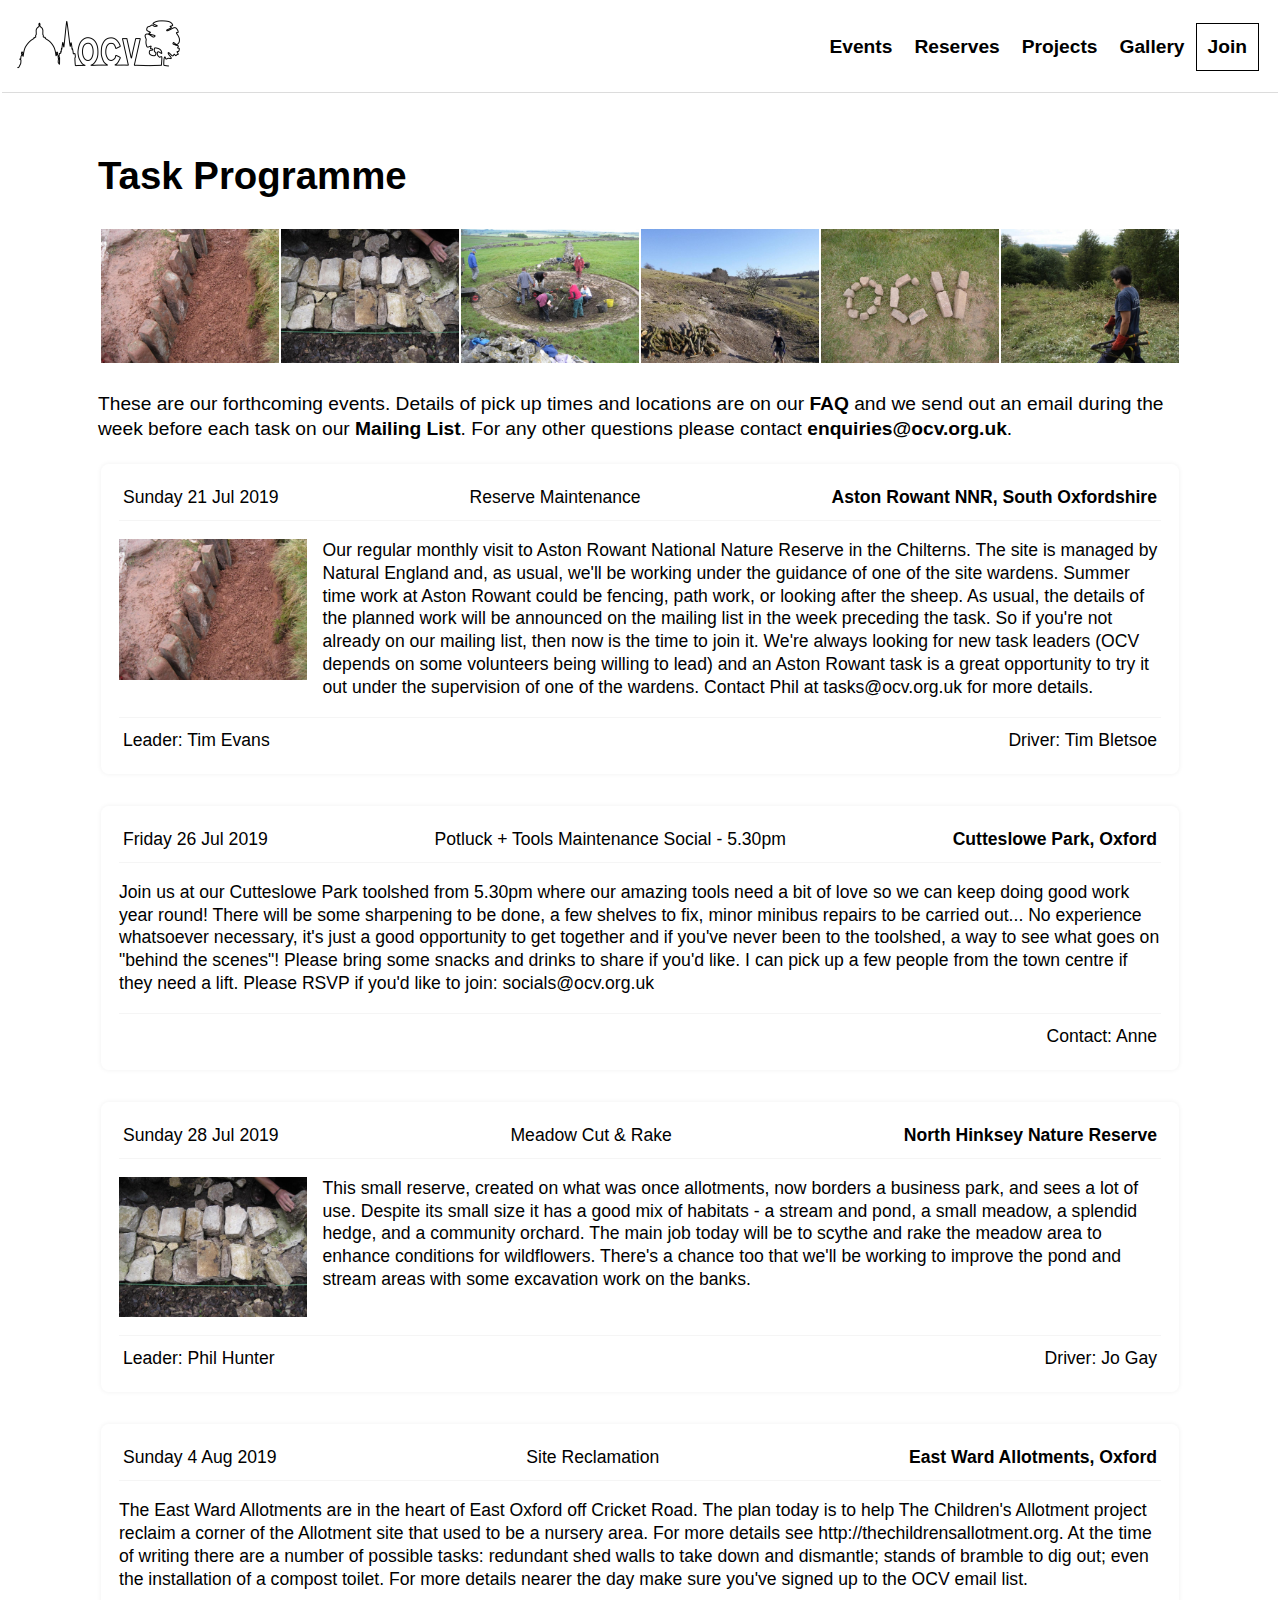
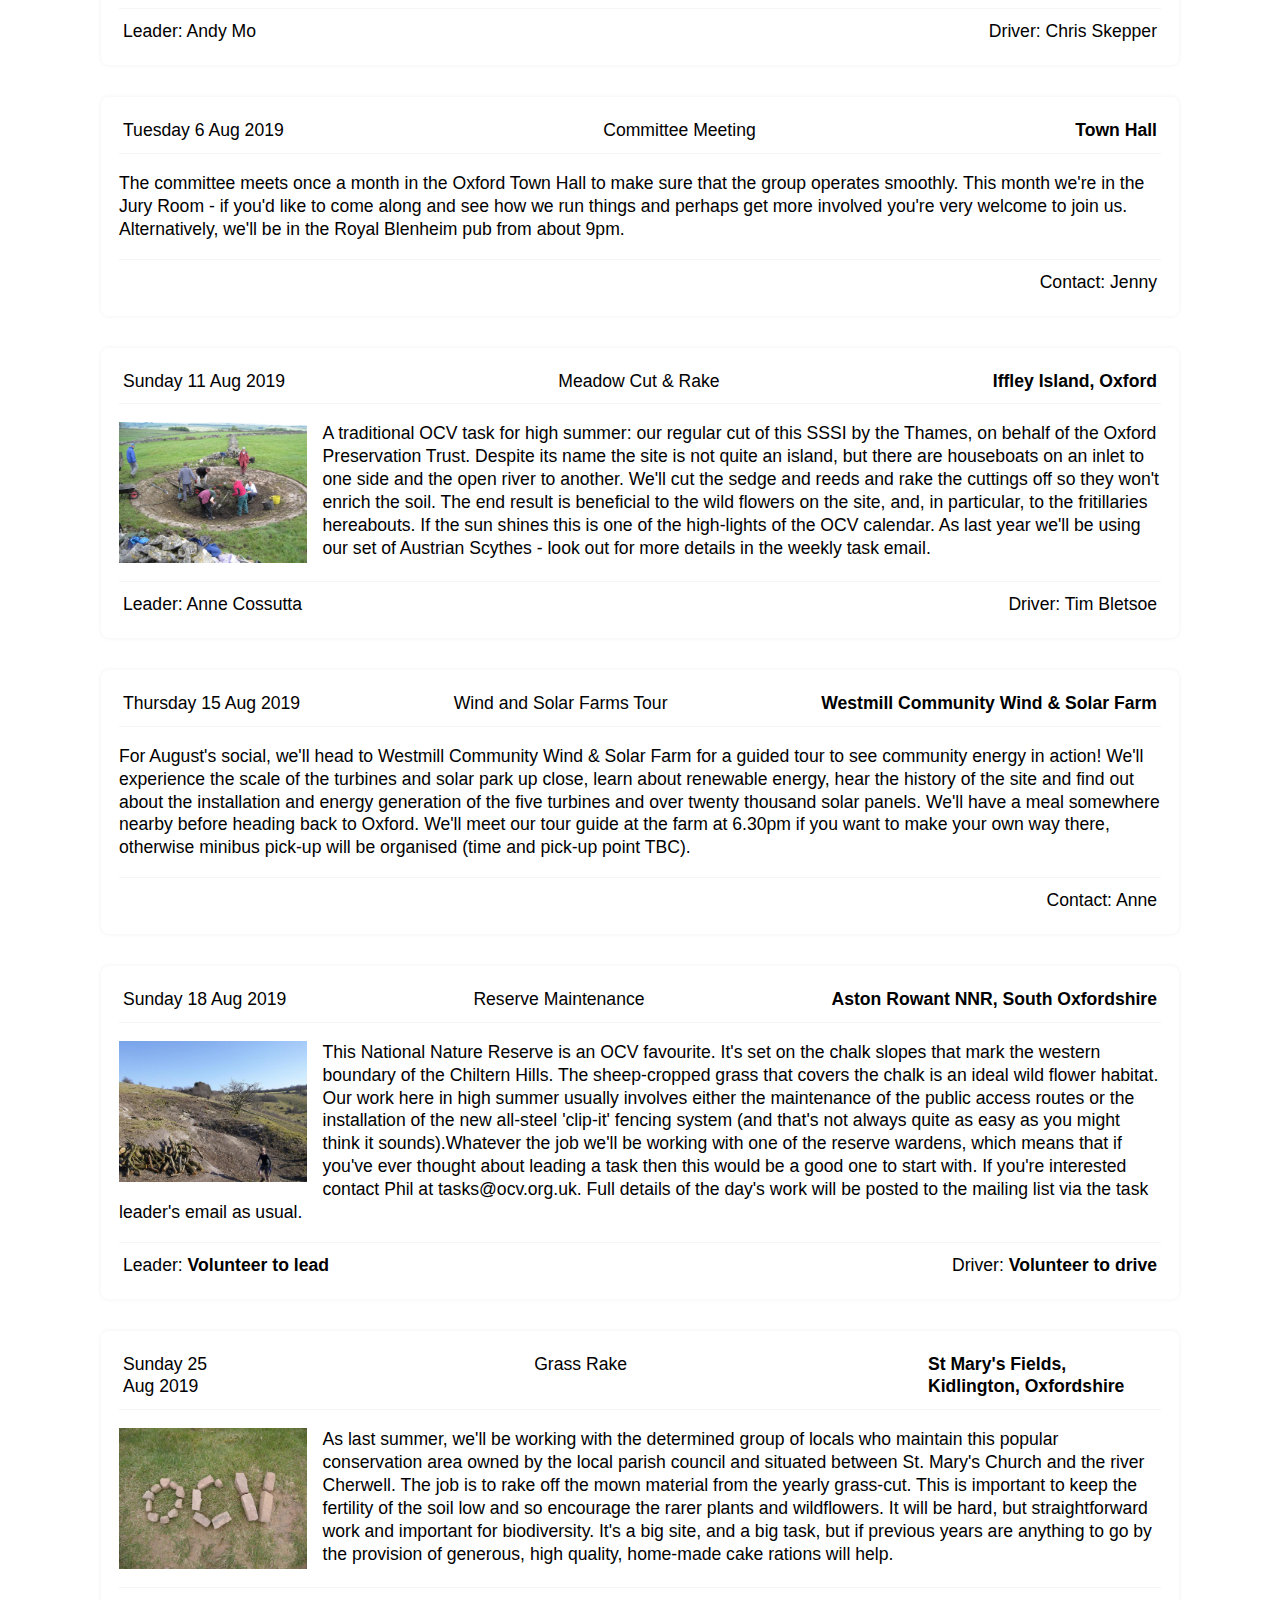
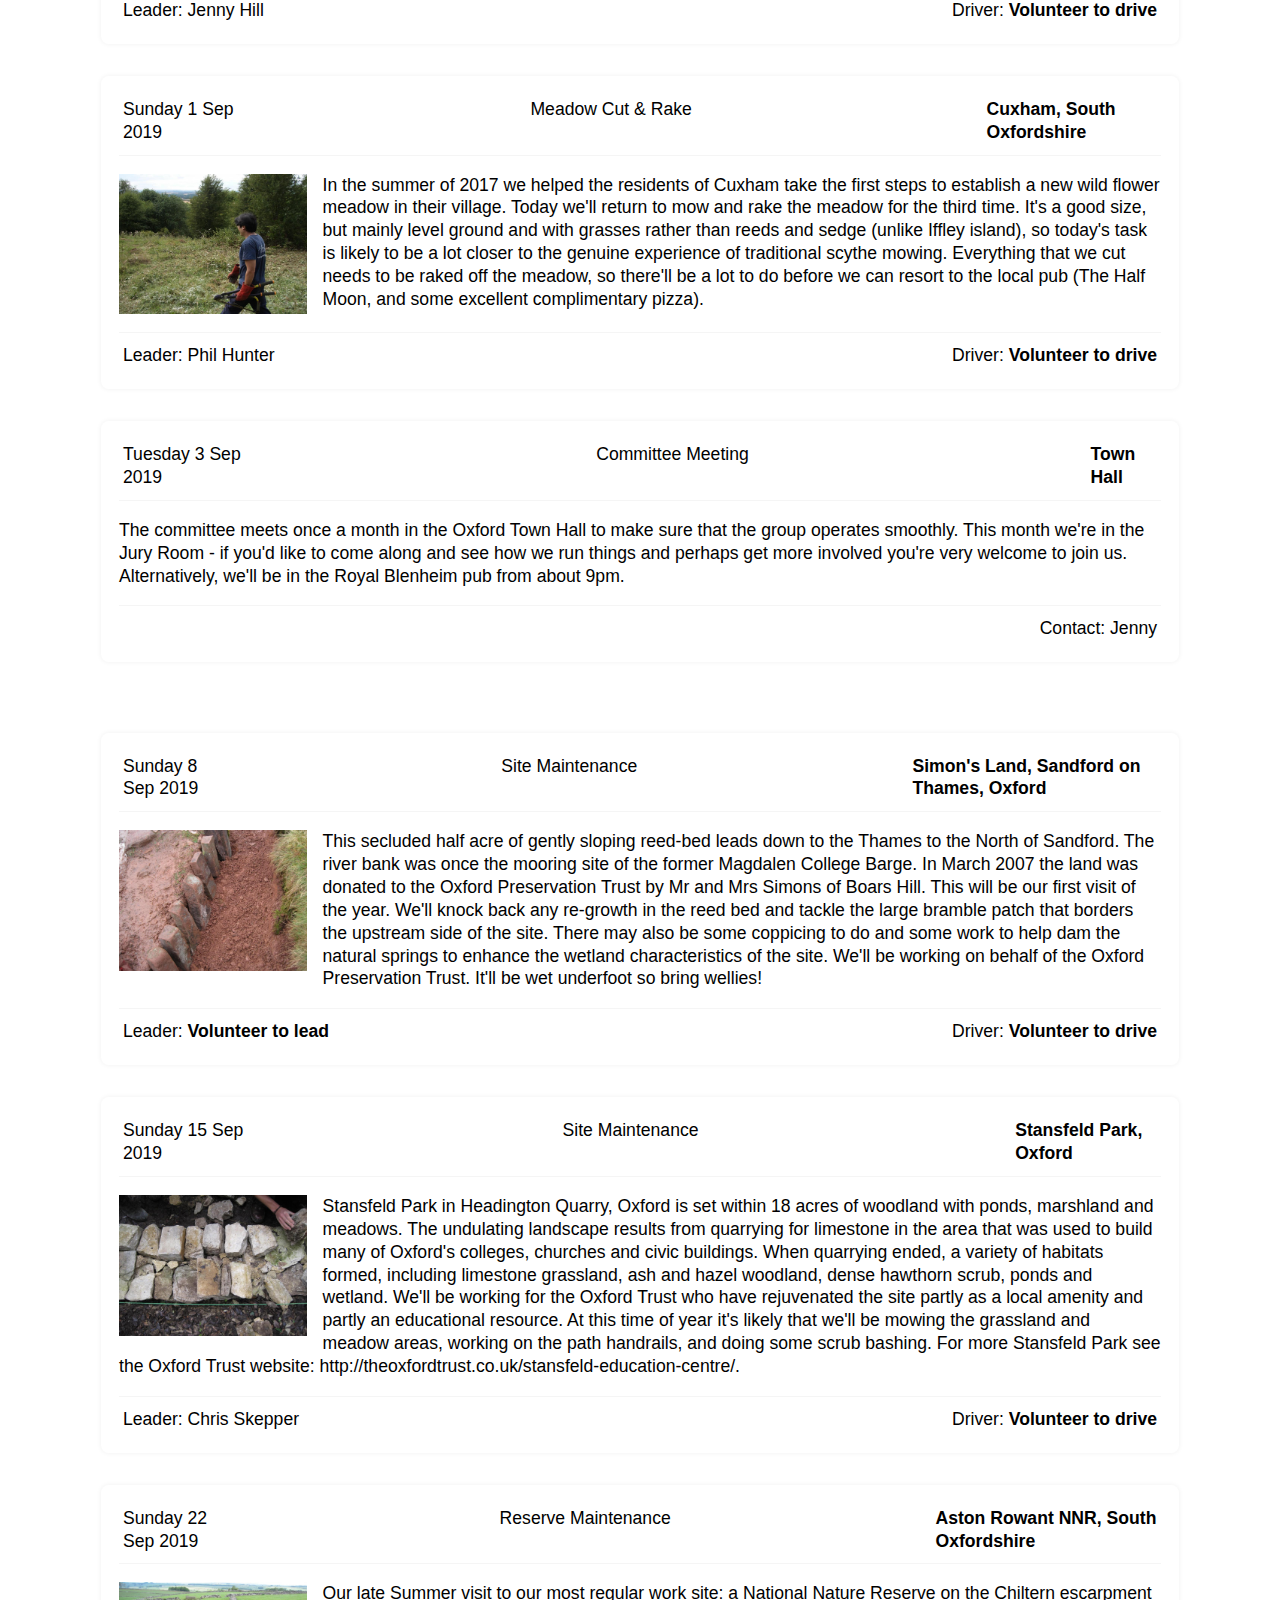
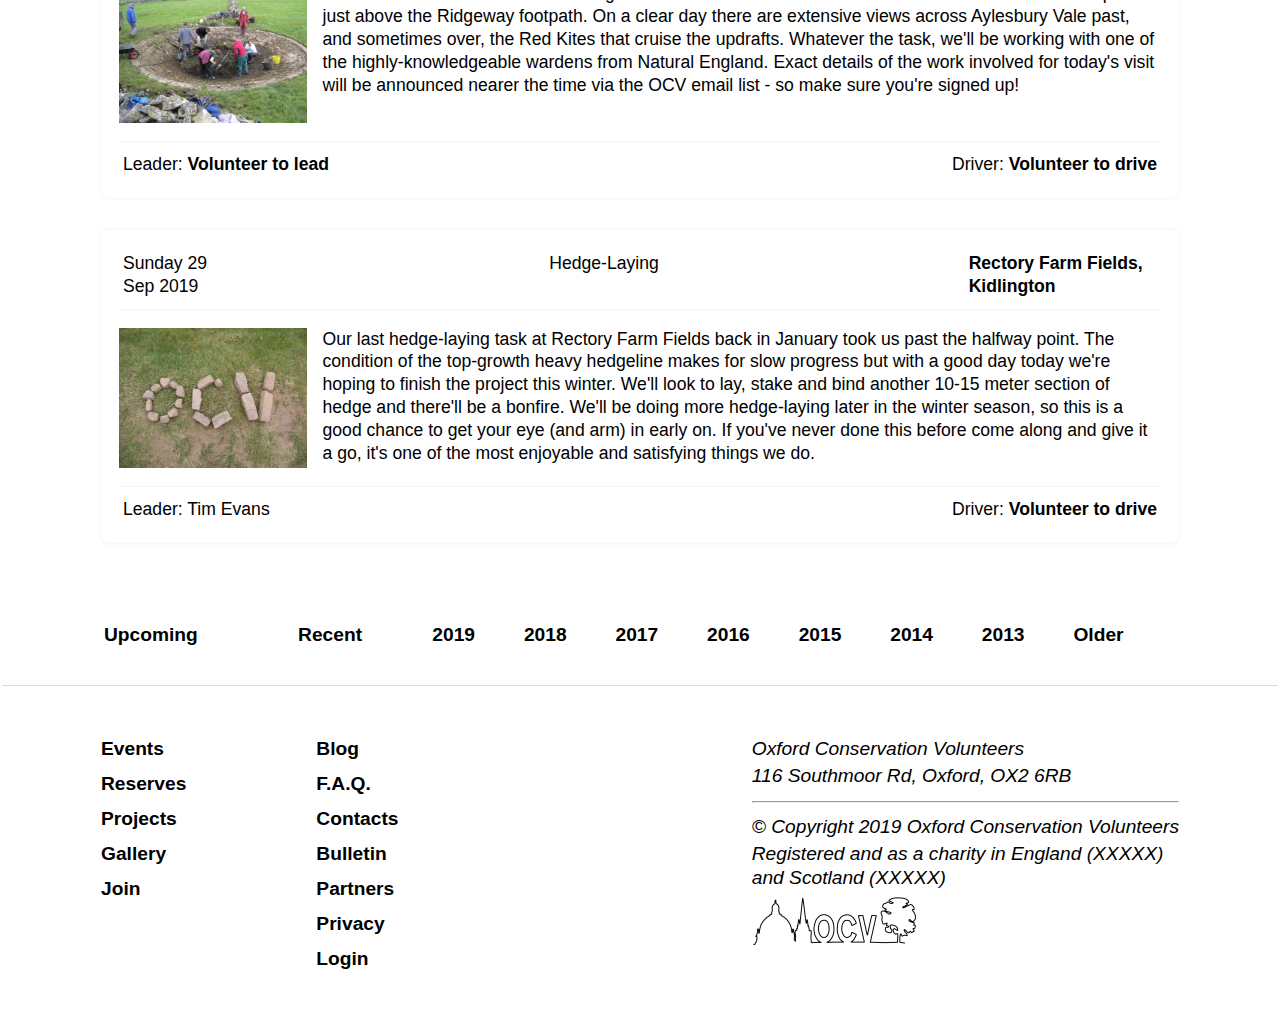
==== events.html @ 0be63feb "create events 'card' for events page" ====
<!DOCTYPE html>
<html xmlns="http://www.w3.org/1999/xhtml">

<head>
  <meta http-equiv="Content-Type" content="text/html; charset=UTF-8" />
  <meta name='description' content='OCV Oxford Conservation Volunteers' />
  <meta name='keywords'
    content='Task Programme Volunteering Oxfordshire BTCV charcoal kiln hedgelaying coppicing fencing scrub ponds nature environment' />
  <meta name='copyright' content='OCV' />
  <meta name='author' content='Paul Brears' /><!-- 2003-2006 -->
  <meta name='author' content='Mike Thyer' /><!-- 2006-2009 -->
  <meta name='author' content='Michael Green' /><!-- 2009-2010 -->
  <meta name='author' content='Paul Clarke' /><!-- 2010-2011 -->
  <meta name='author' content='Maintained by Jo Gay' /><!-- 2011- -->

  <title> Oxford Conservation Volunteers : Task Programme </title>
  <link rel="stylesheet" type="text/css" href="ocv.css" />
  <style type="text/css">
    @import url(ocv.css);
  </style>
  <link rel="shortcut icon" type="image/vnd.microsoft.icon" href="favicon.ico" />
  <link rel="icon" type="image/png" href="favicon.png" />
</head>

<body>
  <script type="text/javascript">
    (function (d, s, id) {
      var js, fjs = d.getElementsByTagName(s)[0];
      if (d.getElementById(id)) return;
      js = d.createElement(s);
      js.id = id;
      js.src = "//connect.facebook.net/en_GB/all.js#xfbml=1";
      fjs.parentNode.insertBefore(js, fjs);
    }(document, 'script', 'facebook-jssdk'));
  </script>
  <script type="text/javascript">
    ! function (d, s, id) {
      var js, fjs = d.getElementsByTagName(s)[0];
      if (!d.getElementById(id)) {
        js = d.createElement(s);
        js.id = id;
        js.src = "//platform.twitter.com/widgets.js";
        fjs.parentNode.insertBefore(js, fjs);
      }
    }(document, "script", "twitter-wjs");
  </script>
  <table class="page">
    <tr>
      <td class="header">
        <table class="nav">
          <tr>
            <td><a class="pic" href="."><img src="./assets/logo.png" alt="OCV logo" /></a></td>
          </tr>
          <tr>
            <td class="nav1_off"><a class="nav" href="events.html">Events</a></td>
          </tr>
          <tr>
            <td class="nav1_off"><a class="nav" href="reserves.html">Reserves</a></td>
          </tr>
          <tr>
            <td class="nav1_off"><a class="nav" href="projects.php">Projects</a></td>
          </tr>
          <tr>
            <td class="nav1_off"><a class="nav" href="gallery.php">Gallery</a></td>
          </tr>
          <tr>
            <td class="nav1_off"><a class="nav" href="list.php">Join</a></td>
          </tr>
        </table>
      </td>
      <td class="main">
        <h1>Task Programme</h1>
        <table class="image-banner">
          <tr>
            <td><a class='pic' href='show-photo.php?id=517'><img src='./assets/img1.jpg' alt='Gallery picture' /></a>
            </td>
            <td><a class='pic' href='show-photo.php?id=23'><img src='./assets/img2.jpg' alt='Gallery picture' /></a>
            </td>
            <td><a class='pic' href='show-photo.php?id=1734'><img src='./assets/img3.jpg' alt='Gallery picture' /></a>
            </td>
            <td><a class='pic' href='show-photo.php?id=2283'><img src='./assets/img4.jpg' alt='Gallery picture' /></a>
            </td>
            <td><a class='pic' href='show-photo.php?id=3352'><img src='./assets/img5.jpg' alt='Gallery picture' /></a>
            </td>
            <td><a class='pic' href='show-photo.php?id=3354'><img src='./assets/img6.jpg' alt='Gallery picture' /></a>
            </td>
          </tr>
        </table>
        <p>These are our forthcoming events. Details of pick up times and locations are on our <a class='urllink'
            href='/faq.php' rel='nofollow'>FAQ</a> and we send out an email during the week
          before each task on our <a class='urllink' href='/list.php' rel='nofollow'>Mailing List</a>. For
          any other questions please contact <a href="mailto:enquiries@ocv.org.uk">enquiries@ocv.org.uk</a>.
        </p>
        <table class="events-list">
          <tr>
            <td>
              <div class="event">
                <table class="event1">
                  <tr>
                    <td class='eventheaders'>
                      <table class='event2'>
                        <tr>
                          <td class='data'>Sunday 21 Jul 2019</td>
                          <td>Reserve
                            Maintenance</td>
                          <td class='data'><a href='sites.php?id=1'>Aston Rowant NNR,
                              South Oxfordshire</a></td>
                        </tr>
                      </table>
                    </td>
                  </tr>
                  <tr>
                    <td>
                      <div>
                        <div><a class='pic' href='show-photo.php?id=1222'><img src='./assets/img1.jpg'
                              alt='Gallery picture' /></a></div><span class='description'> Our regular monthly
                          visit to Aston Rowant National Nature Reserve in the Chilterns. The site is managed by
                          Natural England and, as usual, we&#039;ll be working under the guidance of one of the
                          site wardens. Summer time work at Aston Rowant could be fencing, path work, or looking
                          after the sheep. As usual, the details of the planned work will be announced on the
                          mailing list in the week preceding the task. So if you&#039;re not already on our
                          mailing list, then now is the time to join it. We&#039;re always looking for new task
                          leaders (OCV depends on some volunteers being willing to lead) and an Aston Rowant task
                          is a great opportunity to try it out under the supervision of one of the wardens.
                          Contact Phil at tasks@ocv.org.uk for more details. </span>
                      </div>
                    </td>
                  </tr>
                  <tr>
                    <td>
                      <table class='event2'>
                        <tr>
                          <td>Leader: Tim Evans</td>
                          <td>Driver: Tim Bletsoe</td>
                        </tr>
                      </table>
                    </td>
                  </tr>
                </table>
              </div>
              <div class="event">
                <table class="event1">
                  <tr>
                    <td class='eventheaders'>
                      <table class='event2'>
                        <tr>
                          <td class='data'>Friday 26 Jul 2019</td>
                          <td>Potluck +
                            Tools Maintenance Social - 5.30pm</td>
                          <td class='data'><a href='sites.php?id=83'>Cutteslowe Park,
                              Oxford</a></td>
                        </tr>
                      </table>
                    </td>
                  </tr>
                  <tr>
                    <td>
                      <div><span class='description'> Join us at our Cutteslowe Park
                          toolshed from 5.30pm where our amazing tools need a bit of love so we can keep doing
                          good work year round! There will be some sharpening to be done, a few shelves to fix,
                          minor minibus repairs to be carried out... No experience whatsoever necessary,
                          it&#039;s just a good opportunity to get together and if you&#039;ve never been to the
                          toolshed, a way to see what goes on &quot;behind the scenes&quot;! Please bring some
                          snacks and drinks to share if you&#039;d like. I can pick up a few people from the
                          town centre if they need a lift. Please RSVP if you&#039;d like to join:
                          socials@ocv.org.uk </span></div>
                    </td>
                  </tr>
                  <tr>
                    <td>
                      <table class='event2'>
                        <tr>
                          <td>Contact: Anne</td>
                        </tr>
                      </table>
                    </td>
                  </tr>
                </table>
              </div>
              <div class="event">
                <table class="event1">
                  <tr>
                    <td class='eventheaders'>
                      <table class='event2'>
                        <tr>
                          <td class='data'>Sunday 28 Jul 2019</td>
                          <td>Meadow Cut
                            &amp; Rake</td>
                          <td class='data'><a href='sites.php?id=166'>North Hinksey
                              Nature Reserve</a></td>
                        </tr>
                      </table>
                    </td>
                  </tr>
                  <tr>
                    <td>
                      <div>
                        <div><a class='pic' href='show-photo.php?id=2938'><img src='./assets/img2.jpg'
                              alt='Gallery picture' /></a></div><span class='description'> This small reserve,
                          created on what was once allotments, now borders a business park, and sees a lot of
                          use. Despite its small size it has a good mix of habitats - a stream and pond, a
                          small meadow, a splendid hedge, and a community orchard. The main job today will be
                          to scythe and rake the meadow area to enhance conditions for wildflowers.
                          There&#039;s a chance too that we&#039;ll be working to improve the pond and stream
                          areas with some excavation work on the banks.

                        </span>
                      </div>
                    </td>
                  </tr>
                  <tr>
                    <td>
                      <table class='event2'>
                        <tr>
                          <td>Leader: Phil Hunter</td>
                          <td>Driver: Jo Gay</td>
                        </tr>
                      </table>
                    </td>
                  </tr>
                </table>
              </div>
              <div class="event">
                <table class="event1">
                  <tr>
                    <td class='eventheaders'>
                      <table class='event2'>
                        <tr>
                          <td class='data'>Sunday 4 Aug 2019</td>
                          <td>Site
                            Reclamation</td>
                          <td class='data'><a href='sites.php?id=222'>East Ward
                              Allotments, Oxford</a></td>
                        </tr>
                      </table>
                    </td>
                  </tr>
                  <tr>
                    <td>
                      <div><span class='description'> The East Ward Allotments are
                          in the heart of East Oxford off Cricket Road. The plan today is to help The
                          Children&#039;s Allotment project reclaim a corner of the Allotment site that used
                          to be a nursery area. For more details see http://thechildrensallotment.org. At
                          the time of writing there are a number of possible tasks: redundant shed walls to
                          take down and dismantle; stands of bramble to dig out; even the installation of a
                          compost toilet. For more details nearer the day make sure you&#039;ve signed up to
                          the OCV email list. </span></div>
                    </td>
                  </tr>
                  <tr>
                    <td>
                      <table class='event2'>
                        <tr>
                          <td>Leader: Andy Mo</td>
                          <td>Driver: Chris Skepper</td>
                        </tr>
                      </table>
                    </td>
                  </tr>
                </table>
              </div>
              <div class="event">
                <table class="event1">
                  <tr>
                    <td class='eventheaders'>
                      <table class='event2'>
                        <tr>
                          <td class='data'>Tuesday 6 Aug 2019</td>
                          <td>
                            Committee Meeting</td>
                          <td class='data'><a href='sites.php?id=58'>Town
                              Hall</a></td>
                        </tr>
                      </table>
                    </td>
                  </tr>
                  <tr>
                    <td>
                      <div><span class='description'> The committee meets once a
                          month in the Oxford Town Hall to make sure that the group operates smoothly.
                          This month we&#039;re in the Jury Room - if you&#039;d like to come along and
                          see how we run things and perhaps get more involved you&#039;re very welcome to
                          join us. Alternatively, we&#039;ll be in the Royal Blenheim pub from about 9pm.
                        </span></div>
                    </td>
                  </tr>
                  <tr>
                    <td>
                      <table class='event2'>
                        <tr>
                          <td>Contact: Jenny</td>
                        </tr>
                      </table>
                    </td>
                  </tr>
                </table>
              </div>
              <div class="event">
                <table class="event1">
                  <tr>
                    <td class='eventheaders'>
                      <table class='event2'>
                        <tr>
                          <td class='data'>Sunday 11 Aug 2019</td>
                          <td>
                            Meadow Cut &amp; Rake</td>
                          <td class='data'><a href='sites.php?id=25'>Iffley
                              Island, Oxford</a></td>
                        </tr>
                      </table>
                    </td>
                  </tr>
                  <tr>
                    <td>
                      <div>
                        <div><a class='pic' href='show-photo.php?id=550'><img src='./assets/img3.jpg'
                              alt='Gallery picture' /></a></div>
                        <span class='description'> A traditional
                          OCV task for high summer: our regular cut of this SSSI by the Thames, on
                          behalf of the Oxford Preservation Trust. Despite its name the site is not
                          quite an island, but there are houseboats on an inlet to one side and the open
                          river to another. We&#039;ll cut the sedge and reeds and rake the cuttings off
                          so they won&#039;t enrich the soil. The end result is beneficial to the wild
                          flowers on the site, and, in particular, to the fritillaries hereabouts. If
                          the sun shines this is one of the high-lights of the OCV calendar. As last
                          year we&#039;ll be using our set of Austrian Scythes - look out for more
                          details in the weekly task email. </span>
                      </div>
                    </td>
                  </tr>
                  <tr>
                    <td>
                      <table class='event2'>
                        <tr>
                          <td>Leader: Anne Cossutta</td>
                          <td>Driver: Tim Bletsoe</td>
                        </tr>
                      </table>
                    </td>
                  </tr>
                </table>
              </div>
              <div class="event">
                <table class="event1">
                  <tr>
                    <td class='eventheaders'>
                      <table class='event2'>
                        <tr>
                          <td class='data'>Thursday 15 Aug 2019</td>
                          <td>
                            Wind and Solar Farms Tour</td>
                          <td class='data'><a href='sites.php?id=223'>Westmill Community Wind & Solar
                              Farm</a></td>
                        </tr>
                      </table>
                    </td>
                  </tr>
                  <tr>
                    <td>
                      <div><span class='description'> For August&#039;s
                          social, we&#039;ll head to Westmill Community Wind &amp; Solar Farm for a
                          guided tour to see community energy in action! We&#039;ll experience the
                          scale of the turbines and solar park up close, learn about renewable energy,
                          hear the history of the site and find out about the installation and energy
                          generation of the five turbines and over twenty thousand solar panels.
                          We&#039;ll have a meal somewhere nearby before heading back to Oxford.
                          We&#039;ll meet our tour guide at the farm at 6.30pm if you want to make
                          your own way there, otherwise minibus pick-up will be organised (time and
                          pick-up point TBC). </span></div>
                    </td>
                  </tr>
                  <tr>
                    <td>
                      <table class='event2'>
                        <tr>
                          <td>Contact: Anne</td>
                        </tr>
                      </table>
                    </td>
                  </tr>
                </table>
              </div>
              <div class="event">
                <table class="event1">
                  <tr>
                    <td class='eventheaders'>
                      <table class='event2'>
                        <tr>
                          <td class='data'>Sunday 18 Aug 2019</td>
                          <td>
                            Reserve Maintenance</td>
                          <td class='data'><a href='sites.php?id=1'>Aston
                              Rowant NNR, South Oxfordshire</a></td>
                        </tr>
                      </table>
                    </td>
                  </tr>
                  <tr>
                    <td>
                      <div>
                        <div><a class='pic' href='show-photo.php?id=1222'><img src='./assets/img4.jpg'
                              alt='Gallery picture' /></a>
                        </div><span class='description'> This National Nature Reserve is an OCV
                          favourite. It&#039;s set on the chalk slopes that mark the western
                          boundary of the Chiltern Hills. The sheep-cropped grass that covers the
                          chalk is an ideal wild flower habitat. Our work here in high summer
                          usually involves either the maintenance of the public access routes or the
                          installation of the new all-steel &#039;clip-it&#039; fencing system (and
                          that&#039;s not always quite as easy as you might think it
                          sounds).Whatever the job we&#039;ll be working with one of the reserve
                          wardens, which means that if you&#039;ve ever thought about leading a task
                          then this would be a good one to start with. If you&#039;re interested
                          contact Phil at tasks@ocv.org.uk. Full details of the day&#039;s work will
                          be posted to the mailing list via the task leader&#039;s email as usual.
                        </span>
                      </div>
                    </td>
                  </tr>
                  <tr>
                    <td>
                      <table class='event2'>
                        <tr>
                          <td>Leader: <a href='login.php?modtask=1449'>Volunteer to lead</a></td>
                          <td>Driver: <a href='login.php?modtask=1449'>Volunteer to drive</a></td>
                        </tr>
                      </table>
                    </td>
                  </tr>
                </table>
              </div>
              <div class="event">
                <table class="event1">
                  <tr>
                    <td class='eventheaders'>
                      <table class='event2'>
                        <tr>
                          <td class='data'>Sunday 25 Aug 2019</td>
                          <td style='text-align:center; white-space:nowrap; width:99%' class='data'>
                            Grass Rake</td>
                          <td class='data'><a href='sites.php?id=155'>St Mary's Fields, Kidlington,
                              Oxfordshire</a></td>
                        </tr>
                      </table>
                    </td>
                  </tr>
                  <tr>
                    <td>
                      <div>
                        <div><a class='pic' href='show-photo.php?id=2496'><img src='./assets/img5.jpg'
                              alt='Gallery picture' /></a>
                        </div><span class='description'> As last
                          summer, we&#039;ll be working with the determined group of locals who
                          maintain this popular conservation area owned by the local parish
                          council and situated between St. Mary&#039;s Church and the river
                          Cherwell. The job is to rake off the mown material from the yearly
                          grass-cut. This is important to keep the fertility of the soil low and
                          so encourage the rarer plants and wildflowers. It will be hard, but
                          straightforward work and important for biodiversity. It&#039;s a big
                          site, and a big task, but if previous years are anything to go by the
                          provision of generous, high quality, home-made cake rations will help.
                        </span>
                      </div>
                    </td>
                  </tr>
                  <tr>
                    <td>
                      <table class='event2'>
                        <tr>
                          <td>Leader: Jenny Hill</td>
                          <td>Driver: <a href='login.php?modtask=1450'>Volunteer to drive</a></td>
                        </tr>
                      </table>
                    </td>
                  </tr>
                </table>
              </div>
              <div class="event">
                <table class="event1">
                  <tr>
                    <td class='eventheaders'>
                      <table class='event2'>
                        <tr>
                          <td class='data'>Sunday 1 Sep 2019</td>
                          <td style='text-align:center; white-space:nowrap; width:99%' class='data'>Meadow Cut &amp;
                            Rake</td>
                          <td class='data'><a href='sites.php?id=204'>Cuxham, South
                              Oxfordshire</a></td>
                        </tr>
                      </table>
                    </td>
                  </tr>
                  <tr>
                    <td>
                      <div>
                        <div><a class='pic' href='show-photo.php?id=3466'><img src='./assets/img6.jpg'
                              alt='Gallery picture' /></a></div><span class='description'> In
                          the summer of 2017 we helped the residents of Cuxham take the first
                          steps to establish a new wild flower meadow in their village. Today
                          we&#039;ll return to mow and rake the meadow for the third time.
                          It&#039;s a good size, but mainly level ground and with grasses rather
                          than reeds and sedge (unlike Iffley island), so today&#039;s task is
                          likely to be a lot closer to the genuine experience of traditional
                          scythe mowing. Everything that we cut needs to be raked off the
                          meadow, so there&#039;ll be a lot to do before we can resort to the
                          local pub (The Half Moon, and some excellent complimentary pizza).
                        </span>
                      </div>
                    </td>
                  </tr>
                  <tr>
                    <td>
                      <table class='event2'>
                        <tr>
                          <td>Leader: Phil Hunter</td>
                          <td>Driver: <a href='login.php?modtask=1451'>Volunteer to drive</a></td>
                        </tr>
                      </table>
                    </td>
                  </tr>
                </table>
              </div>
              <div class="event">
                <table class="event1">
                  <tr>
                    <td class='eventheaders'>
                      <table class='event2'>
                        <tr>
                          <td class='data'>Tuesday 3 Sep 2019</td>
                          <td style='text-align:center; white-space:nowrap; width:99%' class='data'>Committee Meeting
                          </td>
                          <td class='data'><a href='sites.php?id=58'>Town Hall</a></td>
                        </tr>
                      </table>
                    </td>
                  </tr>
                  <tr>
                    <td>
                      <div><span class='description'> The committee
                          meets once a month in the Oxford Town Hall to make sure that the
                          group operates smoothly. This month we&#039;re in the Jury Room - if
                          you&#039;d like to come along and see how we run things and perhaps
                          get more involved you&#039;re very welcome to join us.
                          Alternatively, we&#039;ll be in the Royal Blenheim pub from about
                          9pm. </span></div>
                    </td>
                  </tr>
                  <tr>
                    <td>
                      <table class='event2'>
                        <tr>
                          <td>Contact: Jenny</td>
                        </tr>
                      </table>
                    </td>
                  </tr>
                </table>
              </div>
              <p>
                <div class="event">
                  <table class="event1">
                    <tr>
                      <td class='eventheaders'>
                        <table class='event2'>
                          <tr>
                            <td class='data'>Sunday 8 Sep 2019</td>
                            <td style='text-align:center; white-space:nowrap; width:99%' class='data'>Site Maintenance
                            </td>
                            <td class='data'><a href='sites.php?id=96'>Simon's Land, Sandford on
                                Thames,
                                Oxford</a></td>
                          </tr>
                        </table>
                      </td>
                    </tr>
                    <tr>
                      <td>
                        <div>
                          <div><a class='pic' href='show-photo.php?id=781'><img src='./assets/img1.jpg'
                                alt='Gallery picture' /></a></div><span class='description'>
                            This secluded half acre of gently sloping reed-bed leads down to
                            the Thames to the North of Sandford. The river bank was once the
                            mooring site of the former Magdalen College Barge. In March 2007
                            the land was donated to the Oxford Preservation Trust by Mr and
                            Mrs Simons of Boars Hill. This will be our first visit of the
                            year. We&#039;ll knock back any re-growth in the reed bed and
                            tackle the large bramble patch that borders the upstream side of
                            the site. There may also be some coppicing to do and some work to
                            help dam the natural springs to enhance the wetland
                            characteristics of the site. We&#039;ll be working on behalf of
                            the Oxford Preservation Trust. It&#039;ll be wet underfoot so
                            bring wellies! </span>
                        </div>
                      </td>
                    </tr>
                    <tr>
                      <td>
                        <table class='event2'>
                          <tr>
                            <td>Leader: <a href='login.php?modtask=1452'>Volunteer to lead</a>
                            </td>
                            <td>Driver: <a href='login.php?modtask=1452'>Volunteer to drive</a>
                            </td>
                          </tr>
                        </table>
                      </td>
                    </tr>
                  </table>
                </div>
                <div class="event">
                  <table class="event1">
                    <tr>
                      <td class='eventheaders'>
                        <table class='event2'>
                          <tr>
                            <td class='data'>Sunday 15 Sep 2019
                            </td>
                            <td style='text-align:center; white-space:nowrap; width:99%' class='data'>Site Maintenance
                            </td>
                            <td class='data'><a href='sites.php?id=73'>Stansfeld Park,
                                Oxford</a></td>
                          </tr>
                        </table>
                      </td>
                    </tr>
                    <tr>
                      <td>
                        <div>
                          <div><a class='pic' href='show-photo.php?id=967'><img src='./assets/img2.jpg'
                                alt='Gallery picture' /></a></div><span class='description'>
                            Stansfeld Park in Headington Quarry, Oxford is set within 18
                            acres of woodland with ponds, marshland and meadows. The
                            undulating landscape results from quarrying for limestone in the
                            area that was used to build many of Oxford&#039;s colleges,
                            churches and civic buildings. When quarrying ended, a variety of
                            habitats formed, including limestone grassland, ash and hazel
                            woodland, dense hawthorn scrub, ponds and wetland. We&#039;ll be
                            working for the Oxford Trust who have rejuvenated the site
                            partly as a local amenity and partly an educational resource. At
                            this time of year it&#039;s likely that we&#039;ll be mowing the
                            grassland and meadow areas, working on the path handrails, and
                            doing some scrub bashing. For more Stansfeld Park see the Oxford
                            Trust website:
                            http://theoxfordtrust.co.uk/stansfeld-education-centre/.
                          </span>
                        </div>
                      </td>
                    </tr>
                    <tr>
                      <td>
                        <table class='event2'>
                          <tr>
                            <td>Leader: Chris Skepper</td>
                            <td>Driver: <a href='login.php?modtask=1453'>Volunteer to
                                drive</a></td>
                          </tr>
                        </table>
                      </td>
                    </tr>
                  </table>
                </div>
                <div class="event">
                  <table class="event1">
                    <tr>
                      <td class='eventheaders'>
                        <table class='event2'>
                          <tr>
                            <td class='data'>Sunday 22 Sep 2019
                            </td>
                            <td style='text-align:center; white-space:nowrap; width:99%' class='data'>Reserve
                              Maintenance</td>
                            <td class='data'><a href='sites.php?id=1'>Aston Rowant NNR,
                                South
                                Oxfordshire</a></td>
                          </tr>
                        </table>
                      </td>
                    </tr>
                    <tr>
                      <td>
                        <div>
                          <div><a class='pic' href='show-photo.php?id=1222'><img
                                src='./assets/img3.jpg' alt='Gallery picture' /></a></div><span
                            class='description'>
                            Our late Summer visit to our most regular
                            work site: a National Nature Reserve on the Chiltern
                            escarpment just above the Ridgeway footpath. On a clear day
                            there are extensive views across Aylesbury Vale past, and
                            sometimes over, the Red Kites that cruise the updrafts.
                            Whatever the task, we&#039;ll be working with one of the
                            highly-knowledgeable wardens from Natural England. Exact
                            details of the work involved for today&#039;s visit will be
                            announced nearer the time via the OCV email list - so make
                            sure you&#039;re signed up! </span>
                        </div>
                      </td>
                    </tr>
                    <tr>
                      <td>
                        <table class='event2'>
                          <tr>
                            <td>Leader: <a href='login.php?modtask=1454'>Volunteer to
                                lead</a></td>
                            <td>Driver: <a href='login.php?modtask=1454'>Volunteer to
                                drive</a></td>
                          </tr>
                        </table>
                      </td>
                    </tr>
                  </table>
                </div>
                <div class="event">
                  <table class="event1">
                    <tr>
                      <td class='eventheaders'>
                        <table class='event2'>
                          <tr>
                            <td class='data'>Sunday 29 Sep
                              2019</td>
                            <td style='text-align:center; white-space:nowrap; width:99%' class='data'>Hedge-Laying</td>
                            <td class='data'><a href='sites.php?id=174'>Rectory Farm
                                Fields,
                                Kidlington</a></td>
                          </tr>
                        </table>
                      </td>
                    </tr>
                    <tr>
                      <td>
                        <div>
                          <div><a class='pic' href='show-photo.php?id=2728'><img
                                src='./assets/img5.jpg' alt='Gallery picture' /></a></div><span
                            class='description'> Our last hedge-laying task at Rectory
                            Farm Fields back in January took us past the halfway point.
                            The condition of the top-growth heavy hedgeline makes for
                            slow progress but with a good day today we&#039;re hoping to
                            finish the project this winter. We&#039;ll look to lay,
                            stake and bind another 10-15 meter section of hedge and
                            there&#039;ll be a bonfire. We&#039;ll be doing more
                            hedge-laying later in the winter season, so this is a good
                            chance to get your eye (and arm) in early on. If you&#039;ve
                            never done this before come along and give it a go,
                            it&#039;s one of the most enjoyable and satisfying things we
                            do. </span>
                        </div>
                      </td>
                    </tr>
                    <tr>
                      <td>
                        <table class='event2'>
                          <tr>
                            <td>Leader: Tim Evans</td>
                            <td>Driver: <a href='login.php?modtask=1455'>Volunteer to
                                drive</a>
                            </td>
                          </tr>
                        </table>
                      </td>
                    </tr>
                  </table>
                </div>
                <p>
            </td>
          </tr>
        </table>
        <table>
          <tr>
            <td>
              <table>
                <tr>
                  <td>
                    <a href='events.php'>Upcoming</a></td>
                  <td>
                    <a href='events.php?show=past'>Recent</a></td>
                  <td>
                    <a href='events.php?show=2019'>2019</a></td>
                  <td>
                    <a href='events.php?show=2018'>2018</a></td>
                  <td>
                    <a href='events.php?show=2017'>2017</a></td>
                  <td>
                    <a href='events.php?show=2016'>2016</a></td>
                  <td>
                    <a href='events.php?show=2015'>2015</a></td>
                  <td>
                    <a href='events.php?show=2014'>2014</a></td>
                  <td>
                    <a href='events.php?show=2013'>2013</a></td>
                  <td>
                    <a href='events.php?show=older'>Older</a></td>
                </tr>
              </table>
            </td>
          </tr>
        </table>
      </td>
      <td class="footer">
          <table>
          <tr>
            <td><a href="events.html">Events</a></td>
            <td><a href="reserves.html">Reserves</a></td>
            <td><a href="projects.html">Projects</a></td>
            <td><a href="gallery.html">Gallery</a></td>
            <td><a href="list.php">Join</a></td>
          </tr>
          <tr>
            <td><a href="#">Blog</a></td>
            <td><a href="#">F.A.Q.</a></td>
            <td><a href="#">Contacts</a></td>
            <td><a href="#">Bulletin</a></td>
            <td><a href="#">Partners</a></td>
            <td><a href="#">Privacy</a></td>
            <td><a href="#">Login</a></td>
          </tr>
          <tr>
            <td>Oxford Conservation Volunteers</td>
            <td>116 Southmoor Rd, Oxford, OX2 6RB</td>
            <td><hr></td>
            <td>© Copyright 2019 Oxford Conservation Volunteers</td>
            <td>Registered and as a charity in England (XXXXX)<br> and Scotland (XXXXX)</td>
            <td><img src="./assets/logo.png"></td>
          </tr>
          </table>
        </td>
    </tr>
  </table>
  </div>
</body>

</html>
---- ocv.css ----
/* custom styles */

html {
  -webkit-box-sizing: border-box;
  -moz-box-sizing: border-box;
  box-sizing: border-box;
}

*,
*:before,
*:after {
  -webkit-box-sizing: inherit;
  -moz-box-sizing: inherit;
  box-sizing: inherit;
}

body {
  background-color: #FFFFFF;
  font-size: 16px;
  font-family: Helvetica, Arial, sans-serif;
  color: black;
  margin: 0;
}

a {
  color: black;
  text-decoration: none;
  font-weight: 600;
}

a:hover {
  opacity: 0.75;
}

h1 {
  font-size: 2.4rem;
}

h2 {
  font-size: 2rem;
}

h3 {
  font-size: 1.6rem;
}

h4 {
  font-size: 1.4rem;
}

p, li, a, td, div, span {
  font-size: 1.2rem;
  line-height: 1.3;
}

/* page layout */

table.page>tbody>tr:first-child {
  display: flex;
  flex-direction: column;
}

/* main navbar (top) */

table.nav {
  width: 100%;
}

table.nav tbody {
  display: flex;
  justify-content: flex-end;
  align-items: center;
}

table.nav tbody tr {
  padding: 0.5rem;
}

table.nav tbody tr:first-child { /* aligns logo left */
  margin-right: auto;
}

table.nav tbody tr:last-child { /* targets join 'button' */
  border: 1px solid black;
  margin-right: 1rem;
}

/* image banner */

table.image-banner tbody tr {
  max-width: 100%;
  display: flex;
  flex-wrap: wrap;
}

table.image-banner tbody tr td {
  flex: 1 0 15%;
  height: auto;
}

table.image-banner tbody tr td a img {
  max-width: 100%;
  height: auto;
}

/* page wrapper */

table {
  width: 100%;
}

td.main {
  padding: 2rem 6rem;
  border-top: 1px solid gainsboro;
  border-bottom: 1px solid gainsboro;
}

td.footer {
  padding: 3rem 6rem;
}

/* site list */

table.datahead>tbody {
  display: flex;
  flex-direction: column;
}

table.datahead>tbody>tr {
  display: flex;
}

table.datahead>tbody>tr>td:first-child {
  margin-left: 0;
}

table.datahead>tbody>tr>td>a {
  width: 10rem;
}

/* footer */

td.footer>table {
  width: 100%;
}

td.footer>table>tbody {
  display: flex;
}

td.footer>table>tbody th {
  text-align: left;
  text-decoration: underline;
}

td.footer>table>tbody tr {
  display: flex;
  flex-direction: column;
}

td.footer>table>tbody tr:nth-child(1) td {
  margin-bottom: 0.5rem;
}

td.footer>table>tbody tr:nth-child(2) td {
  margin-bottom: 0.5rem;
}

td.footer>table>tbody tr:first-child {
  margin-right: 8rem;
}

td.footer>table>tbody tr:last-child {
  margin-left: auto;
  font-style: italic;
}

/* events list */

div.event>table>tbody>tr:first-child>td {
  border-bottom: 1px solid whitesmoke;
  padding-bottom: 0.5rem;
}

div.event>table>tbody>tr:nth-child(2)>td {
  padding: 1rem 0;
}

div.event>table>tbody>tr:last-child {
  display: flex;
}

div.event>table>tbody>tr:last-child>td>table>tbody>tr>td:last-child {
  text-align: right;
}

div.event>table>tbody>tr:last-child>td {
  width: 100%;
}

div.event>table>tbody>tr:last-child>td {
  padding-top: 0.5rem;
  border-top: 1px solid whitesmoke;
}

table.events-list>tbody>tr>td {
  display: flex;
  flex-wrap: wrap;
  justify-content: space-between;
}

div.event {
  padding: 1rem;
  margin-bottom: 2rem;
  border-radius: 0.5rem;
  box-shadow: 0px 0px 4px 1px whitesmoke;
}

div.event * {
  font-size: 1.1rem;
}

table.event2 * {
  font-size: 1.1rem;
}

div.event img {
  max-width: 18%;
  float: left;
  margin-right: 1rem;
}

td.eventheaders>table.event2>tbody>tr {
  display: flex;
  flex-direction: row;
  justify-content: space-between;
}

/* Some formatting the wiki uses embedded in pages, not in its own stylesheet. */

.frame {
  border: 1px solid #cccccc;
  padding: 4px;
  background-color: #f9f9f9;
}

.lfloat {
  float: left;
  margin-right: 0.5em;
}

.rfloat {
  float: right;
  margin-left: 0.5em;
}

/* media queries */

@media screen and (max-width: 900px) {

  td.main {
    padding: 1rem;
  }
  
  td.footer {
    padding: 2rem 1.5rem;
  }

  div.event {
    min-width: 48%;
  }

  /* remove main links from footer on phablets */

  td.footer>table>tbody tr:nth-child(1) {
    display: none;
  }

  td.footer>table>tbody tr:last-child {
    text-align: right;
  }

}

@media screen and (max-width: 600px) {

  div.event {
    min-width: 98%;
  }

}
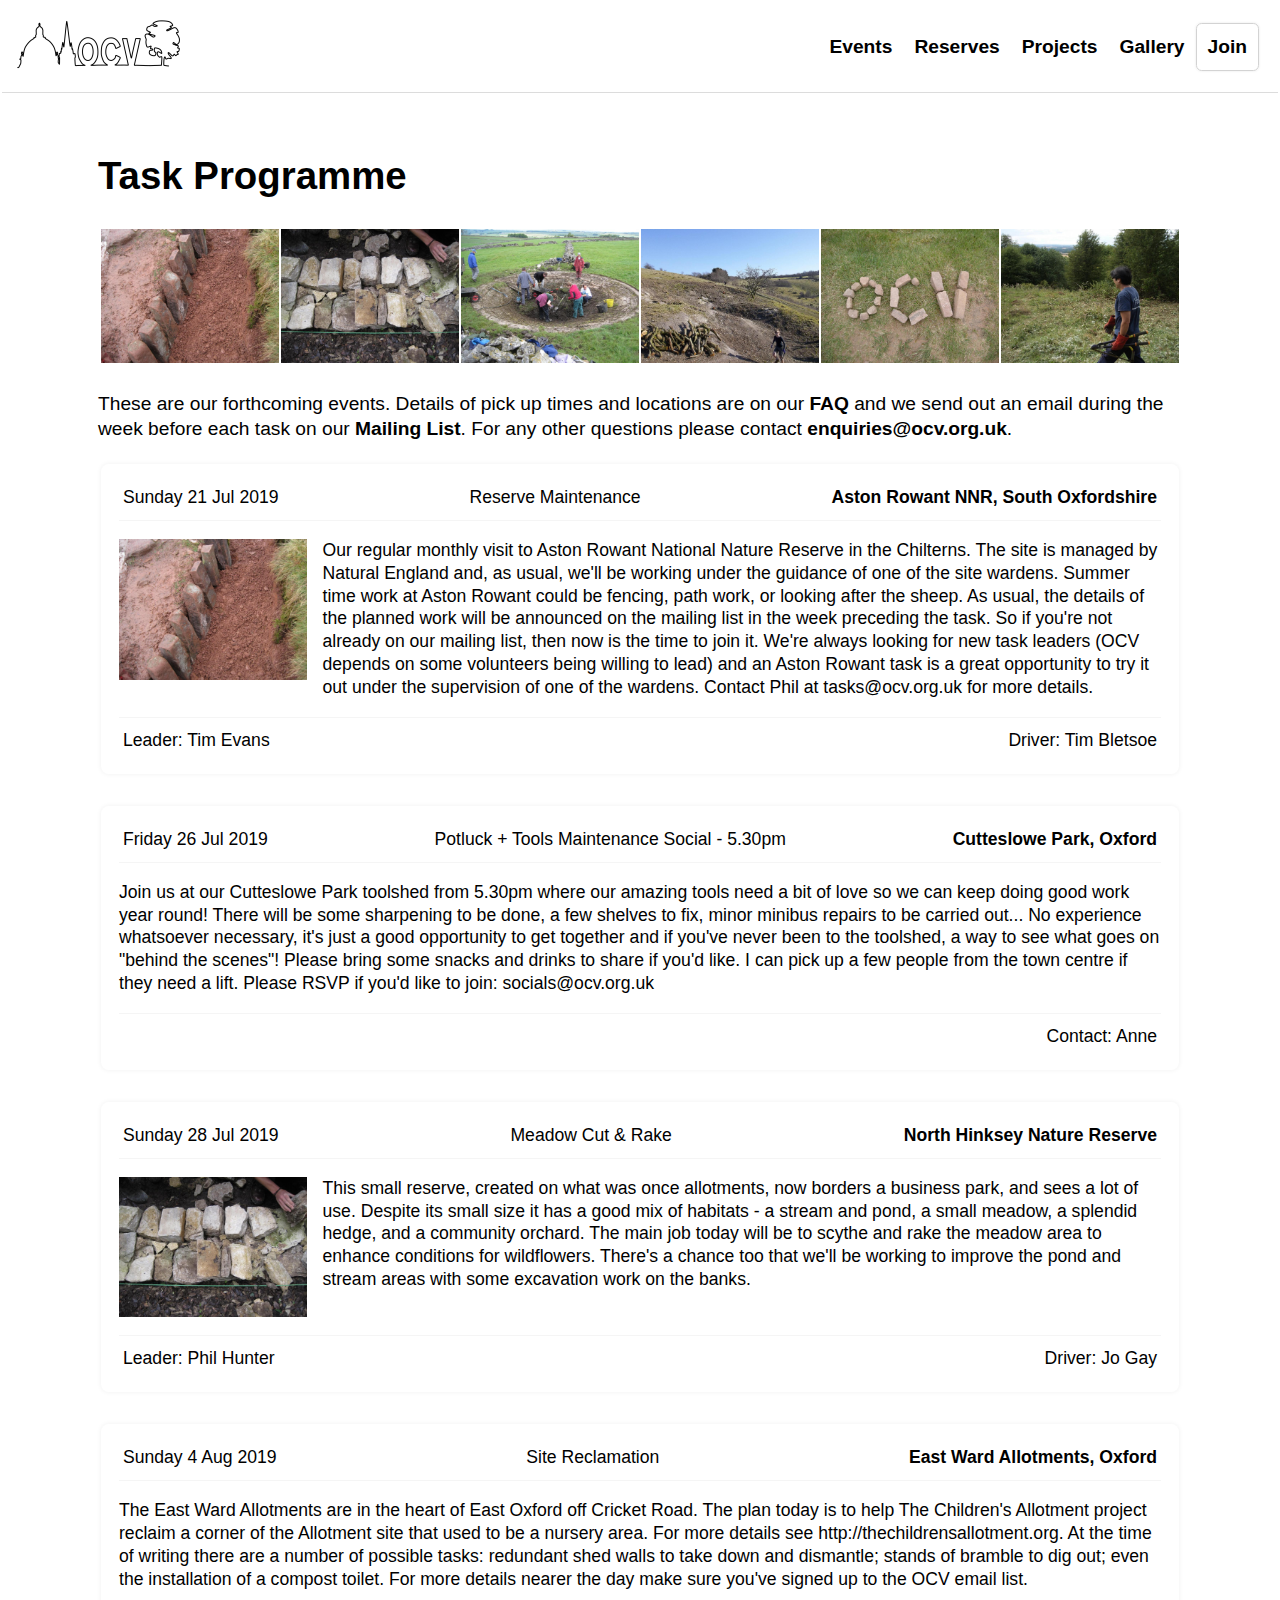
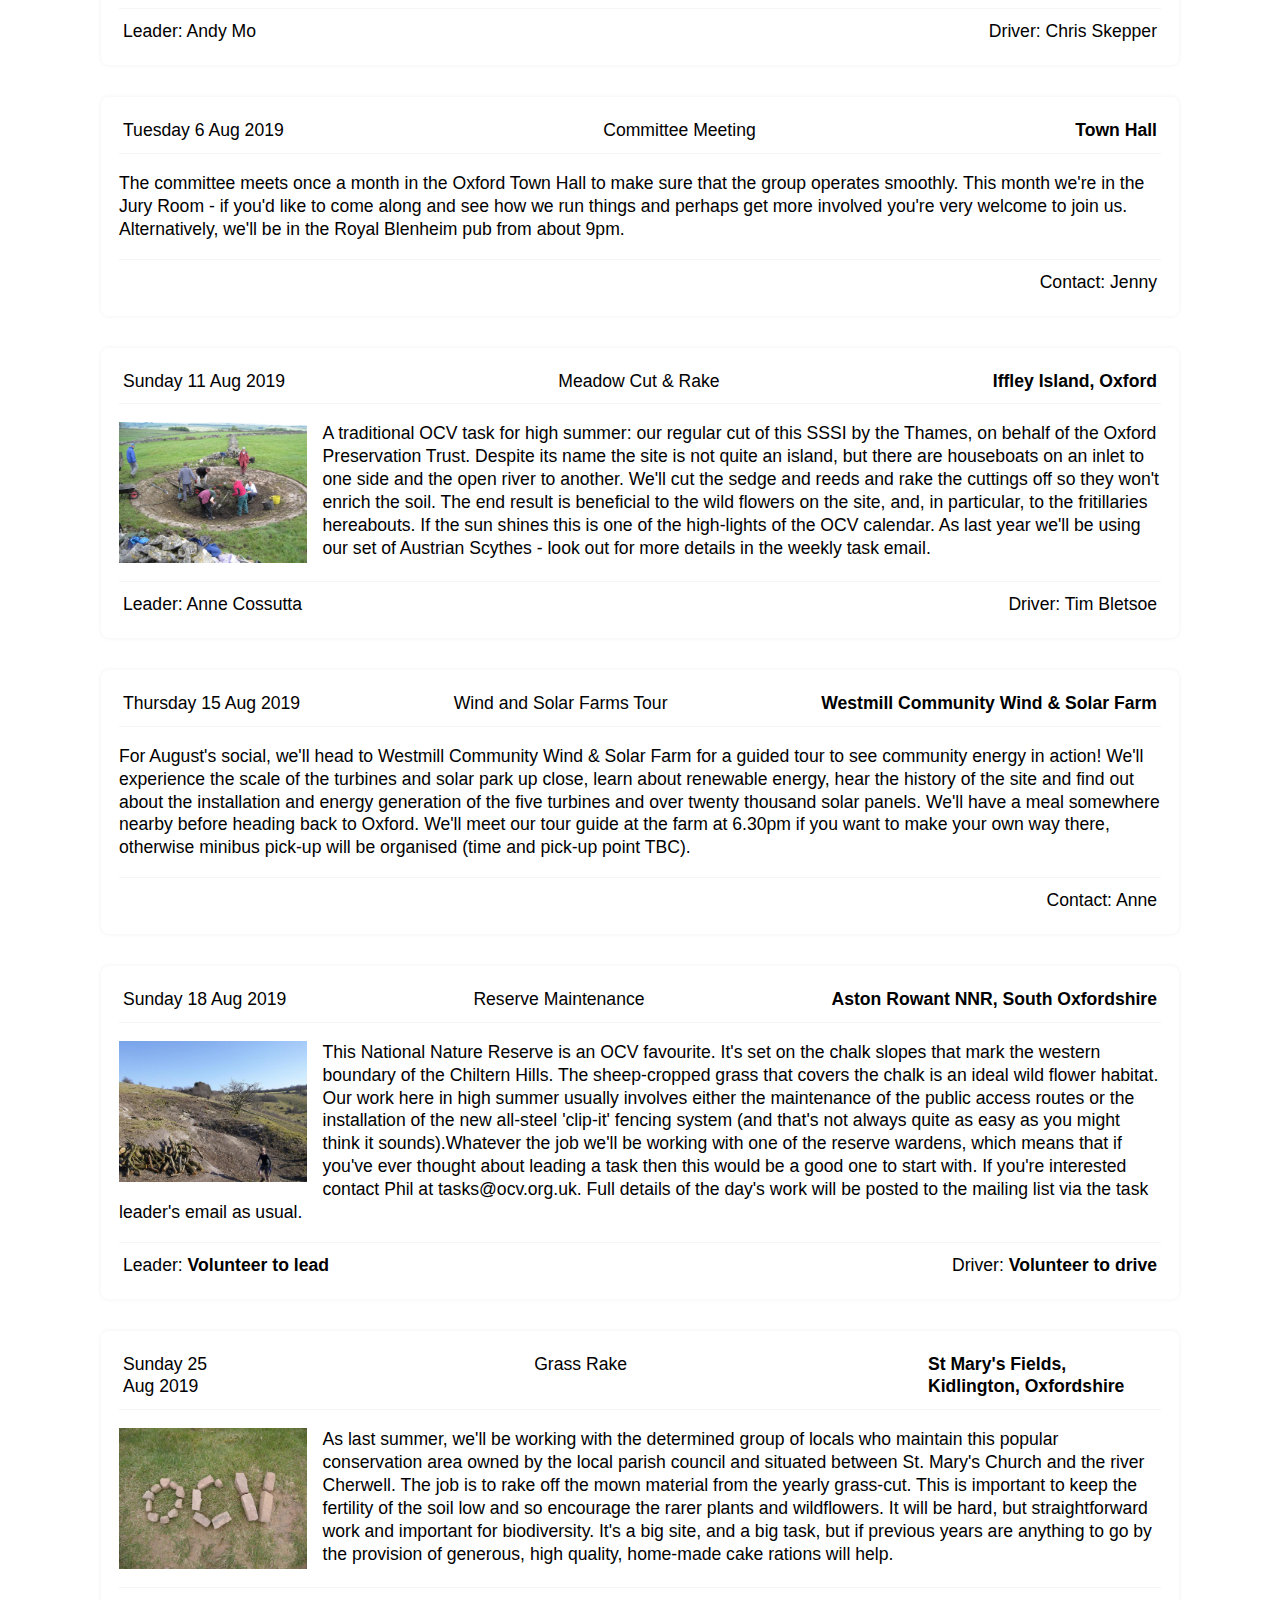
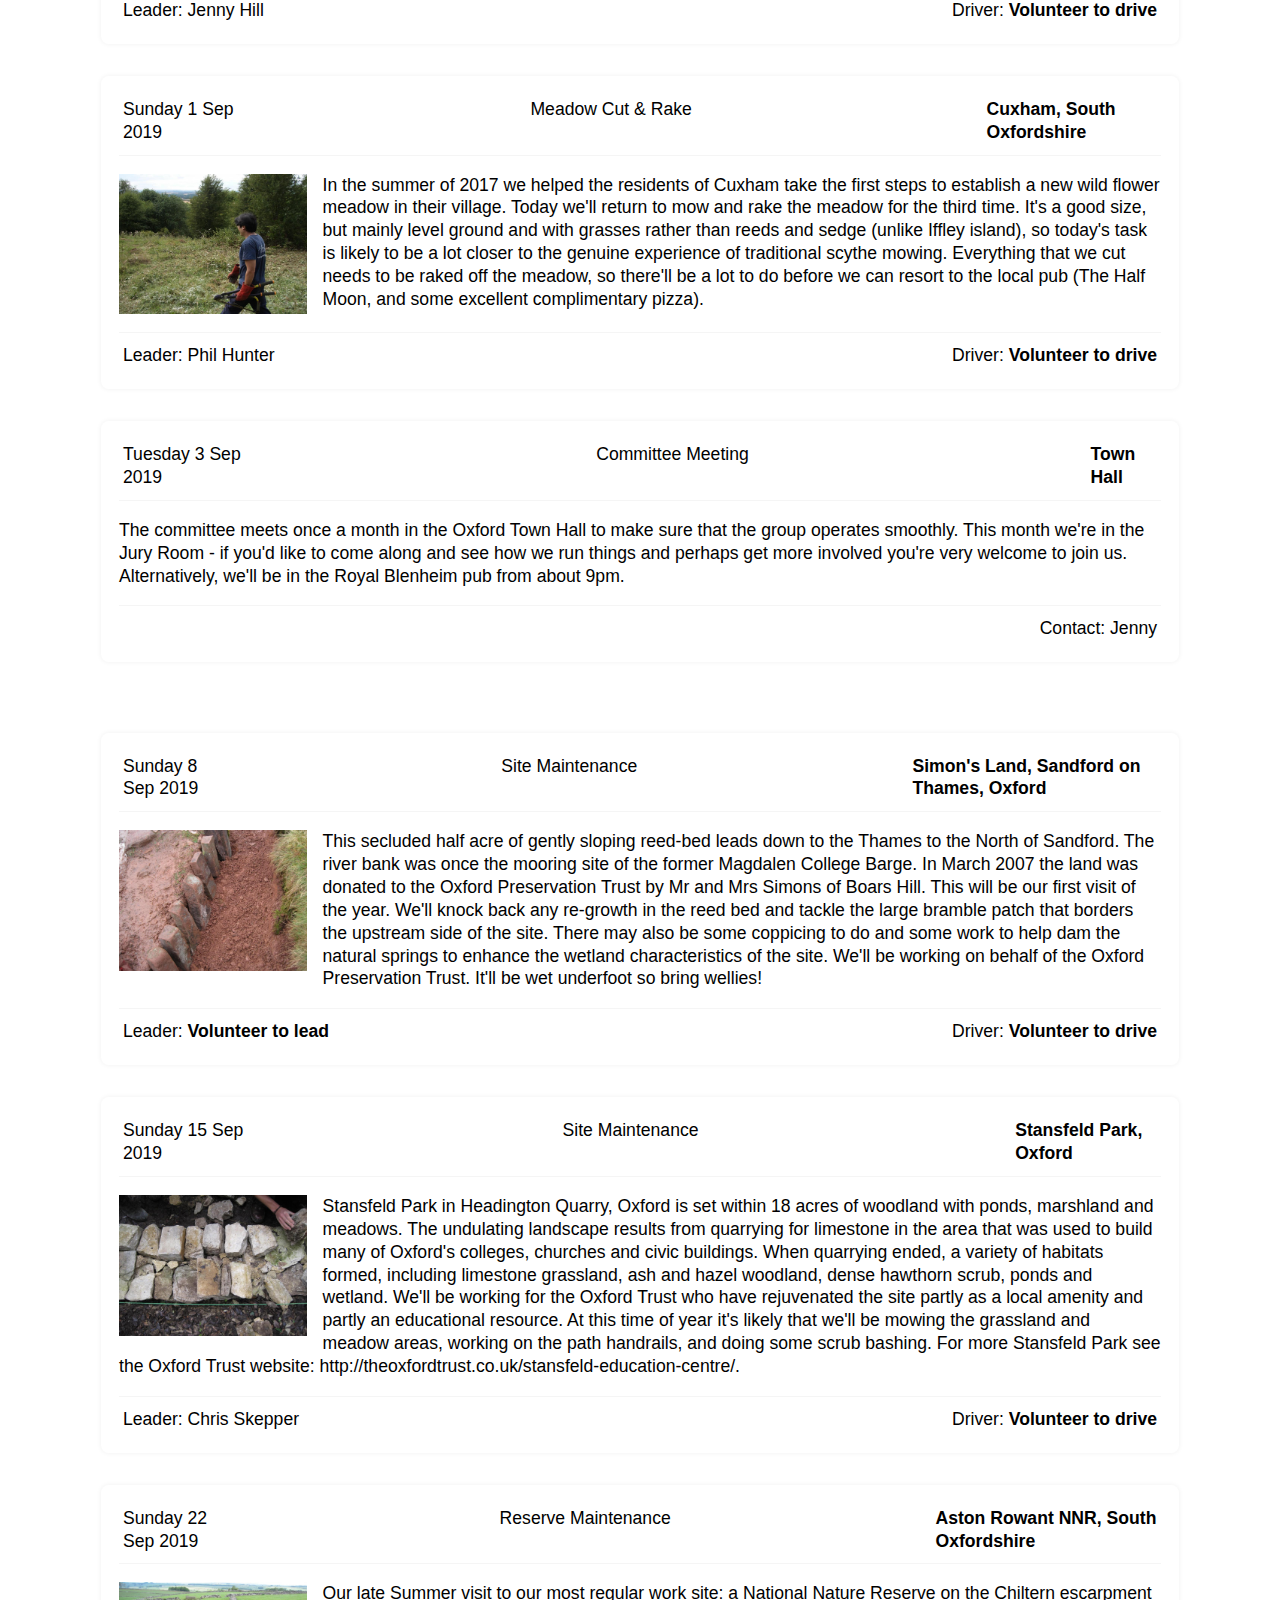
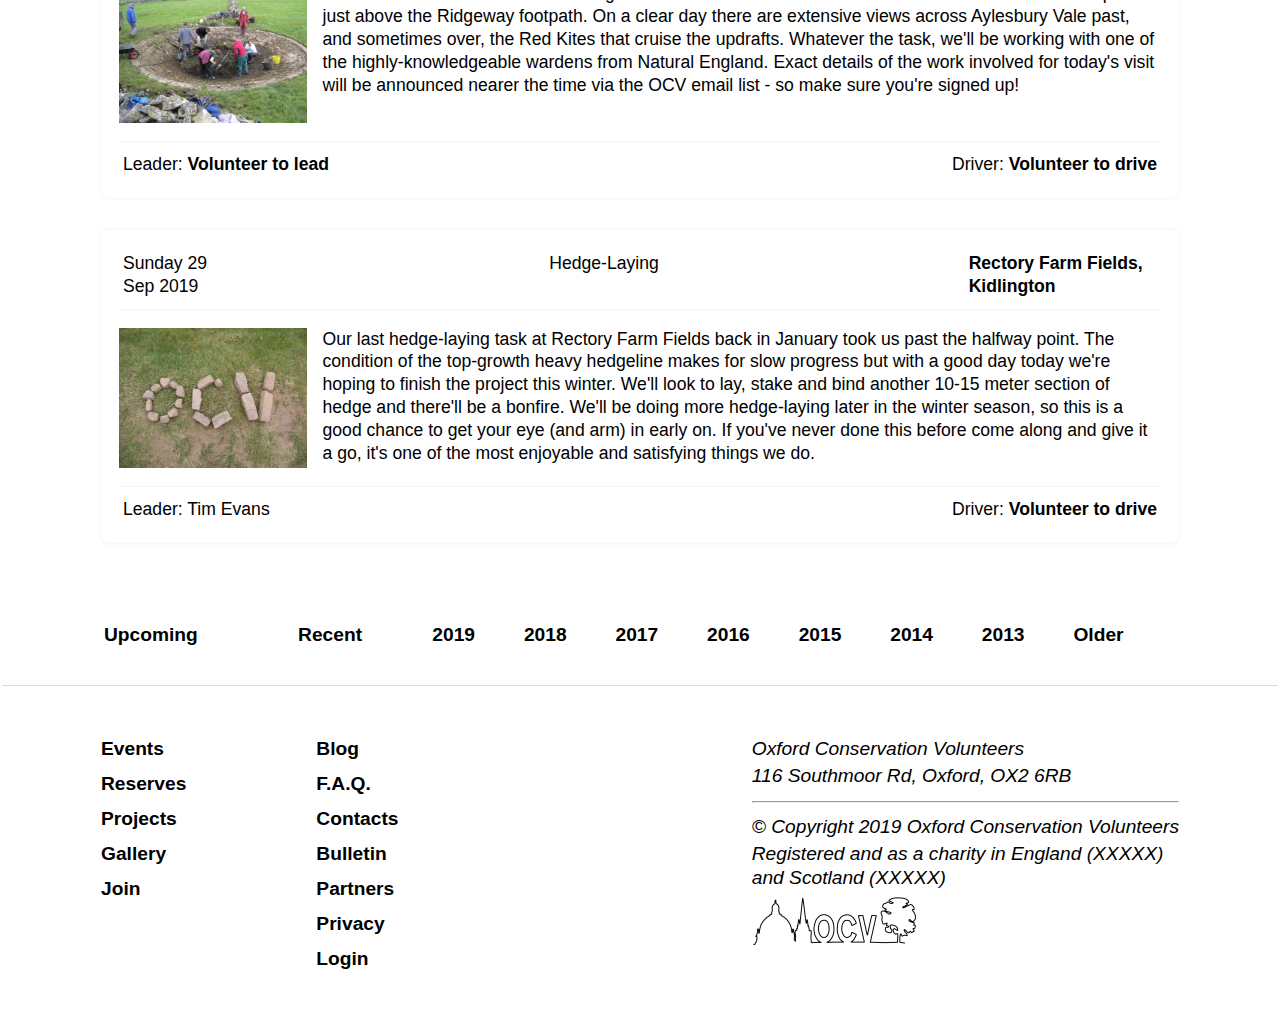
==== commit 4c5bb6bb: "update basic 'button' appearance in main header" ====
--- a/events.html
+++ b/events.html
@@ -17,6 +17,7 @@
   <link rel="stylesheet" type="text/css" href="ocv.css" />
   <style type="text/css">
     @import url(ocv.css);
+    /* @import url('https://fonts.googleapis.com/css?family=Literata&display=swap'); */
   </style>
   <link rel="shortcut icon" type="image/vnd.microsoft.icon" href="favicon.ico" />
   <link rel="icon" type="image/png" href="favicon.png" />
--- a/ocv.css
+++ b/ocv.css
@@ -17,7 +17,7 @@
 body {
   background-color: #FFFFFF;
   font-size: 16px;
-  font-family: Helvetica, Arial, sans-serif;
+  font-family: "Literata", Helvetica, Arial, sans-serif;
   color: black;
   margin: 0;
 }
@@ -81,8 +81,15 @@
 }
 
 table.nav tbody tr:last-child { /* targets join 'button' */
-  border: 1px solid black;
+  border: 1px solid lightgray;
   margin-right: 1rem;
+  border-radius: 0.35rem;
+  box-shadow: 0px 0px 2px 1px whitesmoke;
+}
+
+table.nav tbody tr:last-child:hover { /* targets join 'button' */
+  box-shadow: inset 0px 0px 2px 1px whitesmoke;
+  cursor: pointer;
 }
 
 /* image banner */
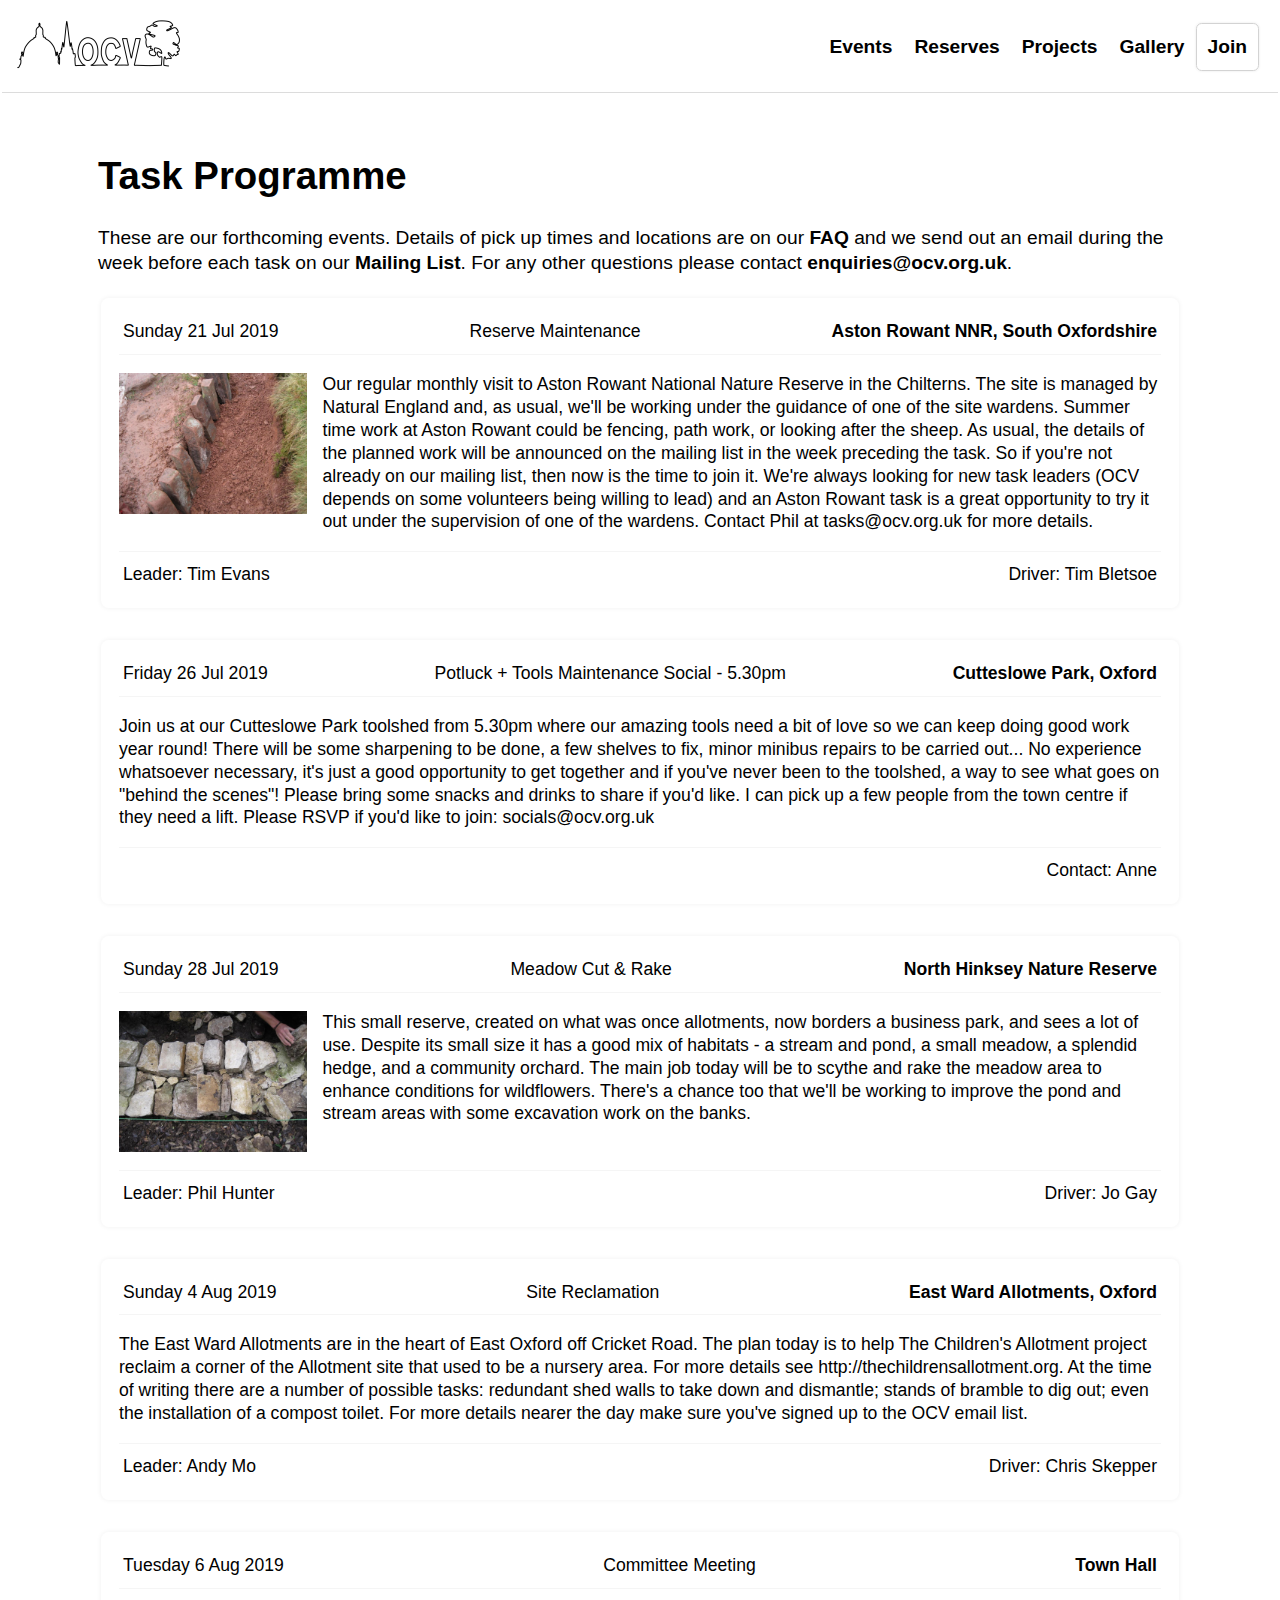
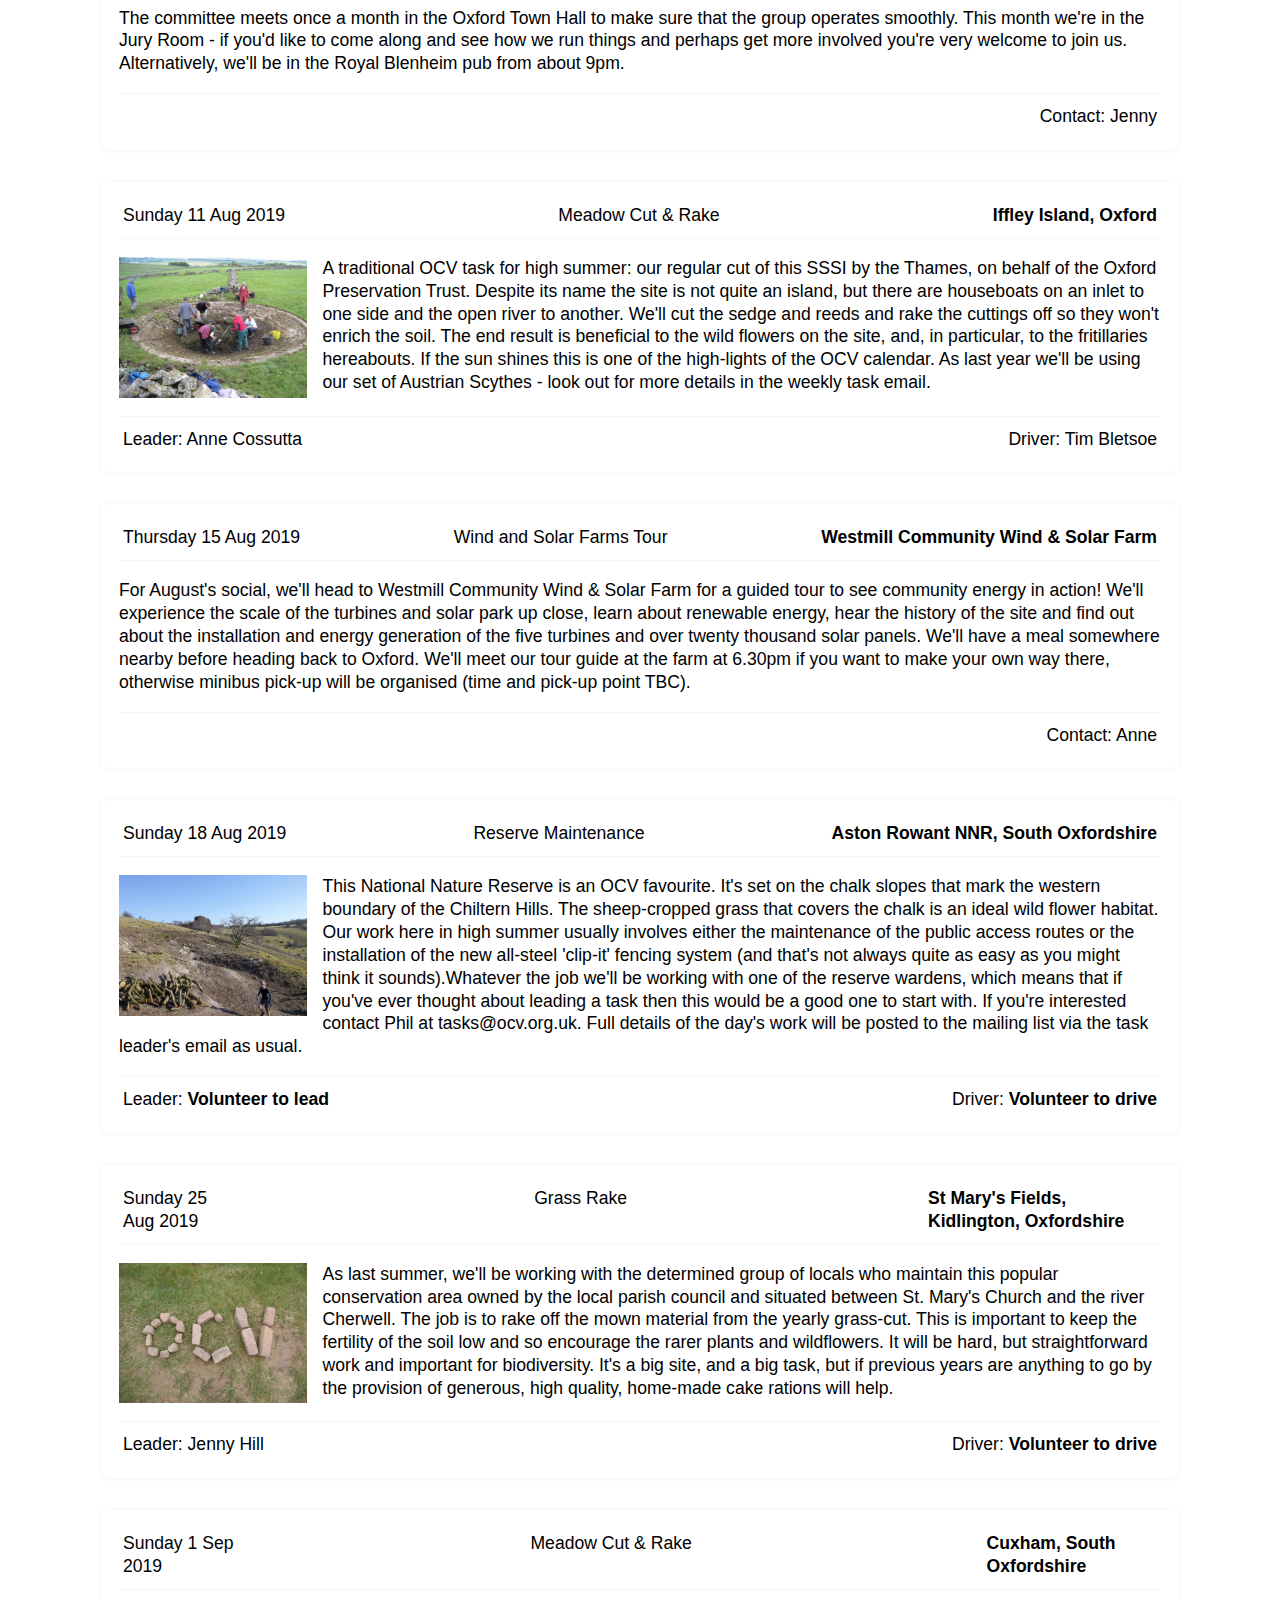
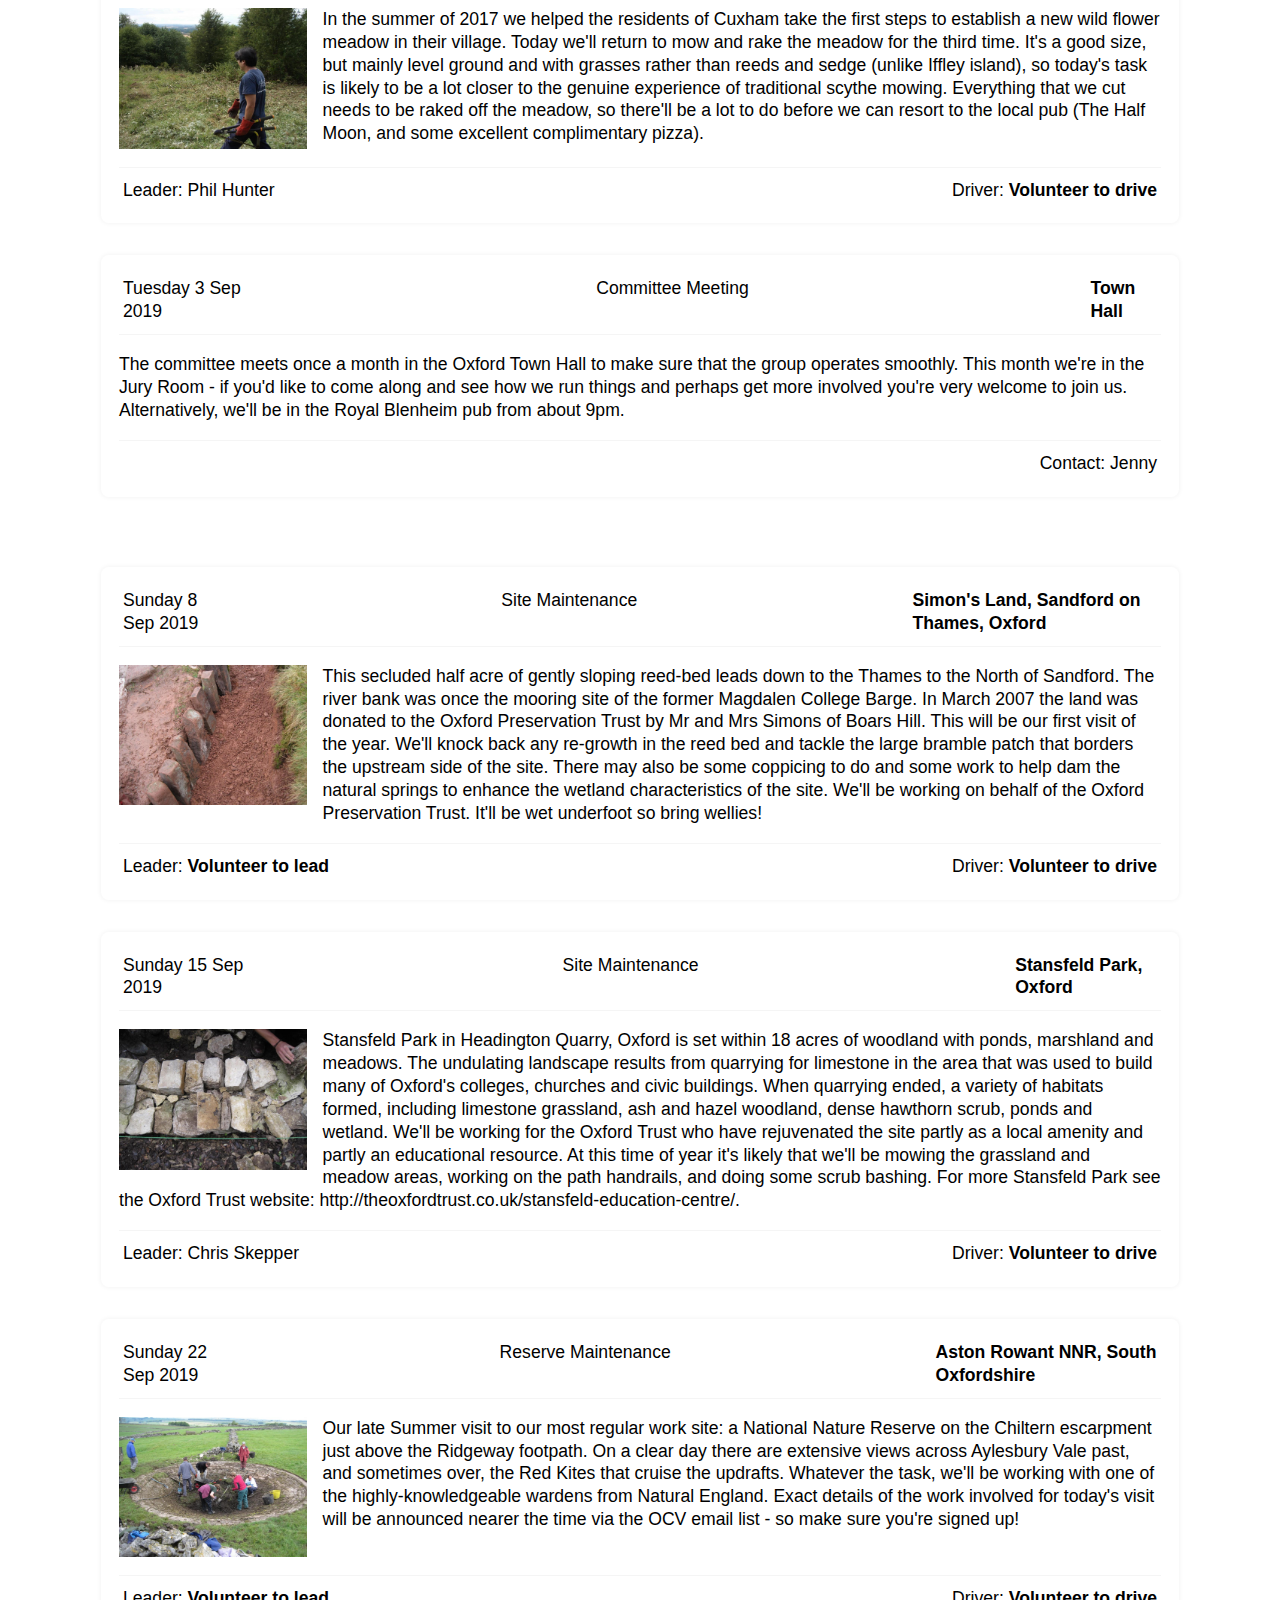
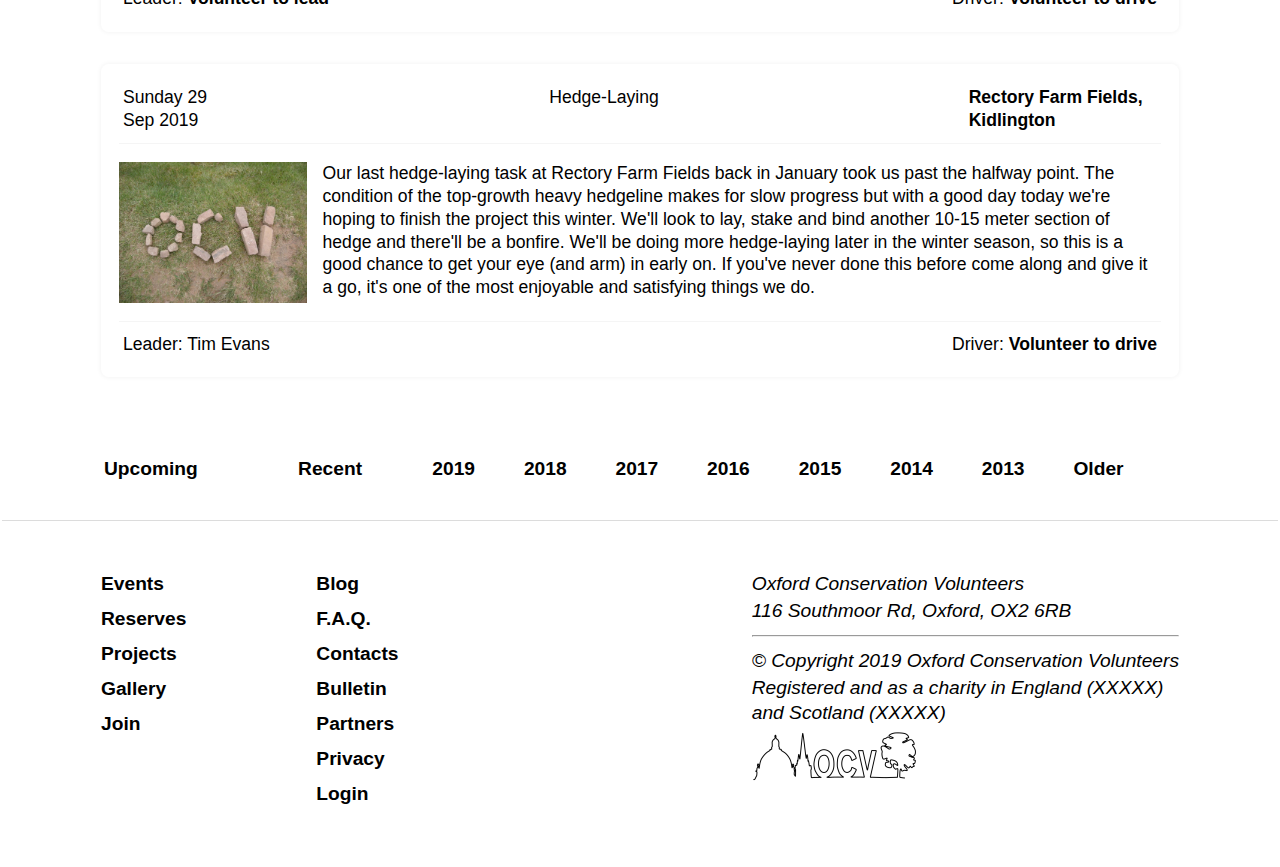
==== commit 41970061: "remove image banner from all but index page" ====
--- a/events.html
+++ b/events.html
@@ -71,22 +71,6 @@
       </td>
       <td class="main">
         <h1>Task Programme</h1>
-        <table class="image-banner">
-          <tr>
-            <td><a class='pic' href='show-photo.php?id=517'><img src='./assets/img1.jpg' alt='Gallery picture' /></a>
-            </td>
-            <td><a class='pic' href='show-photo.php?id=23'><img src='./assets/img2.jpg' alt='Gallery picture' /></a>
-            </td>
-            <td><a class='pic' href='show-photo.php?id=1734'><img src='./assets/img3.jpg' alt='Gallery picture' /></a>
-            </td>
-            <td><a class='pic' href='show-photo.php?id=2283'><img src='./assets/img4.jpg' alt='Gallery picture' /></a>
-            </td>
-            <td><a class='pic' href='show-photo.php?id=3352'><img src='./assets/img5.jpg' alt='Gallery picture' /></a>
-            </td>
-            <td><a class='pic' href='show-photo.php?id=3354'><img src='./assets/img6.jpg' alt='Gallery picture' /></a>
-            </td>
-          </tr>
-        </table>
         <p>These are our forthcoming events. Details of pick up times and locations are on our <a class='urllink'
             href='/faq.php' rel='nofollow'>FAQ</a> and we send out an email during the week
           before each task on our <a class='urllink' href='/list.php' rel='nofollow'>Mailing List</a>. For
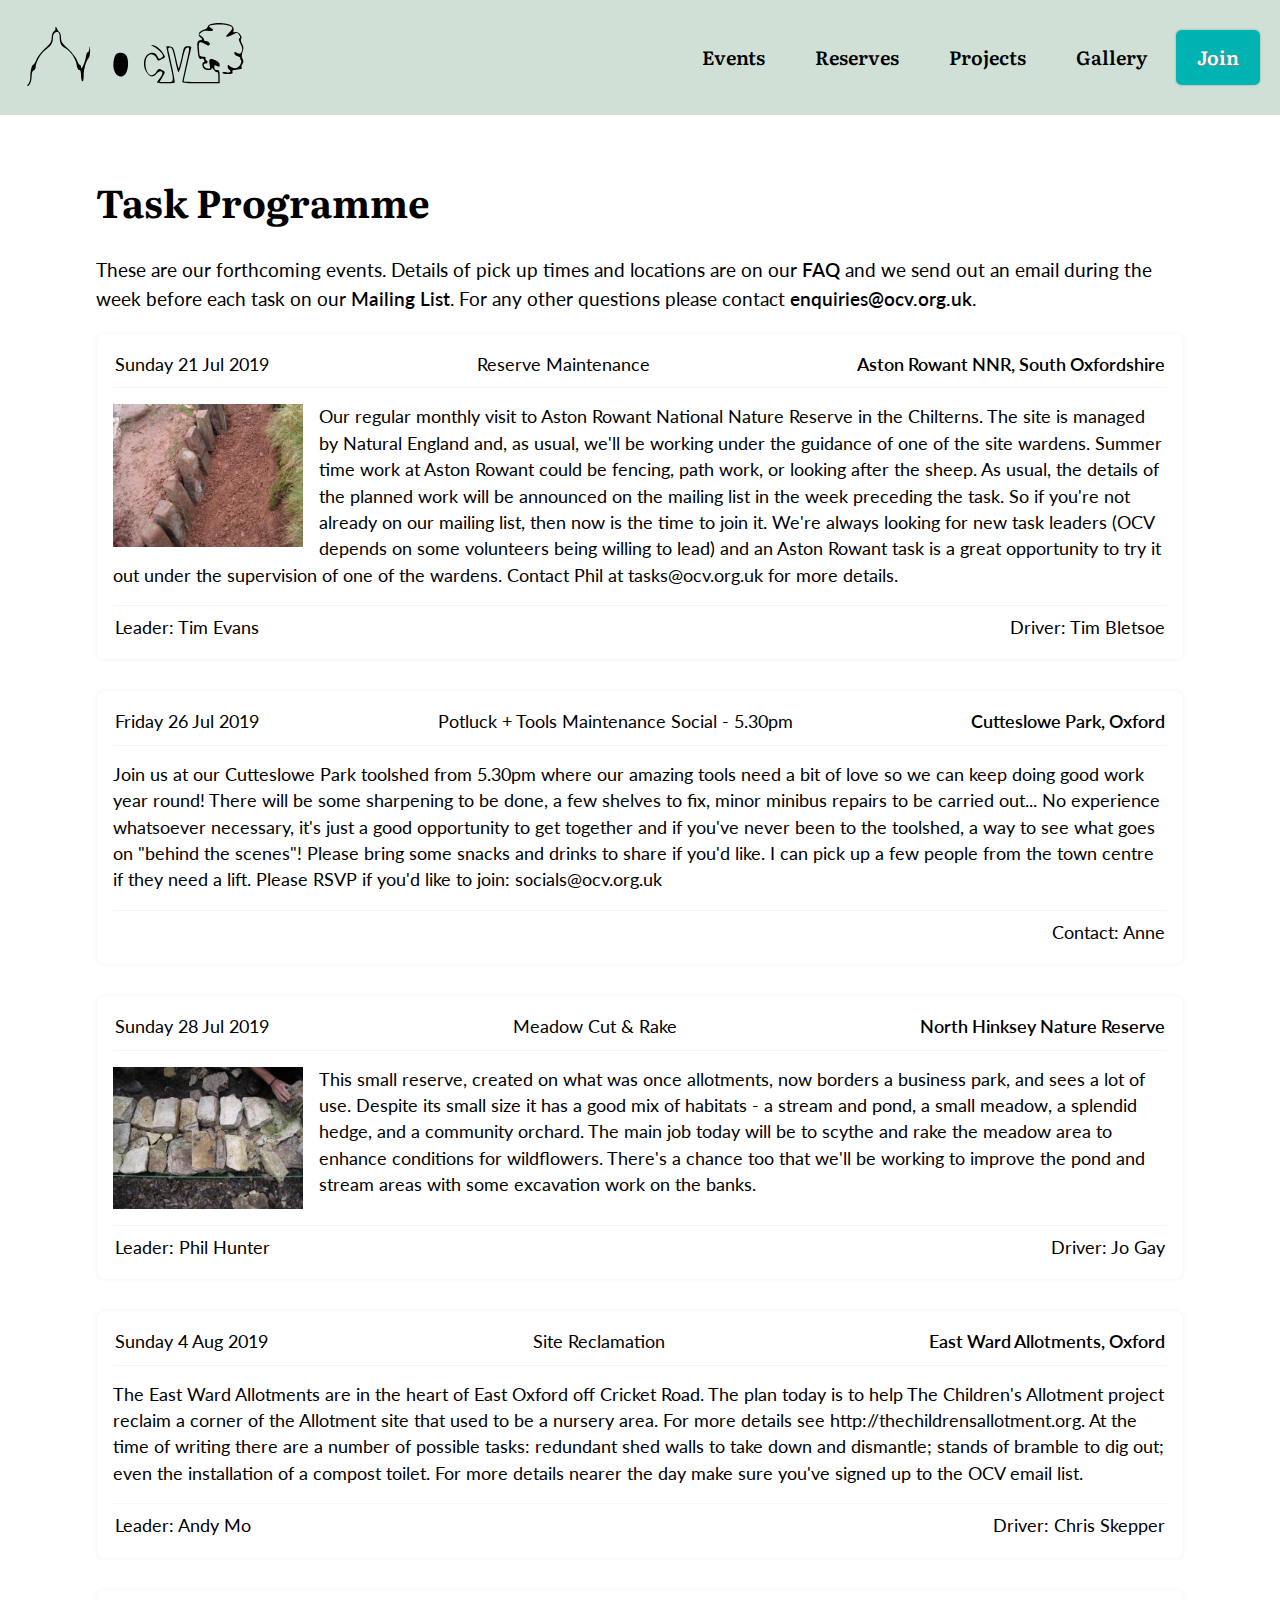
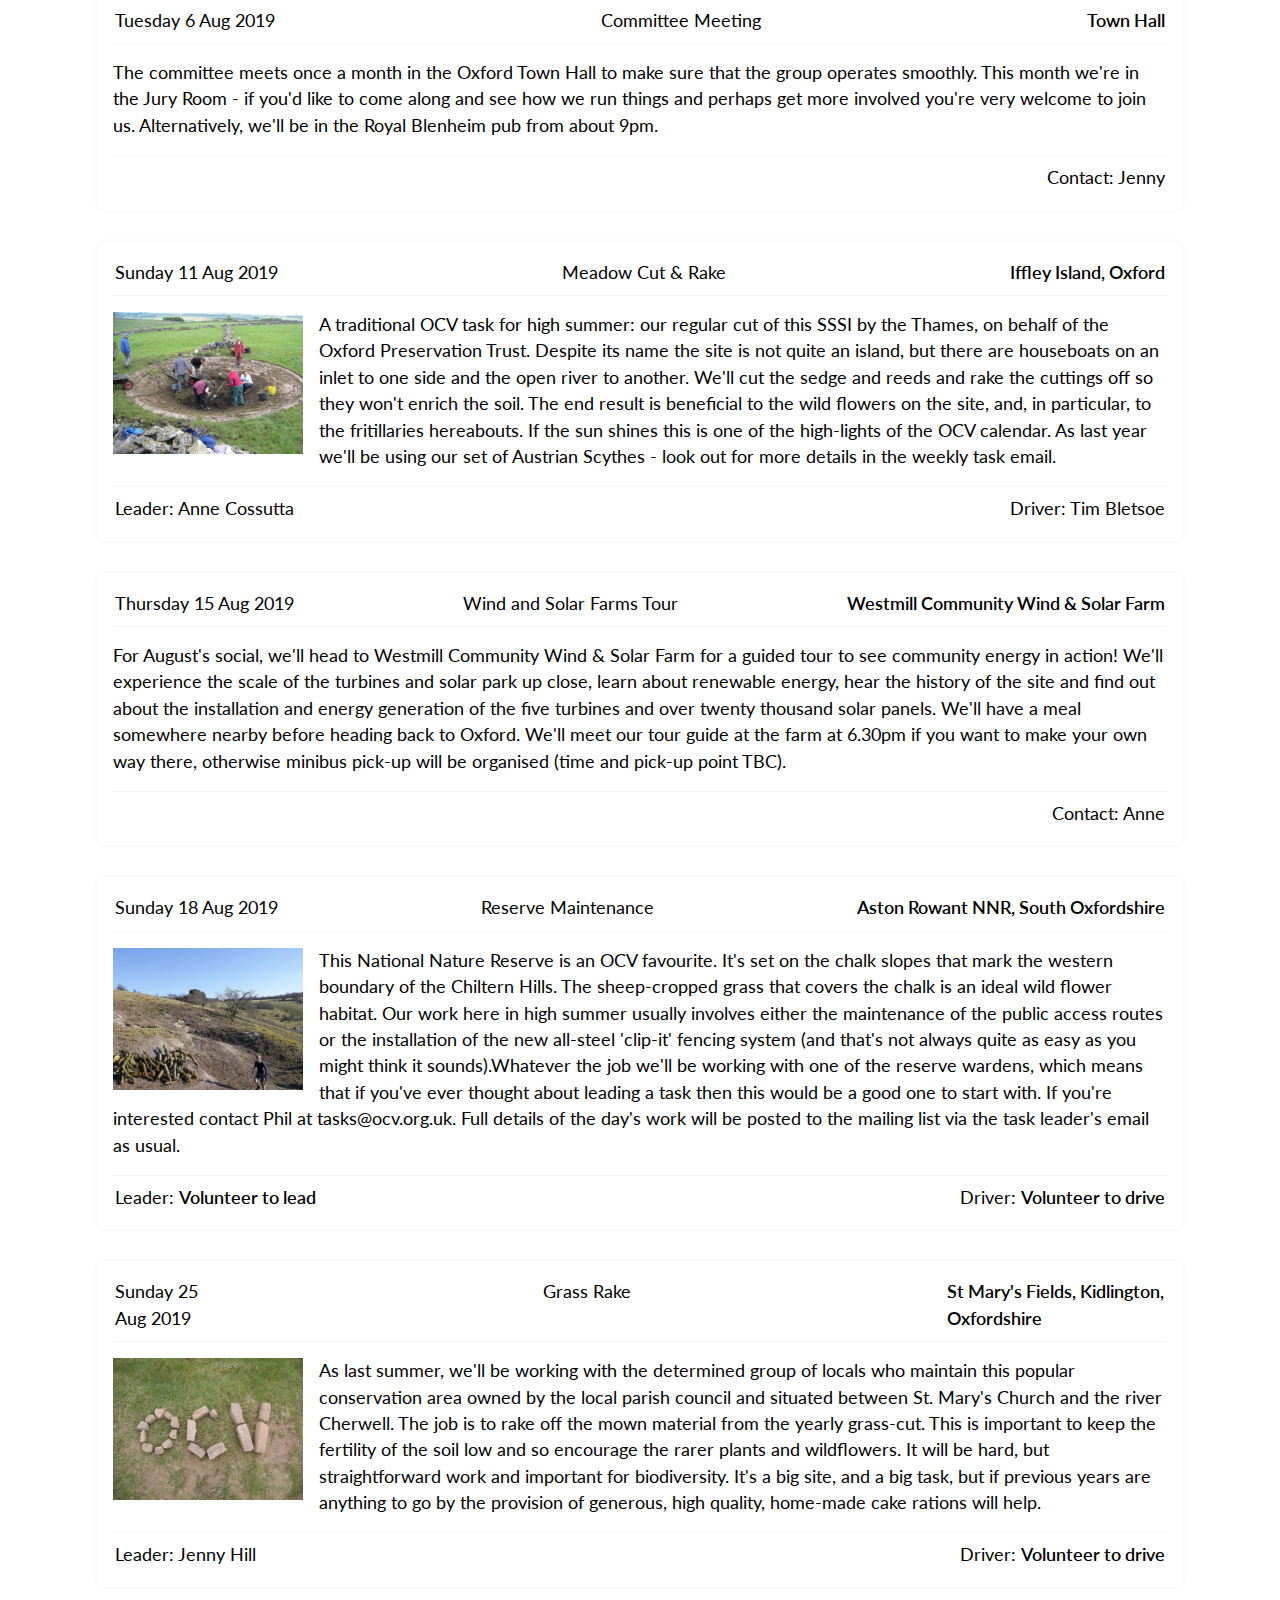
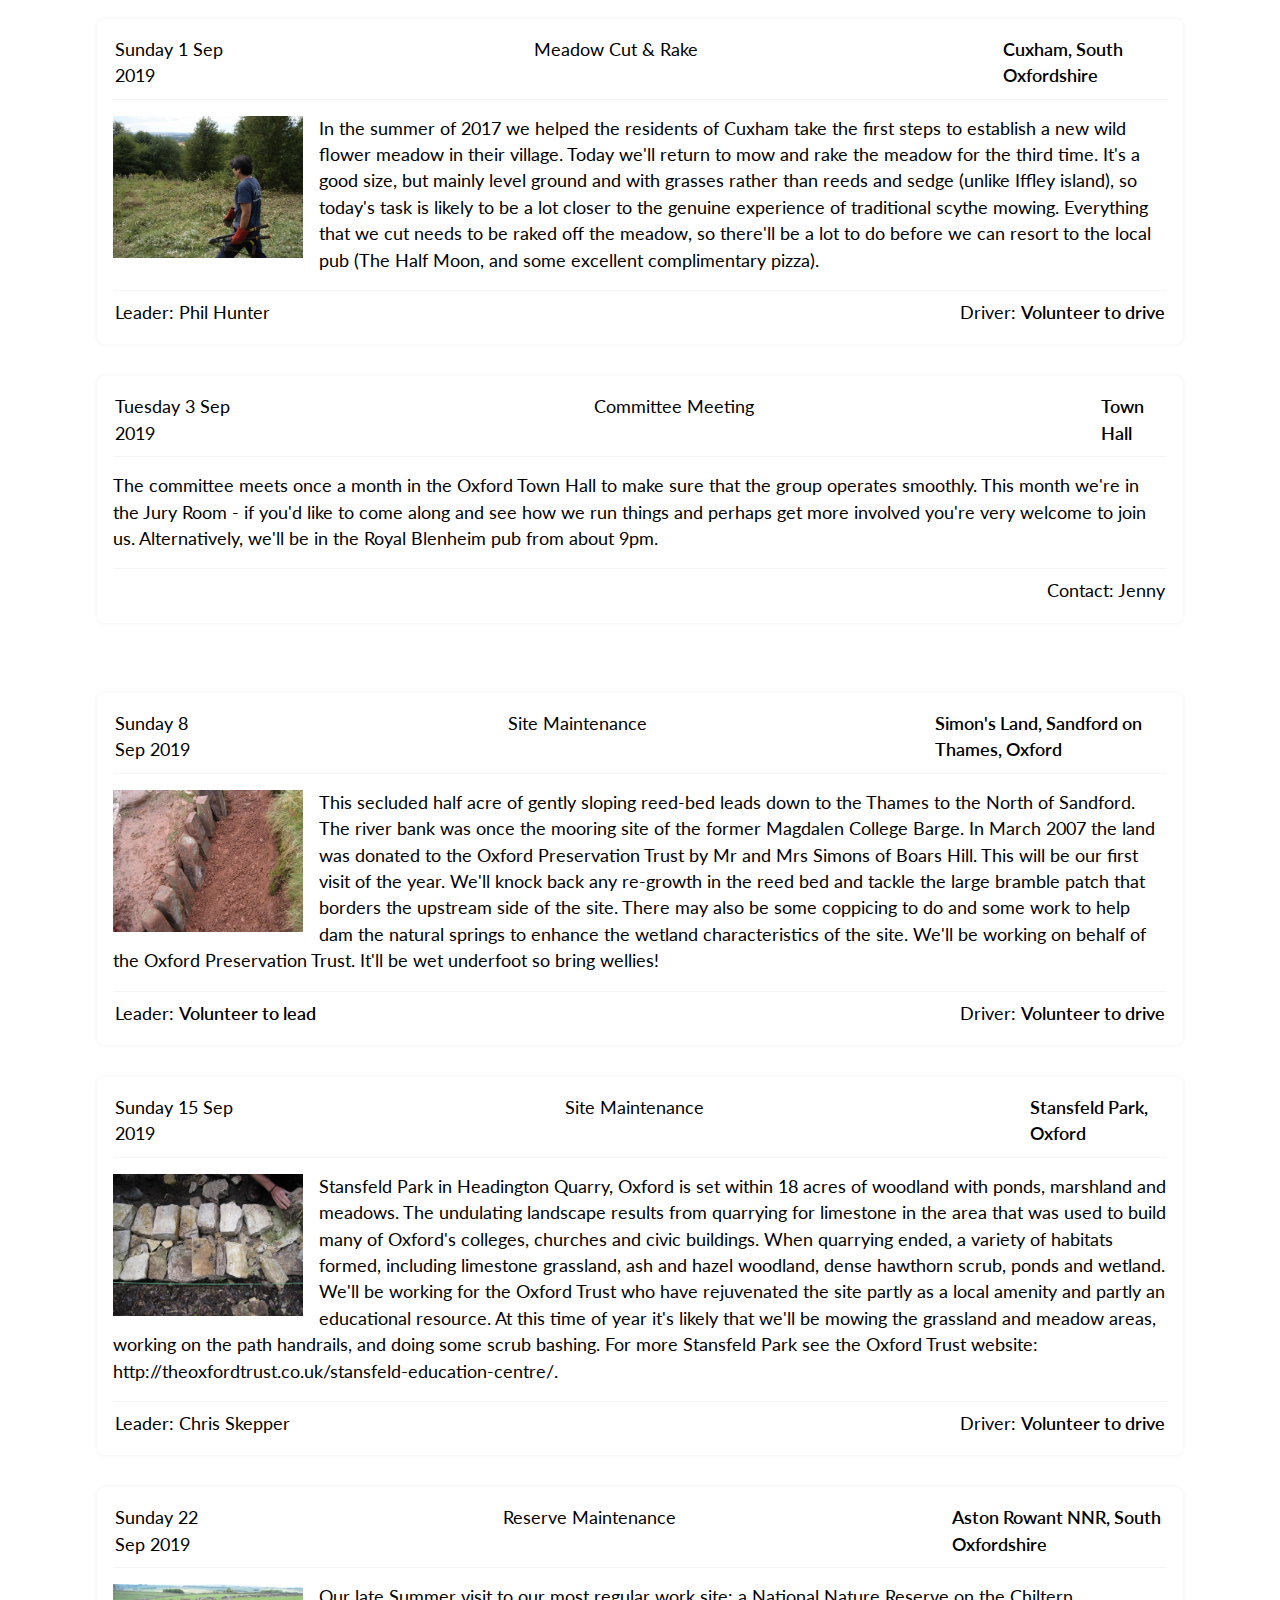
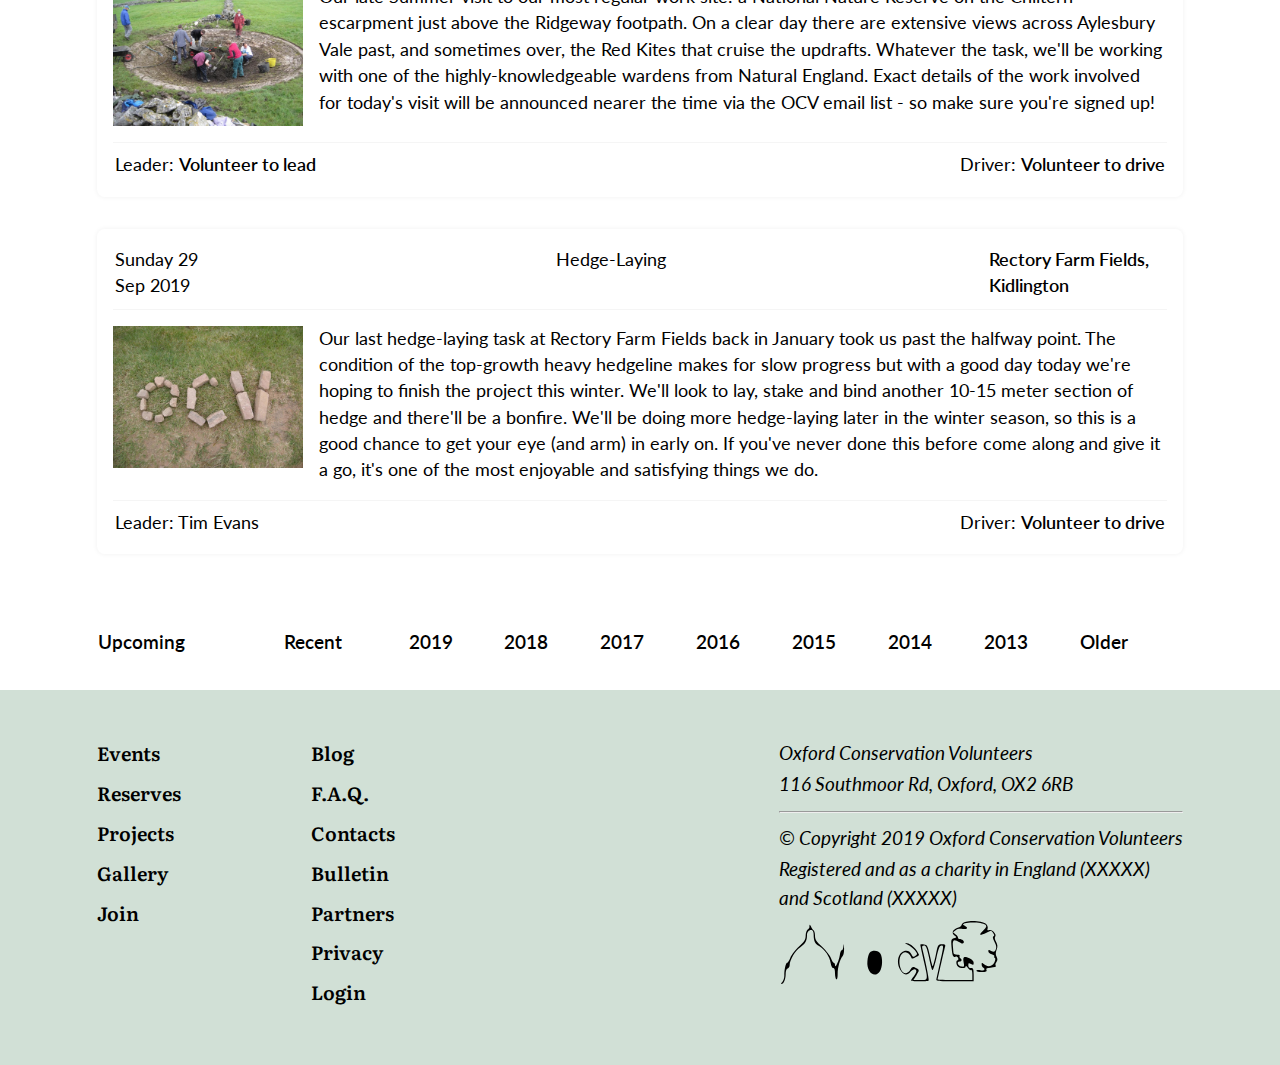
==== commit 7e7f0937: "change header/footer bkg color and change font" ====
--- a/events.html
+++ b/events.html
@@ -17,7 +17,7 @@
   <link rel="stylesheet" type="text/css" href="ocv.css" />
   <style type="text/css">
     @import url(ocv.css);
-    /* @import url('https://fonts.googleapis.com/css?family=Literata&display=swap'); */
+    @import url('https://fonts.googleapis.com/css?family=Literata|Lato&display=swap');
   </style>
   <link rel="shortcut icon" type="image/vnd.microsoft.icon" href="favicon.ico" />
   <link rel="icon" type="image/png" href="favicon.png" />
@@ -50,7 +50,7 @@
       <td class="header">
         <table class="nav">
           <tr>
-            <td><a class="pic" href="."><img src="./assets/logo.png" alt="OCV logo" /></a></td>
+            <td><a class="pic" href="."><img src="./assets/logo.svg" alt="OCV logo" /></a></td>
           </tr>
           <tr>
             <td class="nav1_off"><a class="nav" href="events.html">Events</a></td>
@@ -802,7 +802,7 @@
             <td><hr></td>
             <td>© Copyright 2019 Oxford Conservation Volunteers</td>
             <td>Registered and as a charity in England (XXXXX)<br> and Scotland (XXXXX)</td>
-            <td><img src="./assets/logo.png"></td>
+            <td><img src="./assets/logo.svg"></td>
           </tr>
           </table>
         </td>
--- a/ocv.css
+++ b/ocv.css
@@ -16,10 +16,13 @@
 
 body {
   background-color: #FFFFFF;
-  font-size: 16px;
-  font-family: "Literata", Helvetica, Arial, sans-serif;
+  font-family: "Lato", serif;
   color: black;
   margin: 0;
+}
+
+h1, h2, h3, h4, a.nav, td.footer a {
+  font-family: "Literata", Helvetica, Arial, sans-serif;
 }
 
 a {
@@ -50,30 +53,41 @@
 
 p, li, a, td, div, span {
   font-size: 1.2rem;
-  line-height: 1.3;
+  line-height: 1.5;
 }
 
 /* page layout */
 
+table {
+  border-spacing: 0;
+}
+
 table.page>tbody>tr:first-child {
   display: flex;
   flex-direction: column;
 }
 
 /* main navbar (top) */
+
+td.header {
+  padding: 0;
+}
 
 table.nav {
   width: 100%;
 }
 
 table.nav tbody {
+  padding: 0.25rem;
   display: flex;
   justify-content: flex-end;
   align-items: center;
+  background-color: #D1E0D6;
 }
 
 table.nav tbody tr {
-  padding: 0.5rem;
+  padding: 0.75rem 1.25rem;
+  margin-right: 0.5rem;
 }
 
 table.nav tbody tr:first-child { /* aligns logo left */
@@ -81,14 +95,19 @@
 }
 
 table.nav tbody tr:last-child { /* targets join 'button' */
-  border: 1px solid lightgray;
   margin-right: 1rem;
   border-radius: 0.35rem;
-  box-shadow: 0px 0px 2px 1px whitesmoke;
+  background-color: #00B3B3;
+  box-shadow: 0px 0px 2px 1px #b3cbbb;
+}
+
+table.nav tbody tr:last-child>td>a {
+  color: white;
+  text-shadow: 1px 1px 1px gray;
 }
 
 table.nav tbody tr:last-child:hover { /* targets join 'button' */
-  box-shadow: inset 0px 0px 2px 1px whitesmoke;
+  box-shadow: inset 0px 0px 2px 1px #b3cbbb;
   cursor: pointer;
 }
 
@@ -118,12 +137,11 @@
 
 td.main {
   padding: 2rem 6rem;
-  border-top: 1px solid gainsboro;
-  border-bottom: 1px solid gainsboro;
 }
 
 td.footer {
   padding: 3rem 6rem;
+  background-color: #D1E0D6;
 }
 
 /* site list */
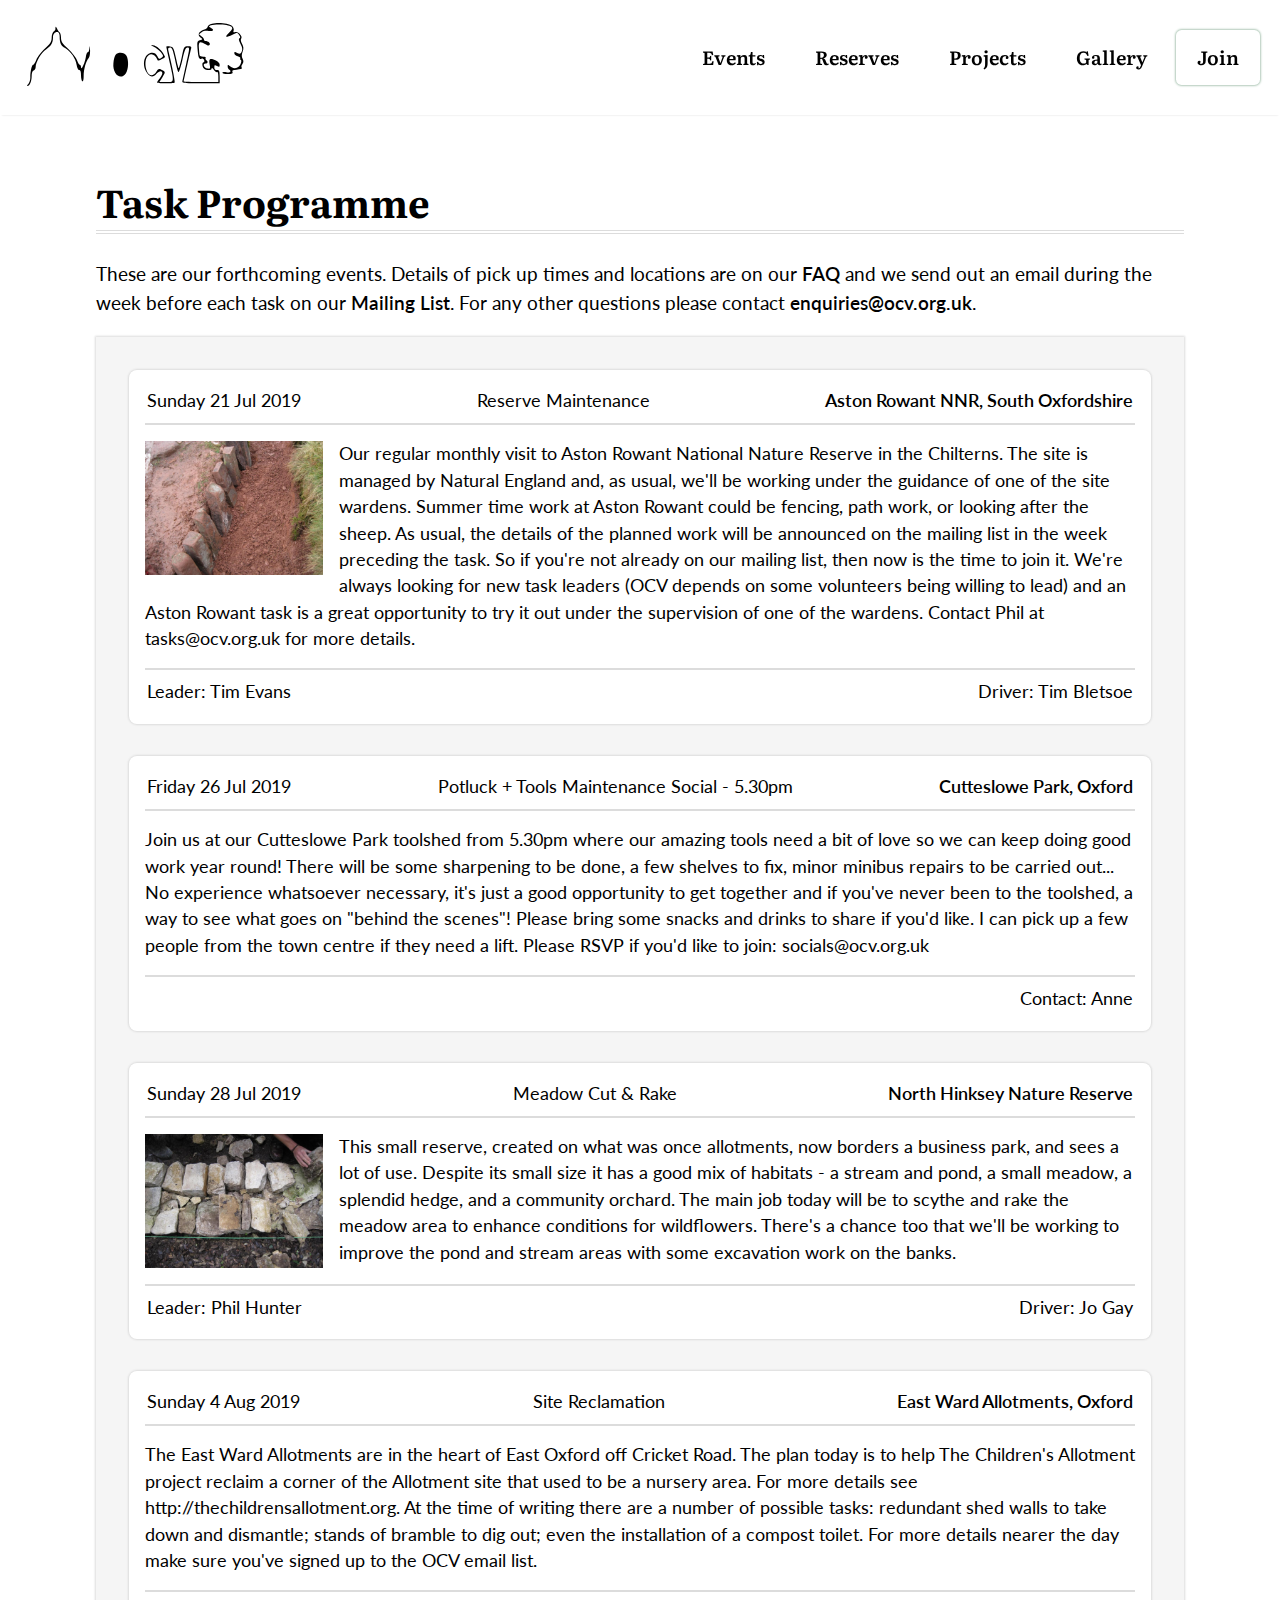
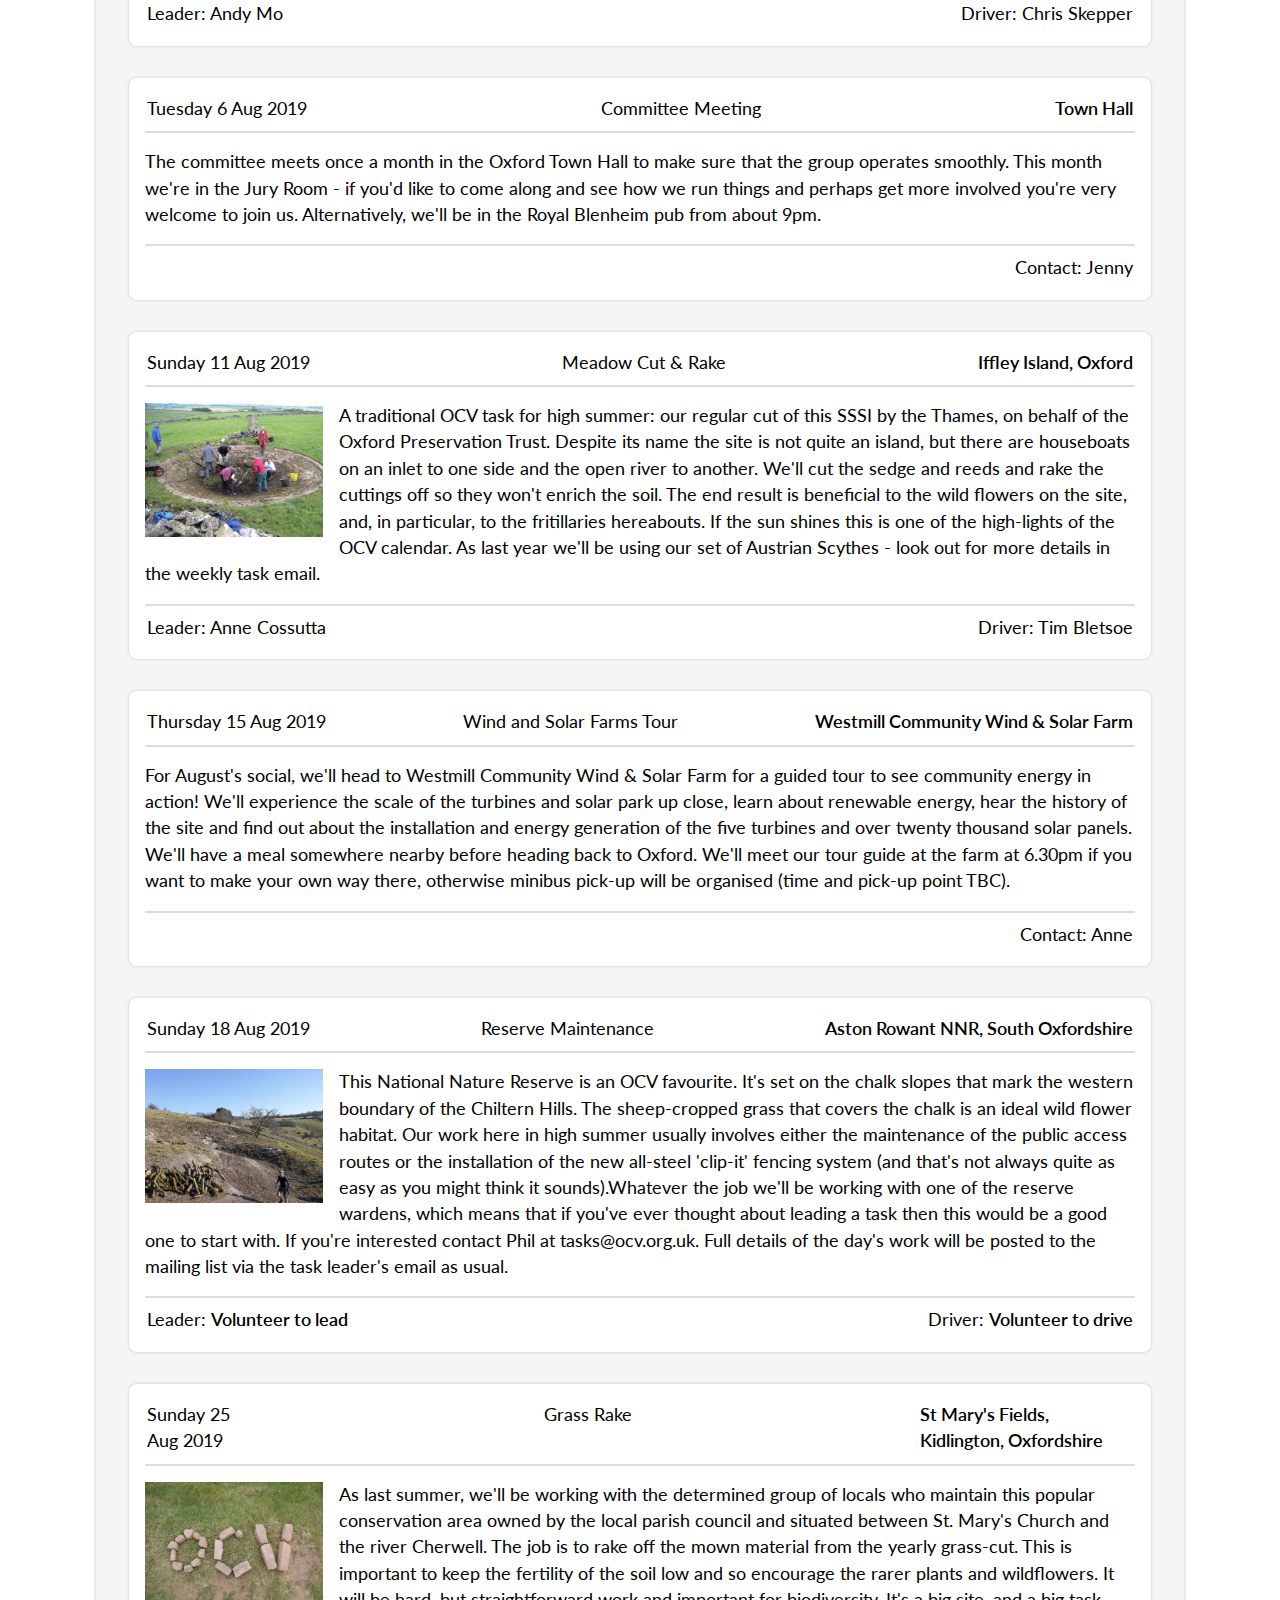
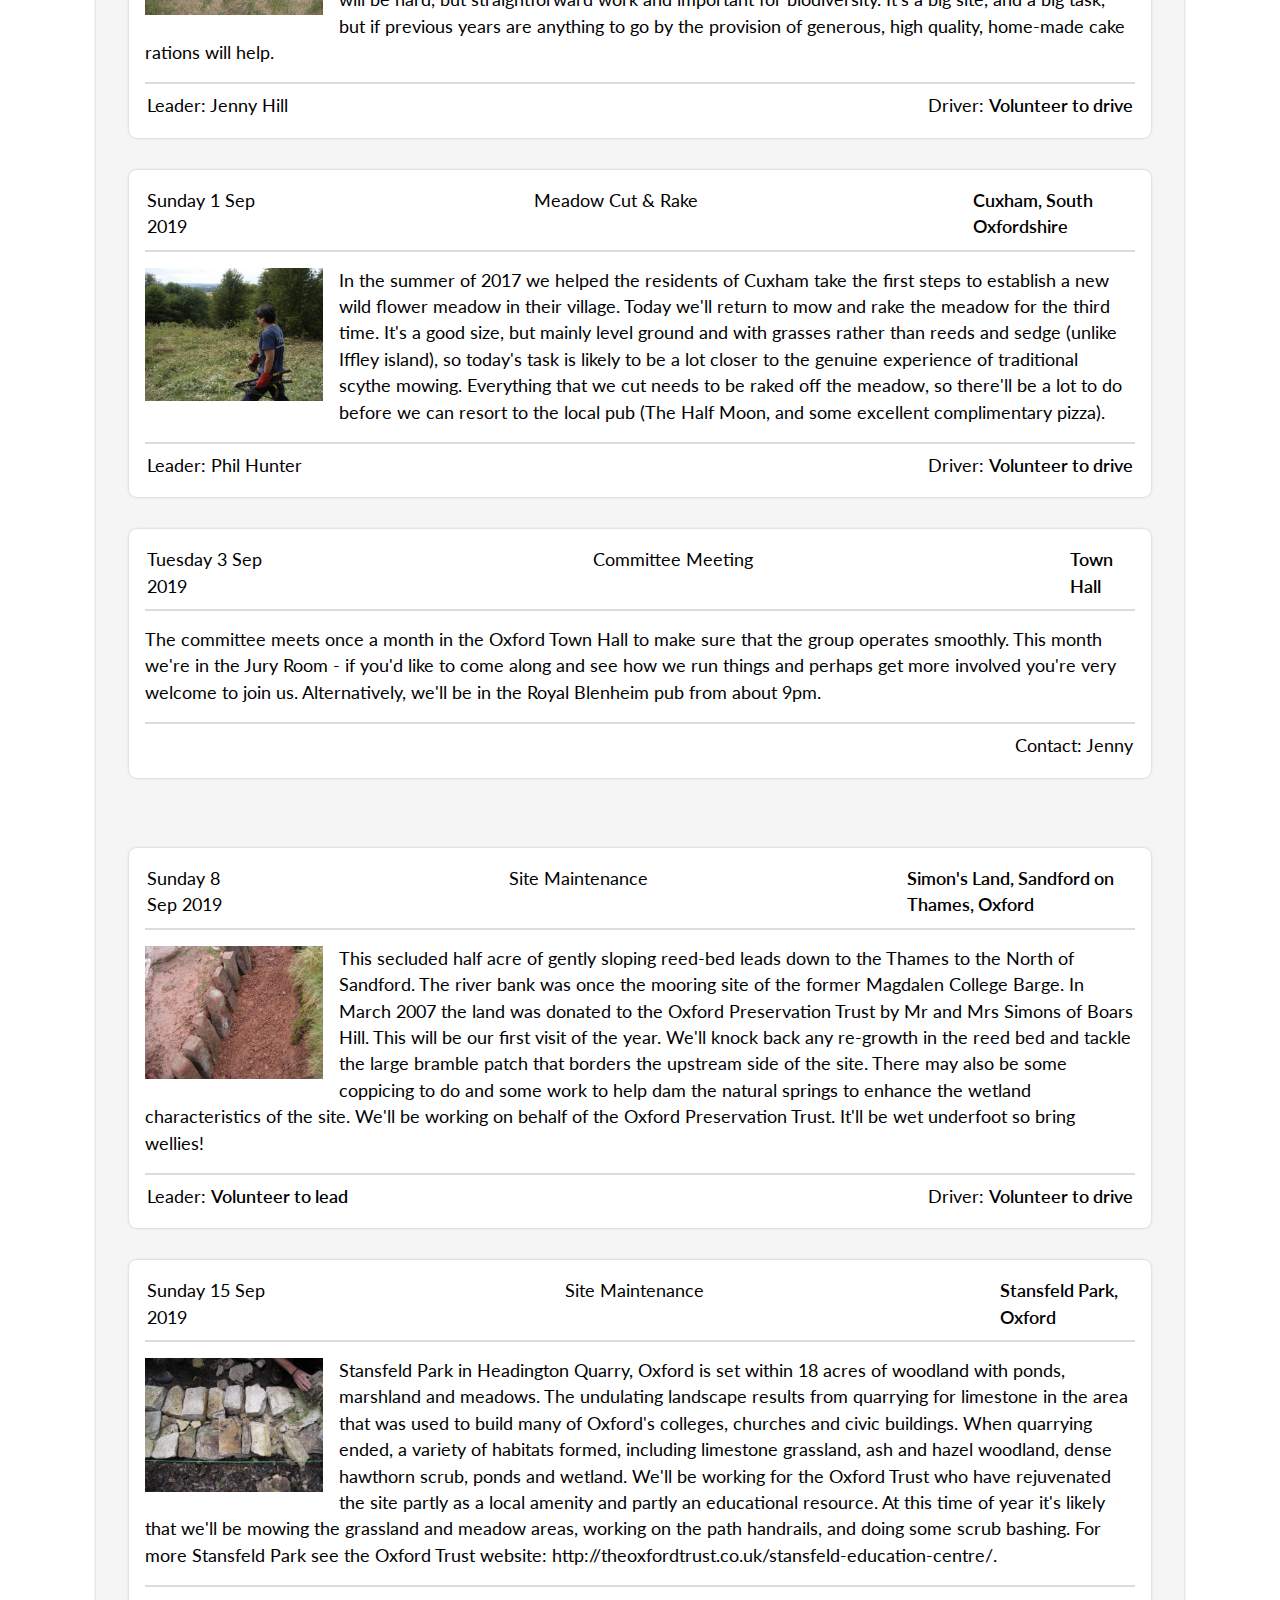
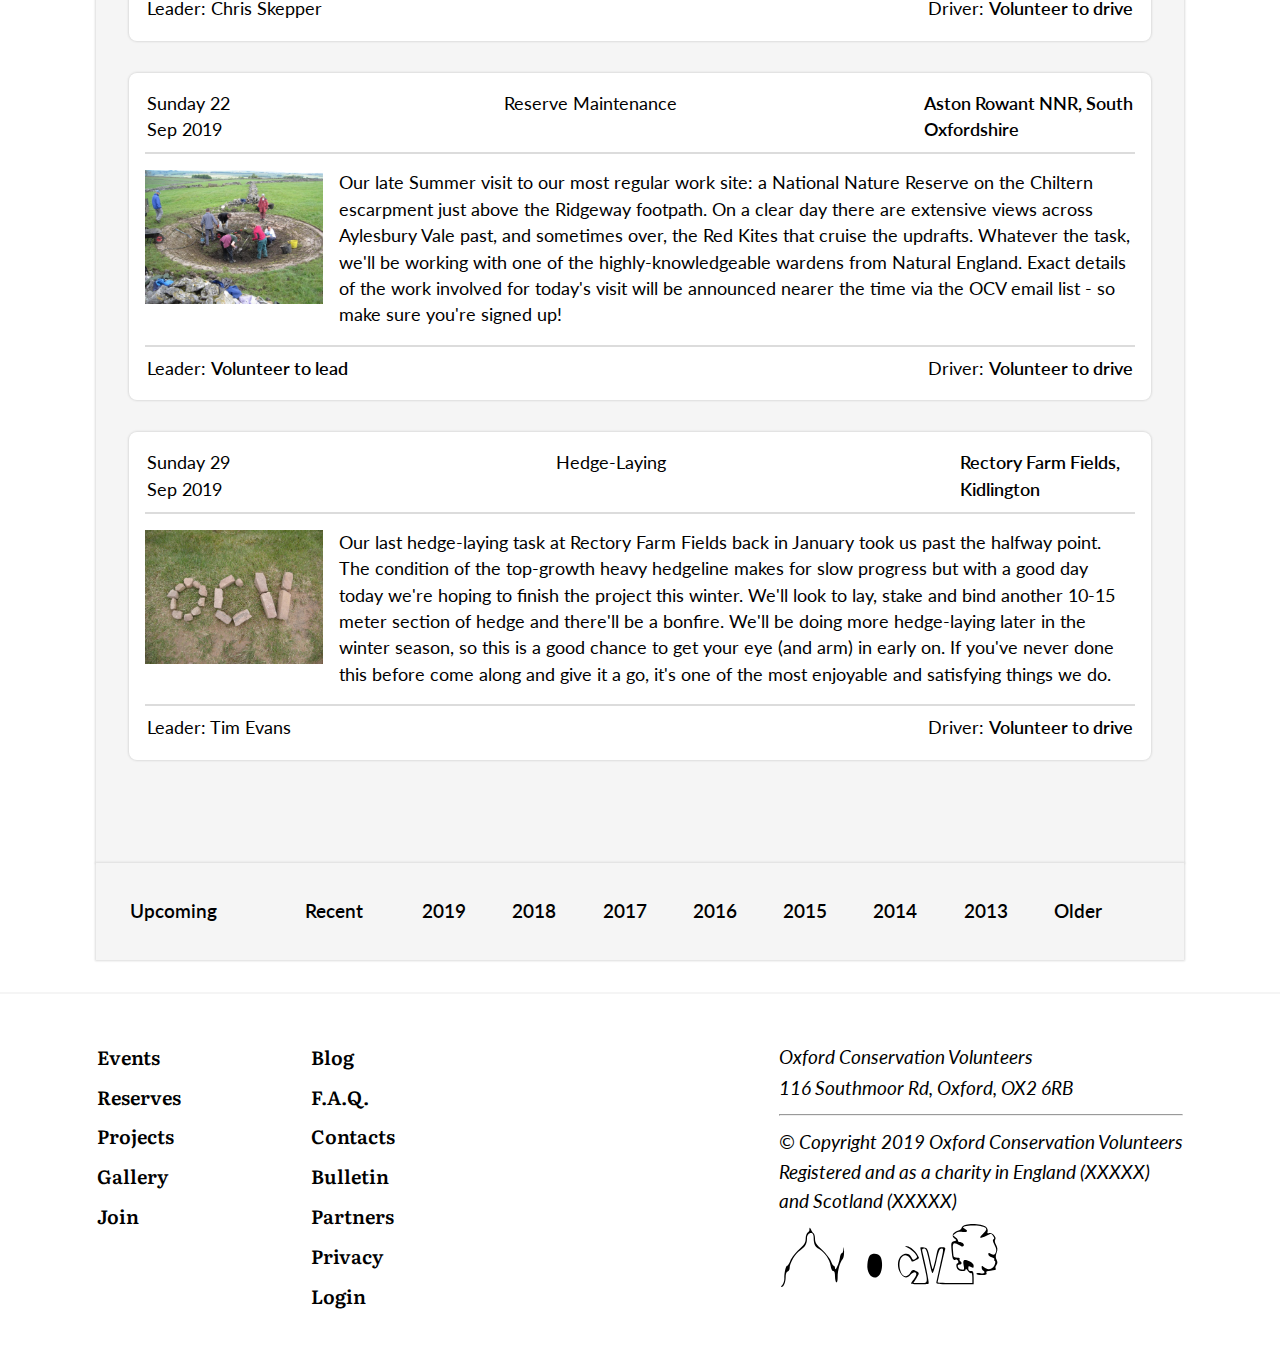
==== commit 3295f175: "add projects page" ====
--- a/events.html
+++ b/events.html
@@ -59,7 +59,7 @@
             <td class="nav1_off"><a class="nav" href="reserves.html">Reserves</a></td>
           </tr>
           <tr>
-            <td class="nav1_off"><a class="nav" href="projects.php">Projects</a></td>
+            <td class="nav1_off"><a class="nav" href="projects.html">Projects</a></td>
           </tr>
           <tr>
             <td class="nav1_off"><a class="nav" href="gallery.php">Gallery</a></td>
--- a/ocv.css
+++ b/ocv.css
@@ -37,6 +37,7 @@
 
 h1 {
   font-size: 2.4rem;
+  border-bottom: 4px double gainsboro;
 }
 
 h2 {
@@ -56,6 +57,12 @@
   line-height: 1.5;
 }
 
+td.main>table:not(.image-banner) {
+  background-color: whitesmoke;
+  padding: 2rem;
+  box-shadow: 0px 0px 2px 1px gainsboro;
+}
+
 /* page layout */
 
 table {
@@ -71,6 +78,11 @@
 
 td.header {
   padding: 0;
+  background-color: #ffffff;
+  position: sticky;
+  top: 0;
+  z-index: 100;
+  box-shadow: 0 2px 2px -2px gainsboro;
 }
 
 table.nav {
@@ -82,7 +94,6 @@
   display: flex;
   justify-content: flex-end;
   align-items: center;
-  background-color: #D1E0D6;
 }
 
 table.nav tbody tr {
@@ -97,13 +108,12 @@
 table.nav tbody tr:last-child { /* targets join 'button' */
   margin-right: 1rem;
   border-radius: 0.35rem;
-  background-color: #00B3B3;
   box-shadow: 0px 0px 2px 1px #b3cbbb;
 }
 
 table.nav tbody tr:last-child>td>a {
-  color: white;
-  text-shadow: 1px 1px 1px gray;
+  /* color: white;
+  text-shadow: 1px 1px 1px gray; */
 }
 
 table.nav tbody tr:last-child:hover { /* targets join 'button' */
@@ -113,6 +123,10 @@
 
 /* image banner */
 
+table.image-banner {
+  margin-bottom: 1.5rem;
+}
+
 table.image-banner tbody tr {
   max-width: 100%;
   display: flex;
@@ -127,6 +141,7 @@
 table.image-banner tbody tr td a img {
   max-width: 100%;
   height: auto;
+  padding: 0.25rem;
 }
 
 /* page wrapper */
@@ -141,7 +156,7 @@
 
 td.footer {
   padding: 3rem 6rem;
-  background-color: #D1E0D6;
+  border-top: 2px solid whitesmoke;
 }
 
 /* site list */
@@ -153,15 +168,17 @@
 
 table.datahead>tbody>tr {
   display: flex;
+  justify-content: flex-end;
 }
 
 table.datahead>tbody>tr>td:first-child {
-  margin-left: 0;
+  margin-right: auto;
 }
 
 table.datahead>tbody>tr>td>a {
-  width: 10rem;
-}
+  margin-right: 2rem;
+}
+
 
 /* footer */
 
@@ -203,7 +220,7 @@
 /* events list */
 
 div.event>table>tbody>tr:first-child>td {
-  border-bottom: 1px solid whitesmoke;
+  border-bottom: 2px solid gainsboro;
   padding-bottom: 0.5rem;
 }
 
@@ -225,7 +242,7 @@
 
 div.event>table>tbody>tr:last-child>td {
   padding-top: 0.5rem;
-  border-top: 1px solid whitesmoke;
+  border-top: 2px solid gainsboro;
 }
 
 table.events-list>tbody>tr>td {
@@ -238,7 +255,8 @@
   padding: 1rem;
   margin-bottom: 2rem;
   border-radius: 0.5rem;
-  box-shadow: 0px 0px 4px 1px whitesmoke;
+  background-color: white;
+  box-shadow: 0px 0px 2px 1px gainsboro;
 }
 
 div.event * {
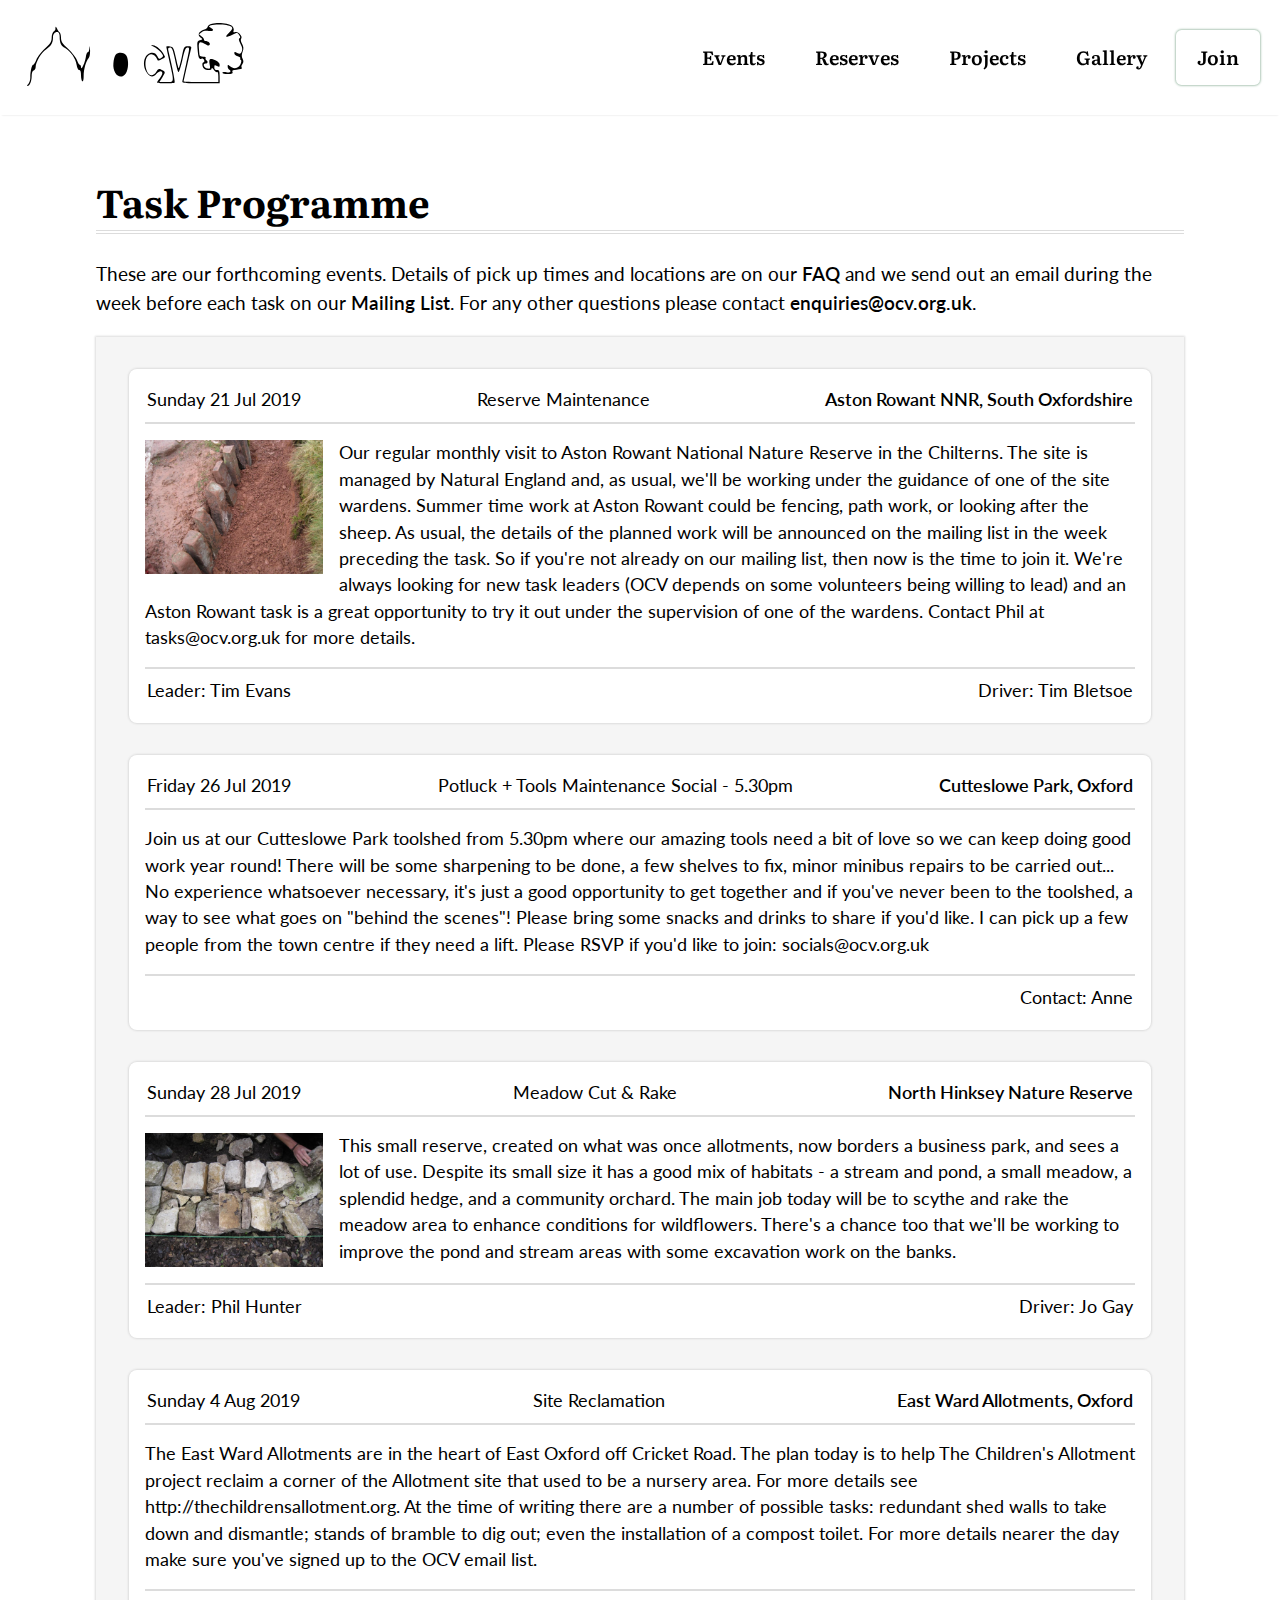
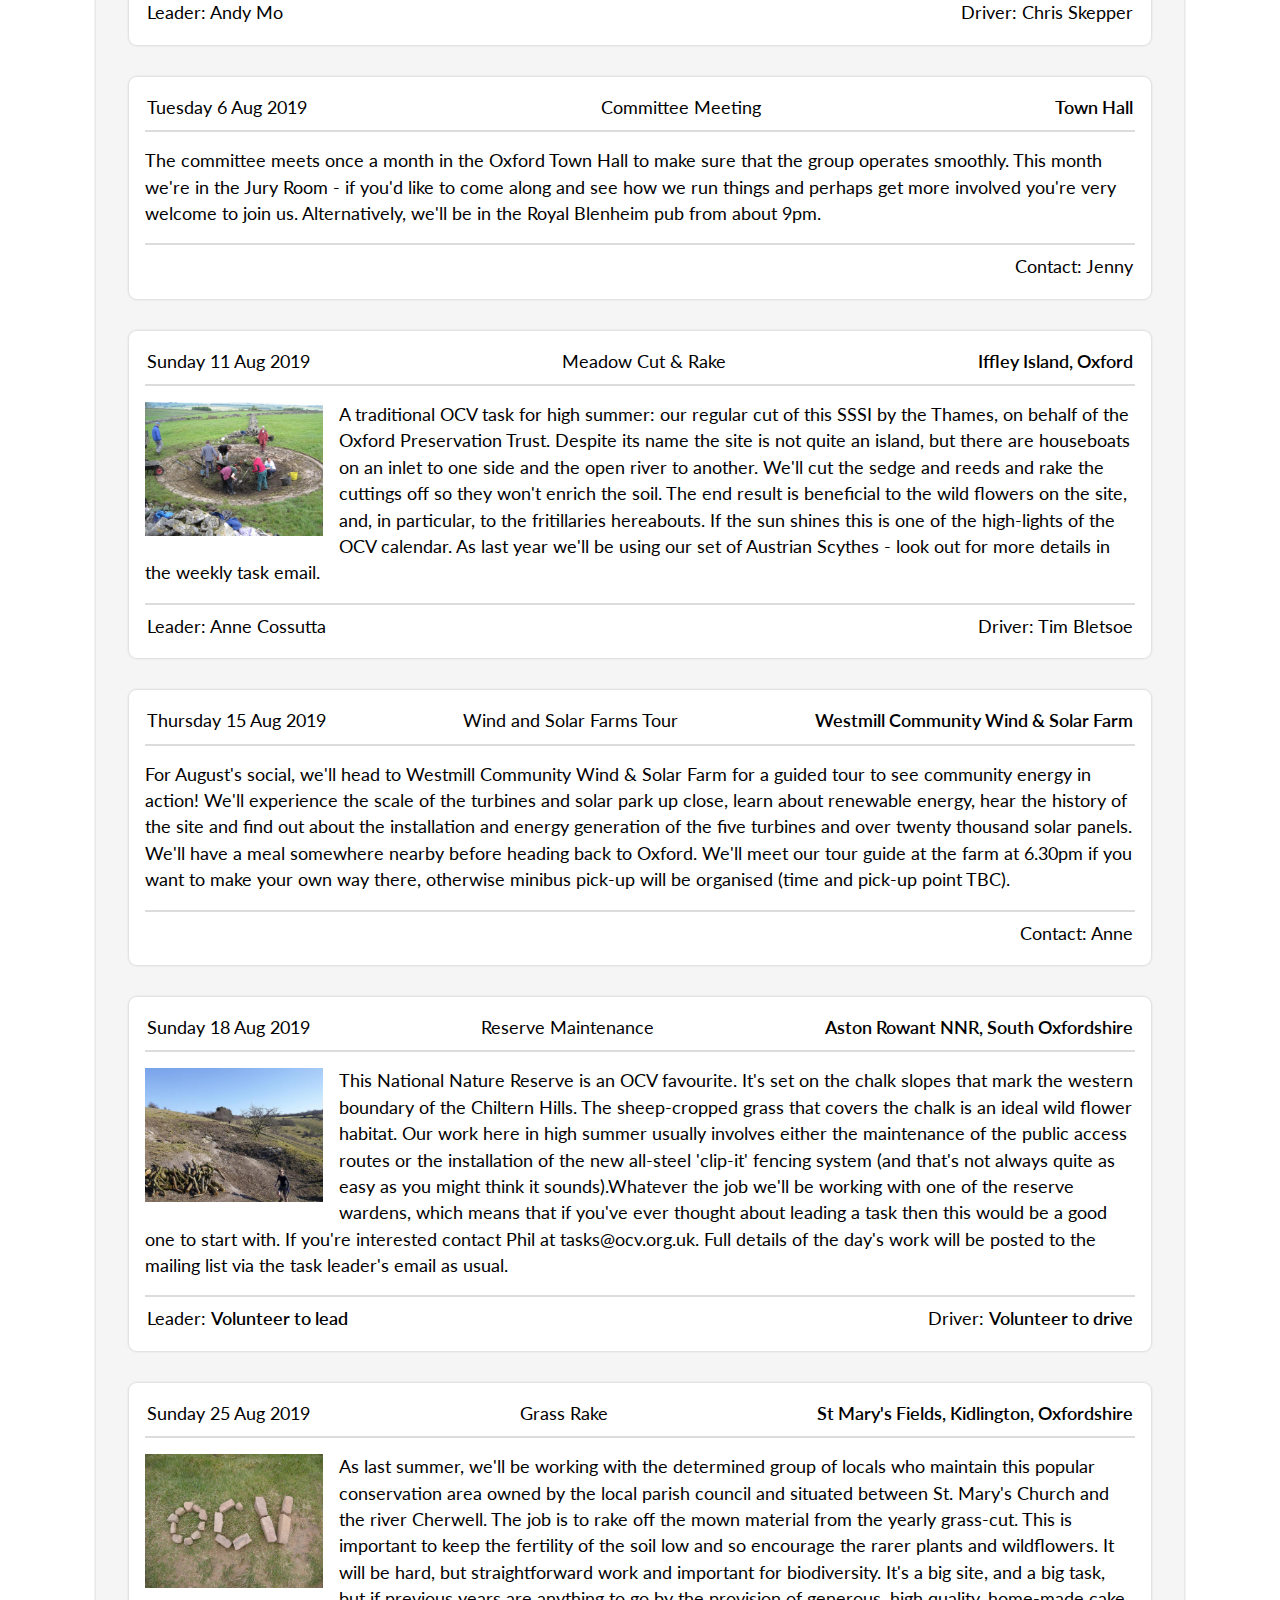
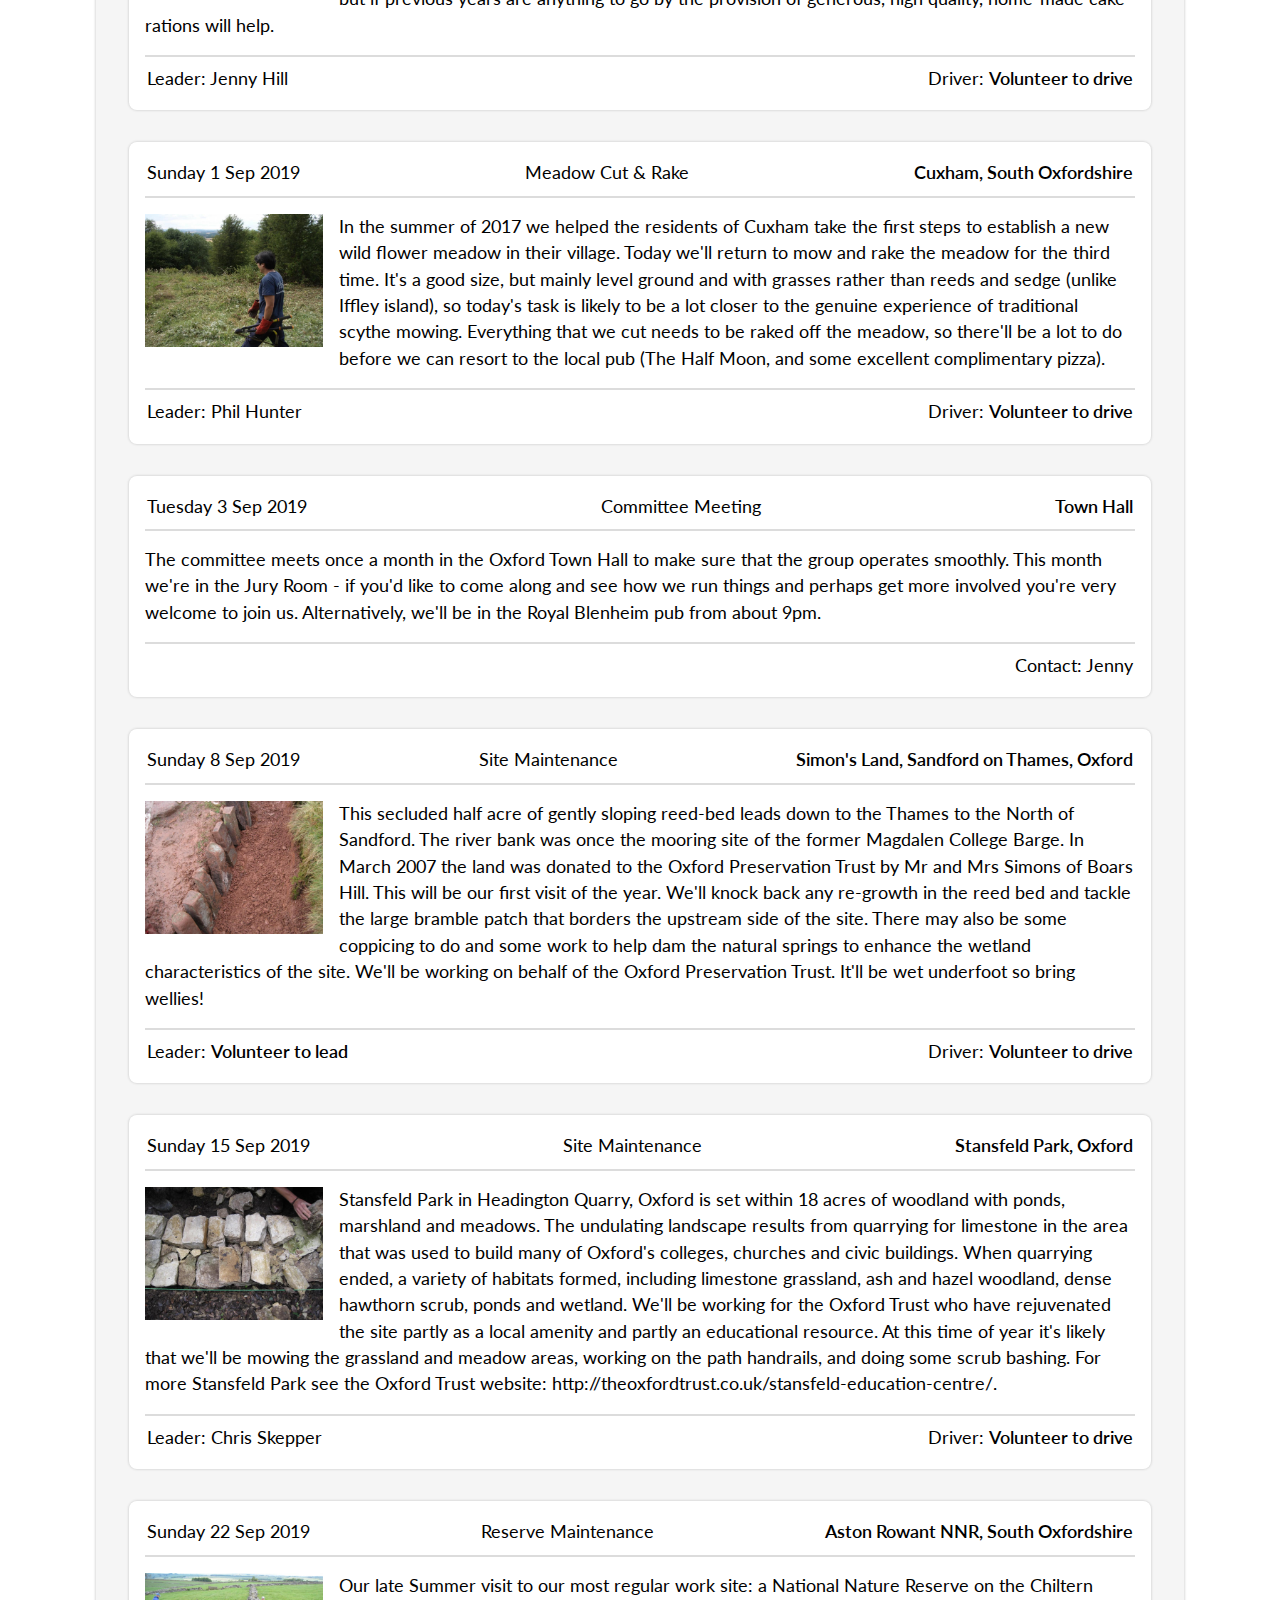
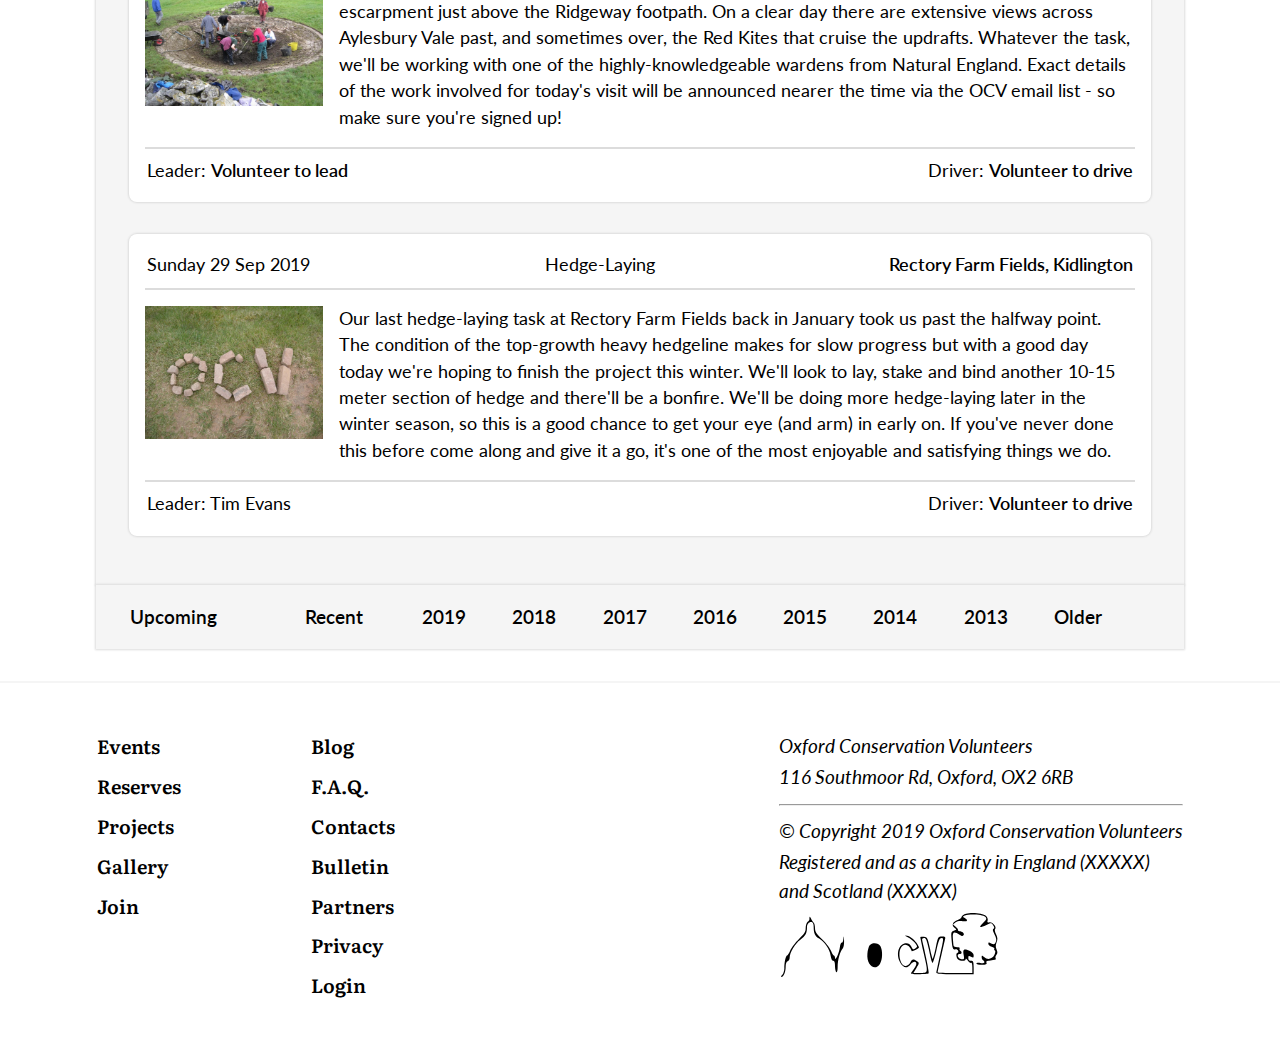
==== commit 176eb85e: "refactor events list html & remove inline styles" ====
--- a/events.html
+++ b/events.html
@@ -420,7 +420,7 @@
                       <table class='event2'>
                         <tr>
                           <td class='data'>Sunday 25 Aug 2019</td>
-                          <td style='text-align:center; white-space:nowrap; width:99%' class='data'>
+                          <td>
                             Grass Rake</td>
                           <td class='data'><a href='sites.php?id=155'>St Mary's Fields, Kidlington,
                               Oxfordshire</a></td>
@@ -466,7 +466,7 @@
                       <table class='event2'>
                         <tr>
                           <td class='data'>Sunday 1 Sep 2019</td>
-                          <td style='text-align:center; white-space:nowrap; width:99%' class='data'>Meadow Cut &amp;
+                          <td>Meadow Cut &amp;
                             Rake</td>
                           <td class='data'><a href='sites.php?id=204'>Cuxham, South
                               Oxfordshire</a></td>
@@ -511,7 +511,7 @@
                       <table class='event2'>
                         <tr>
                           <td class='data'>Tuesday 3 Sep 2019</td>
-                          <td style='text-align:center; white-space:nowrap; width:99%' class='data'>Committee Meeting
+                          <td>Committee Meeting
                           </td>
                           <td class='data'><a href='sites.php?id=58'>Town Hall</a></td>
                         </tr>
@@ -540,7 +540,6 @@
                   </tr>
                 </table>
               </div>
-              <p>
                 <div class="event">
                   <table class="event1">
                     <tr>
@@ -548,7 +547,7 @@
                         <table class='event2'>
                           <tr>
                             <td class='data'>Sunday 8 Sep 2019</td>
-                            <td style='text-align:center; white-space:nowrap; width:99%' class='data'>Site Maintenance
+                            <td>Site Maintenance
                             </td>
                             <td class='data'><a href='sites.php?id=96'>Simon's Land, Sandford on
                                 Thames,
@@ -599,7 +598,7 @@
                           <tr>
                             <td class='data'>Sunday 15 Sep 2019
                             </td>
-                            <td style='text-align:center; white-space:nowrap; width:99%' class='data'>Site Maintenance
+                            <td>Site Maintenance
                             </td>
                             <td class='data'><a href='sites.php?id=73'>Stansfeld Park,
                                 Oxford</a></td>
@@ -651,7 +650,7 @@
                           <tr>
                             <td class='data'>Sunday 22 Sep 2019
                             </td>
-                            <td style='text-align:center; white-space:nowrap; width:99%' class='data'>Reserve
+                            <td>Reserve
                               Maintenance</td>
                             <td class='data'><a href='sites.php?id=1'>Aston Rowant NNR,
                                 South
@@ -701,7 +700,7 @@
                           <tr>
                             <td class='data'>Sunday 29 Sep
                               2019</td>
-                            <td style='text-align:center; white-space:nowrap; width:99%' class='data'>Hedge-Laying</td>
+                            <td>Hedge-Laying</td>
                             <td class='data'><a href='sites.php?id=174'>Rectory Farm
                                 Fields,
                                 Kidlington</a></td>
@@ -743,7 +742,6 @@
                     </tr>
                   </table>
                 </div>
-                <p>
             </td>
           </tr>
         </table>
--- a/ocv.css
+++ b/ocv.css
@@ -59,8 +59,18 @@
 
 td.main>table:not(.image-banner) {
   background-color: whitesmoke;
-  padding: 2rem;
+  padding: 1rem 2rem;
   box-shadow: 0px 0px 2px 1px gainsboro;
+}
+
+h2 + div>span>img { /* targets images on projects page */
+  max-width: 350px;
+}
+
+h2 + div>span { /* targets image captions on projects page */
+  font-size: 1.1rem;
+  font-style: italic;
+  text-align: right;
 }
 
 /* page layout */
@@ -173,12 +183,17 @@
 
 table.datahead>tbody>tr>td:first-child {
   margin-right: auto;
-}
-
-table.datahead>tbody>tr>td>a {
-  margin-right: 2rem;
-}
-
+  width: auto;
+}
+
+table.datahead>tbody>tr>td {
+  width: 8rem;
+  text-align: center;
+}
+
+table.datahead>tbody>tr>td:last-child>a{
+  margin-right: 0;
+}
 
 /* footer */
 
@@ -246,6 +261,7 @@
 }
 
 table.events-list>tbody>tr>td {
+  padding-top: 1rem;
   display: flex;
   flex-wrap: wrap;
   justify-content: space-between;
@@ -282,19 +298,19 @@
 /* Some formatting the wiki uses embedded in pages, not in its own stylesheet. */
 
 .frame {
-  border: 1px solid #cccccc;
-  padding: 4px;
-  background-color: #f9f9f9;
+  padding: 1rem;
+  background-color: #ffffff;
+  box-shadow: 0px 0px 2px 1px lightgray;
 }
 
 .lfloat {
   float: left;
-  margin-right: 0.5em;
+  margin-right: 1rem;
 }
 
 .rfloat {
   float: right;
-  margin-left: 0.5em;
+  margin-left: 1rem;
 }
 
 /* media queries */
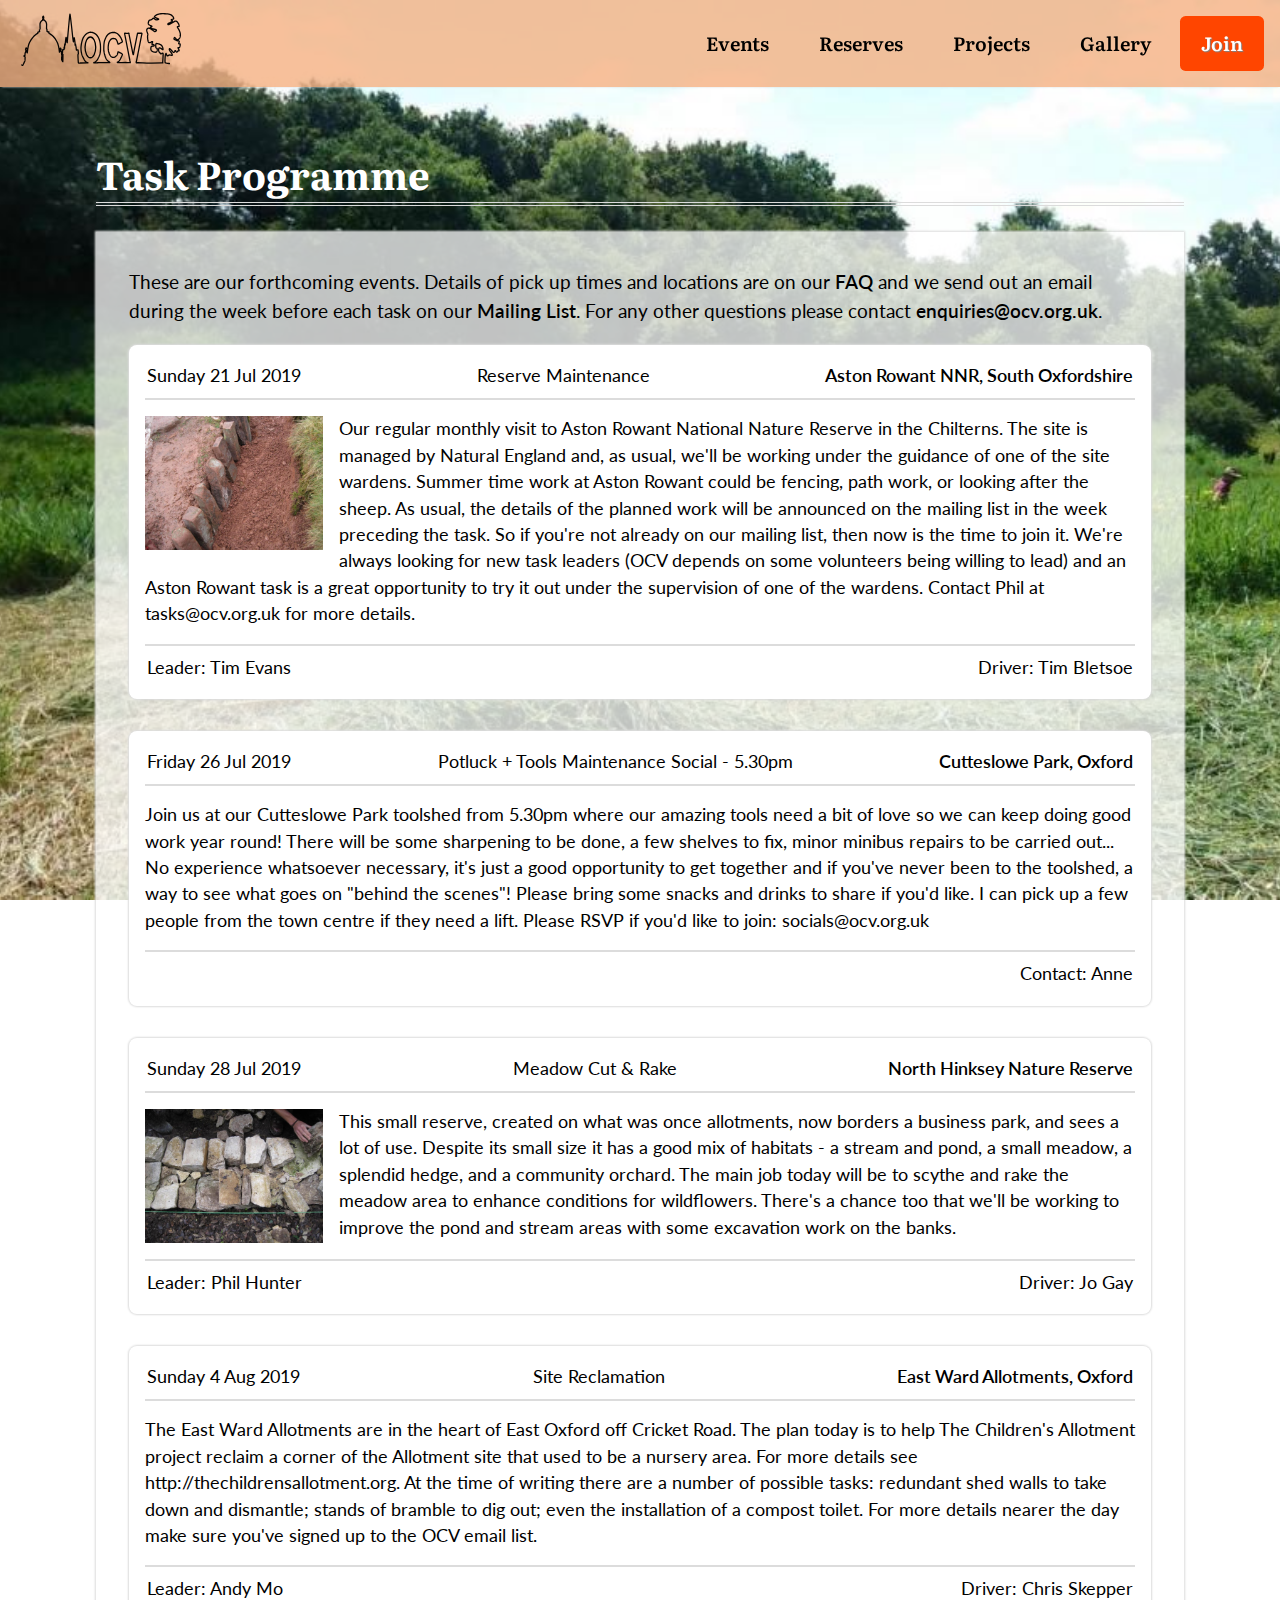
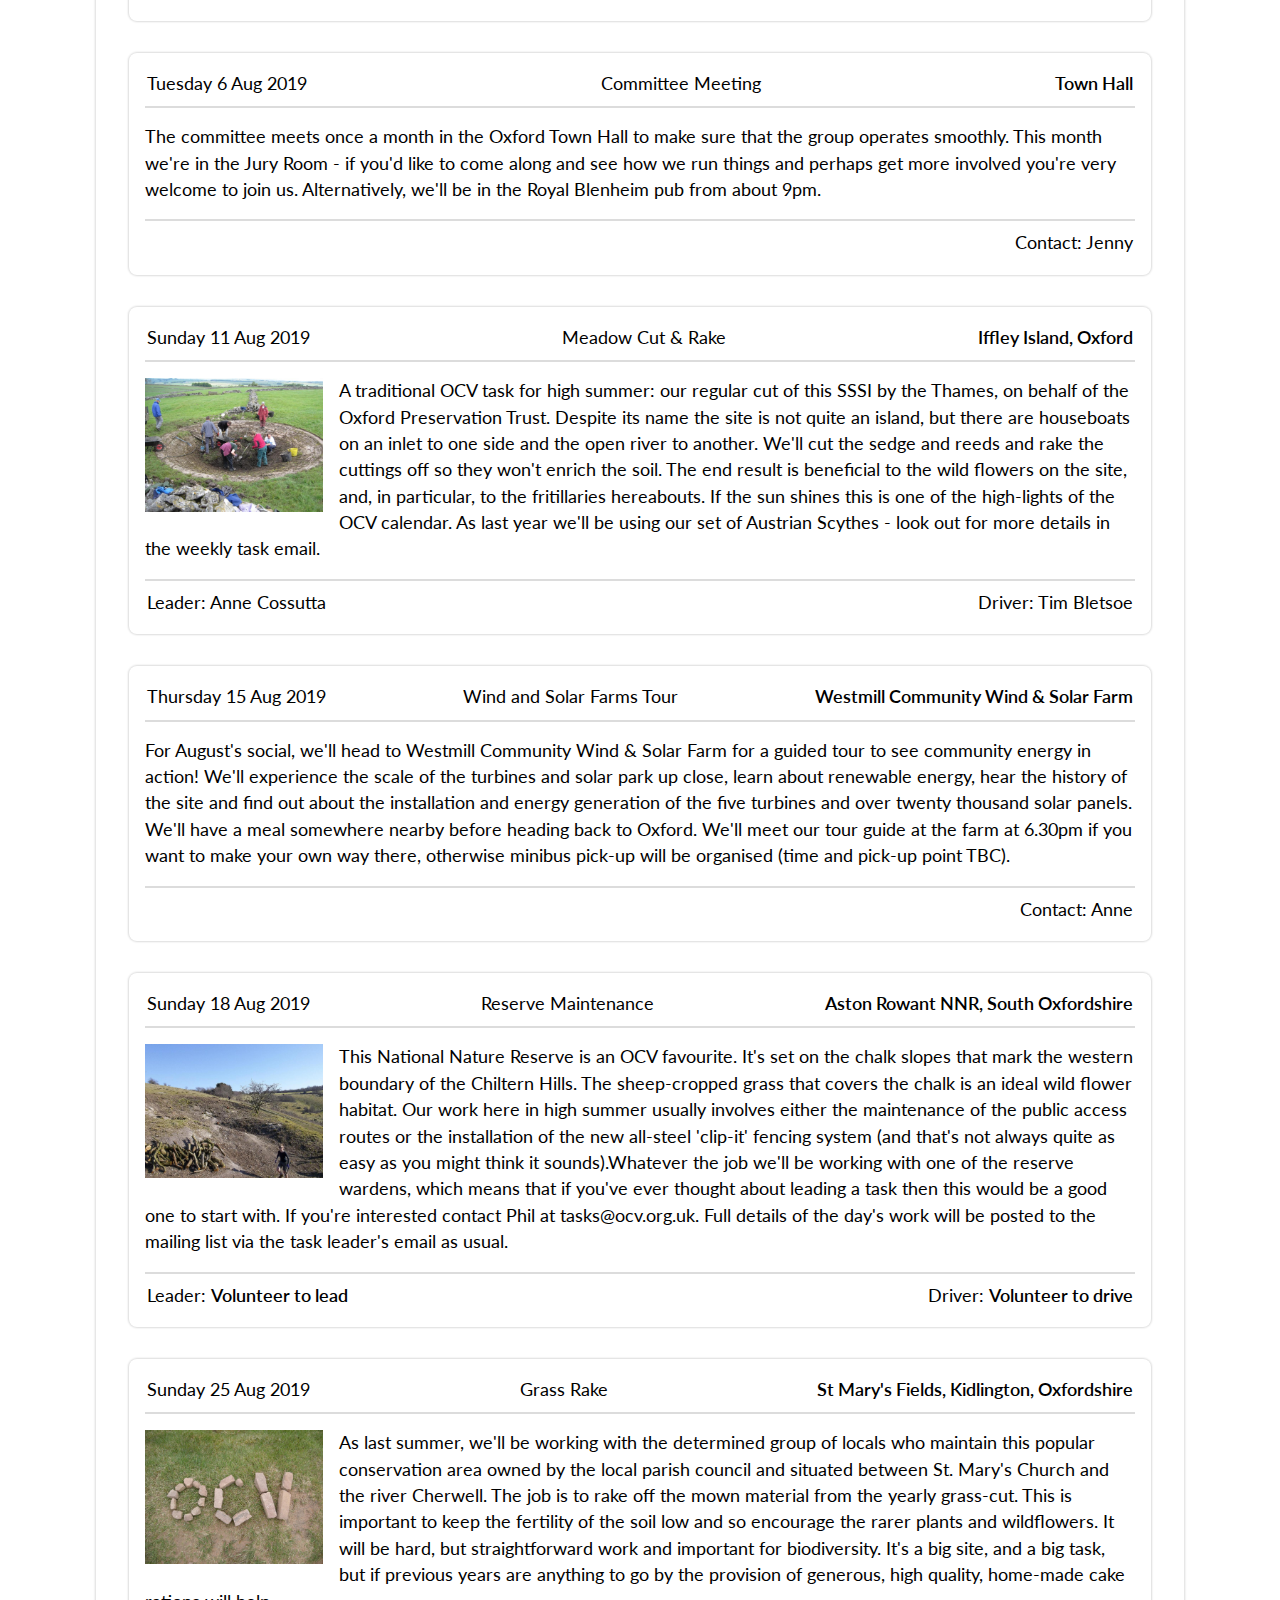
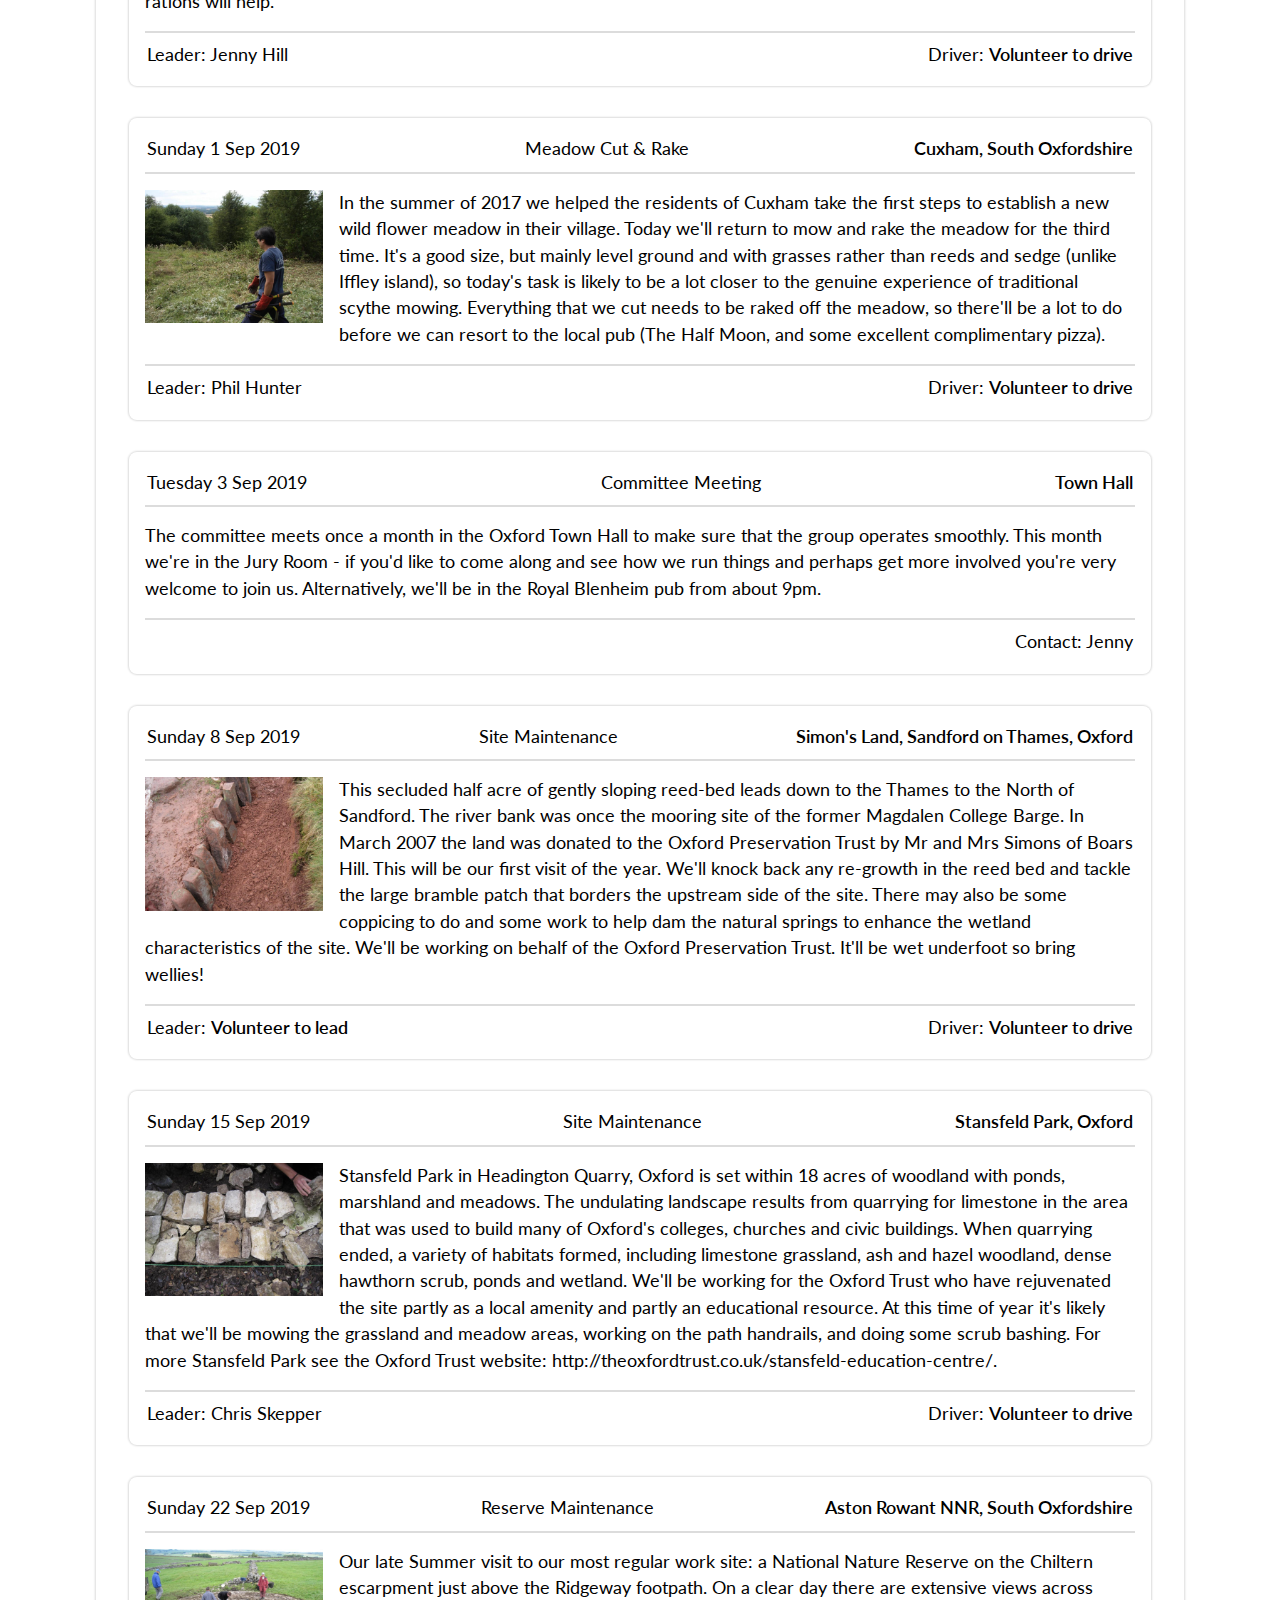
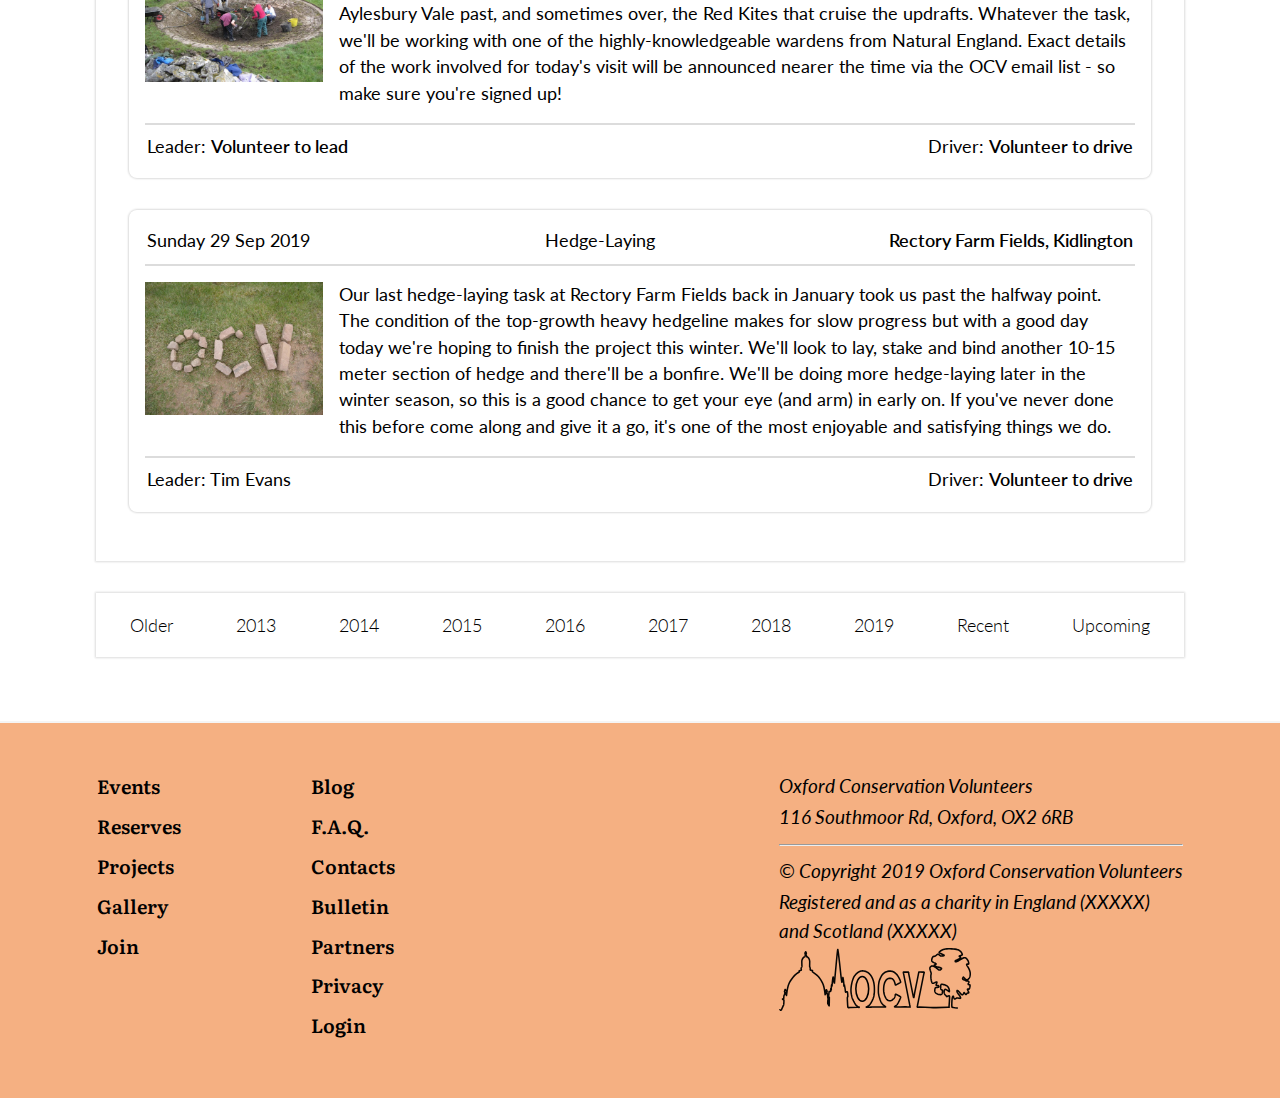
==== commit 5b2204ee: "move intro text inside transparent div" ====
--- a/events.html
+++ b/events.html
@@ -71,14 +71,14 @@
       </td>
       <td class="main">
         <h1>Task Programme</h1>
-        <p>These are our forthcoming events. Details of pick up times and locations are on our <a class='urllink'
-            href='/faq.php' rel='nofollow'>FAQ</a> and we send out an email during the week
-          before each task on our <a class='urllink' href='/list.php' rel='nofollow'>Mailing List</a>. For
-          any other questions please contact <a href="mailto:enquiries@ocv.org.uk">enquiries@ocv.org.uk</a>.
-        </p>
         <table class="events-list">
           <tr>
             <td>
+              <p>These are our forthcoming events. Details of pick up times and locations are on our <a class='urllink'
+                  href='/faq.php' rel='nofollow'>FAQ</a> and we send out an email during the week
+                before each task on our <a class='urllink' href='/list.php' rel='nofollow'>Mailing List</a>. For
+                any other questions please contact <a href="mailto:enquiries@ocv.org.uk">enquiries@ocv.org.uk</a>.
+              </p>
               <div class="event">
                 <table class="event1">
                   <tr>
--- a/ocv.css
+++ b/ocv.css
@@ -15,10 +15,11 @@
 }
 
 body {
-  background-color: #FFFFFF;
   font-family: "Lato", serif;
   color: black;
   margin: 0;
+  background: url("assets/hero-img.jpg") no-repeat center center fixed;
+  background-size: cover;
 }
 
 h1, h2, h3, h4, a.nav, td.footer a {
@@ -37,6 +38,7 @@
 
 h1 {
   font-size: 2.4rem;
+  color: white;
   border-bottom: 4px double gainsboro;
 }
 
@@ -58,7 +60,7 @@
 }
 
 td.main>table:not(.image-banner) {
-  background-color: whitesmoke;
+  background-color: rgba(255,255,255,0.75);
   padding: 1rem 2rem;
   box-shadow: 0px 0px 2px 1px gainsboro;
 }
@@ -84,11 +86,30 @@
   flex-direction: column;
 }
 
+div.social { /* social buttons */
+  width: 50px;
+  height: 100px;
+  position: fixed;
+  top: 30vh;
+  left: 0;
+  background-color: white;
+}
+
+div.social .facebook {
+  height: 50px;
+  background-color: #3b5998;
+}
+
+div.social .twitter {
+  height: 50px;
+  background-color: #0eaad6;
+}
+
 /* main navbar (top) */
 
 td.header {
   padding: 0;
-  background-color: #ffffff;
+  background-color: rgba(245,176,130,0.8);
   position: sticky;
   top: 0;
   z-index: 100;
@@ -100,7 +121,6 @@
 }
 
 table.nav tbody {
-  padding: 0.25rem;
   display: flex;
   justify-content: flex-end;
   align-items: center;
@@ -115,19 +135,22 @@
   margin-right: auto;
 }
 
+table.nav tbody tr:first-child td a img { /* resize logo */
+  max-width: 10rem;
+}
+
 table.nav tbody tr:last-child { /* targets join 'button' */
   margin-right: 1rem;
   border-radius: 0.35rem;
-  box-shadow: 0px 0px 2px 1px #b3cbbb;
+  background-color: orangered;
 }
 
 table.nav tbody tr:last-child>td>a {
-  /* color: white;
-  text-shadow: 1px 1px 1px gray; */
+  color: white;
+  text-shadow: 1px 1px 1px gray;
 }
 
 table.nav tbody tr:last-child:hover { /* targets join 'button' */
-  box-shadow: inset 0px 0px 2px 1px #b3cbbb;
   cursor: pointer;
 }
 
@@ -135,6 +158,7 @@
 
 table.image-banner {
   margin-bottom: 1.5rem;
+  display: none;
 }
 
 table.image-banner tbody tr {
@@ -165,18 +189,22 @@
 }
 
 td.footer {
+  margin-top: 2rem;
   padding: 3rem 6rem;
   border-top: 2px solid whitesmoke;
+  background-color: rgba(245,176,130,1);
 }
 
 /* site list */
 
 table.datahead>tbody {
+  margin-top: 1rem;
   display: flex;
   flex-direction: column;
 }
 
 table.datahead>tbody>tr {
+  margin-bottom: 0.5rem;
   display: flex;
   justify-content: flex-end;
 }
@@ -195,6 +223,10 @@
   margin-right: 0;
 }
 
+table.datahead a {
+  font-weight: 300;
+}
+
 /* footer */
 
 td.footer>table {
@@ -232,6 +264,10 @@
   font-style: italic;
 }
 
+td.footer>table>tbody tr:last-child img {
+  max-width: 12rem;
+}
+
 /* events list */
 
 div.event>table>tbody>tr:first-child>td {
@@ -261,7 +297,6 @@
 }
 
 table.events-list>tbody>tr>td {
-  padding-top: 1rem;
   display: flex;
   flex-wrap: wrap;
   justify-content: space-between;
@@ -295,6 +330,22 @@
   justify-content: space-between;
 }
 
+table.events-list {
+  margin-bottom: 2rem;
+}
+
+table.events-list + table>tbody>tr>td>table>tbody>tr { /* target event list filter */
+  display: flex;
+  flex-direction: row-reverse;
+  justify-content: space-between;
+}
+
+table.events-list + table>tbody>tr>td>table>tbody>tr>td>a { /* target event list filter */
+  font-family: "Lato", sans-serif;
+  font-size: 1.1rem;
+  font-weight: 300;
+}
+
 /* Some formatting the wiki uses embedded in pages, not in its own stylesheet. */
 
 .frame {
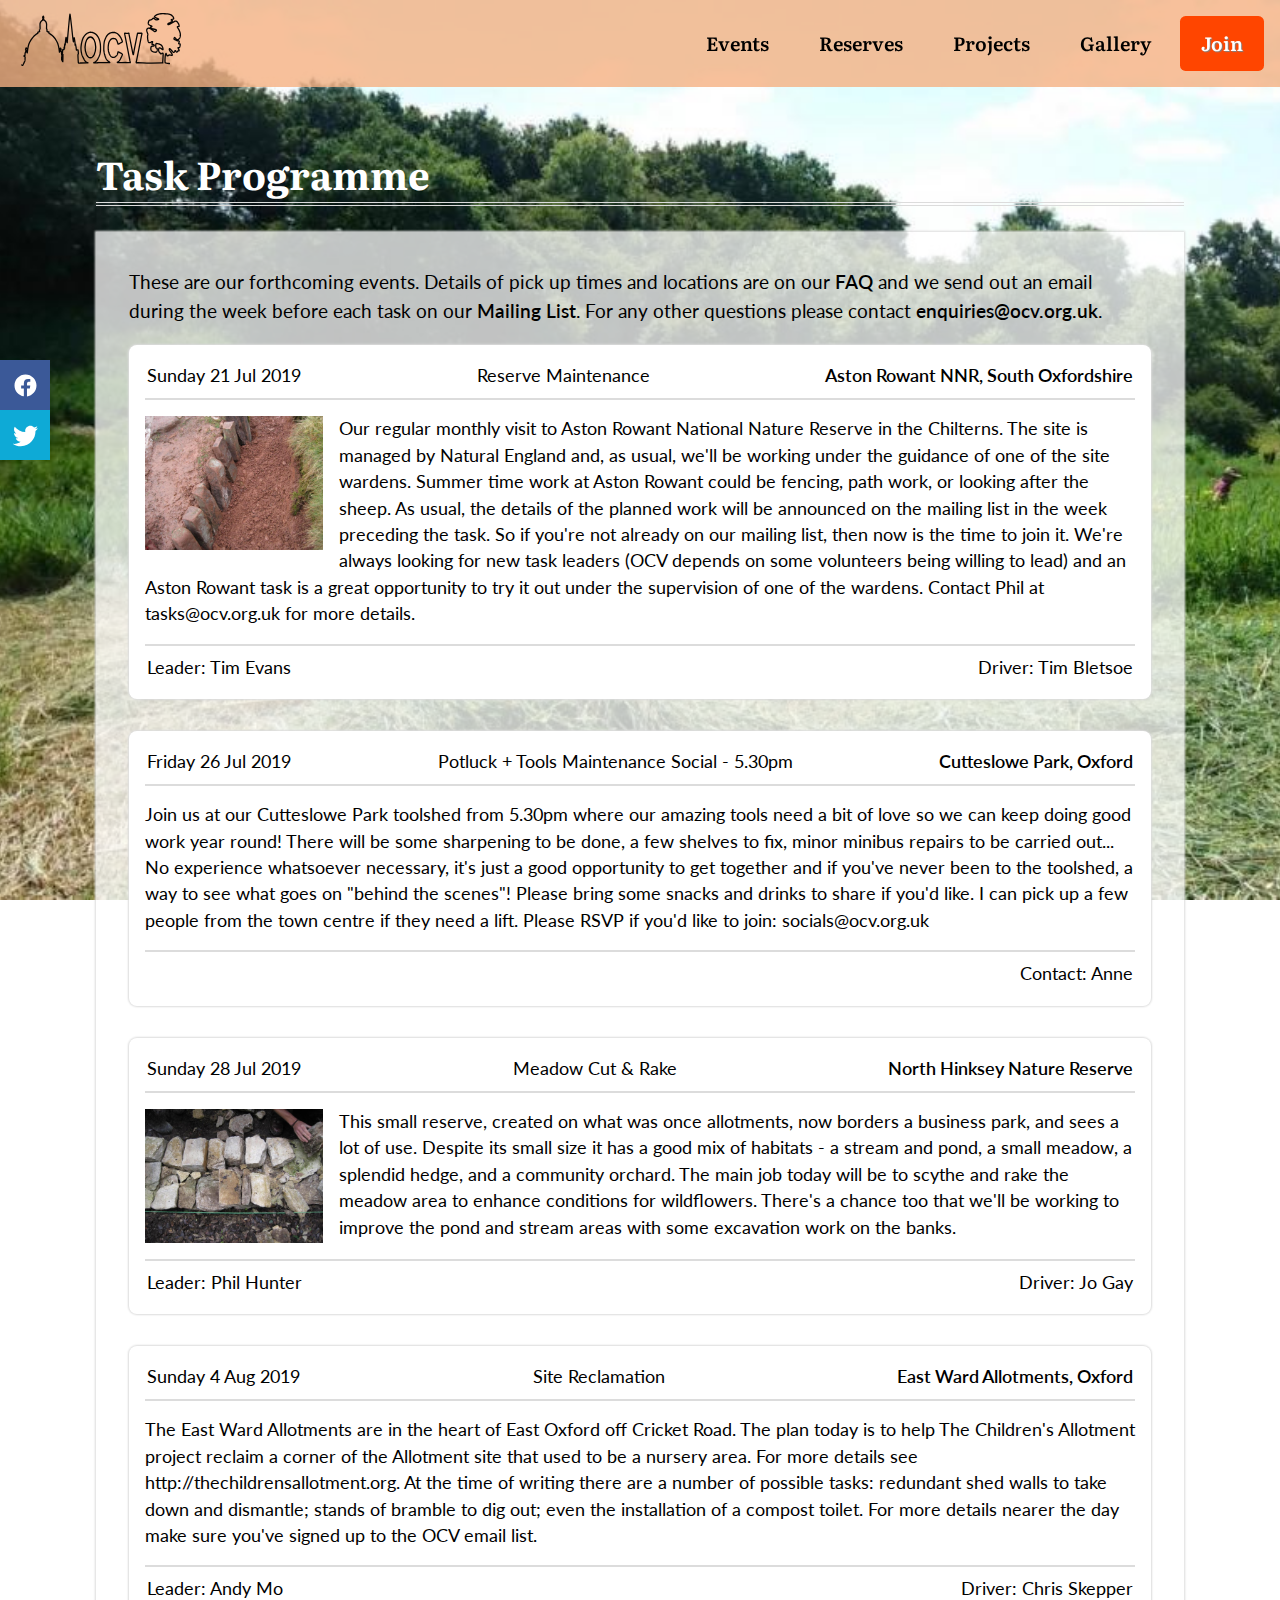
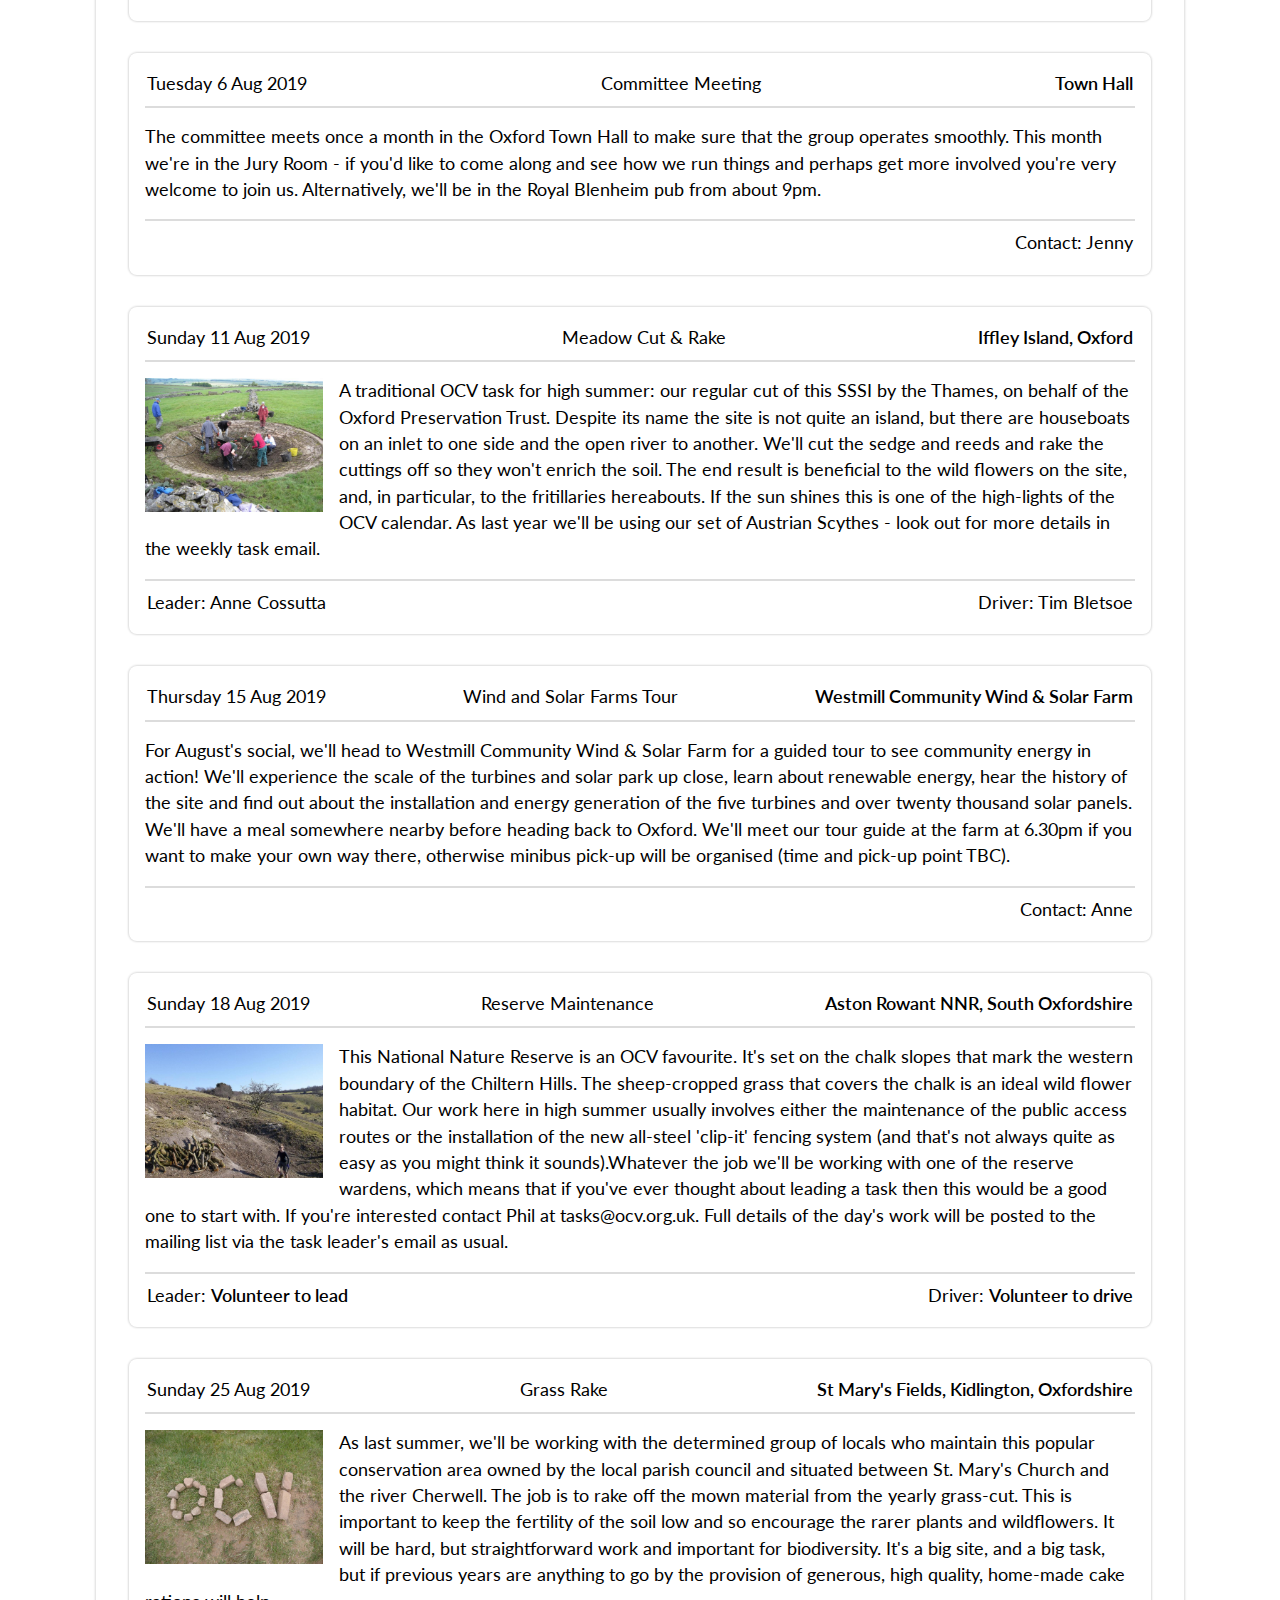
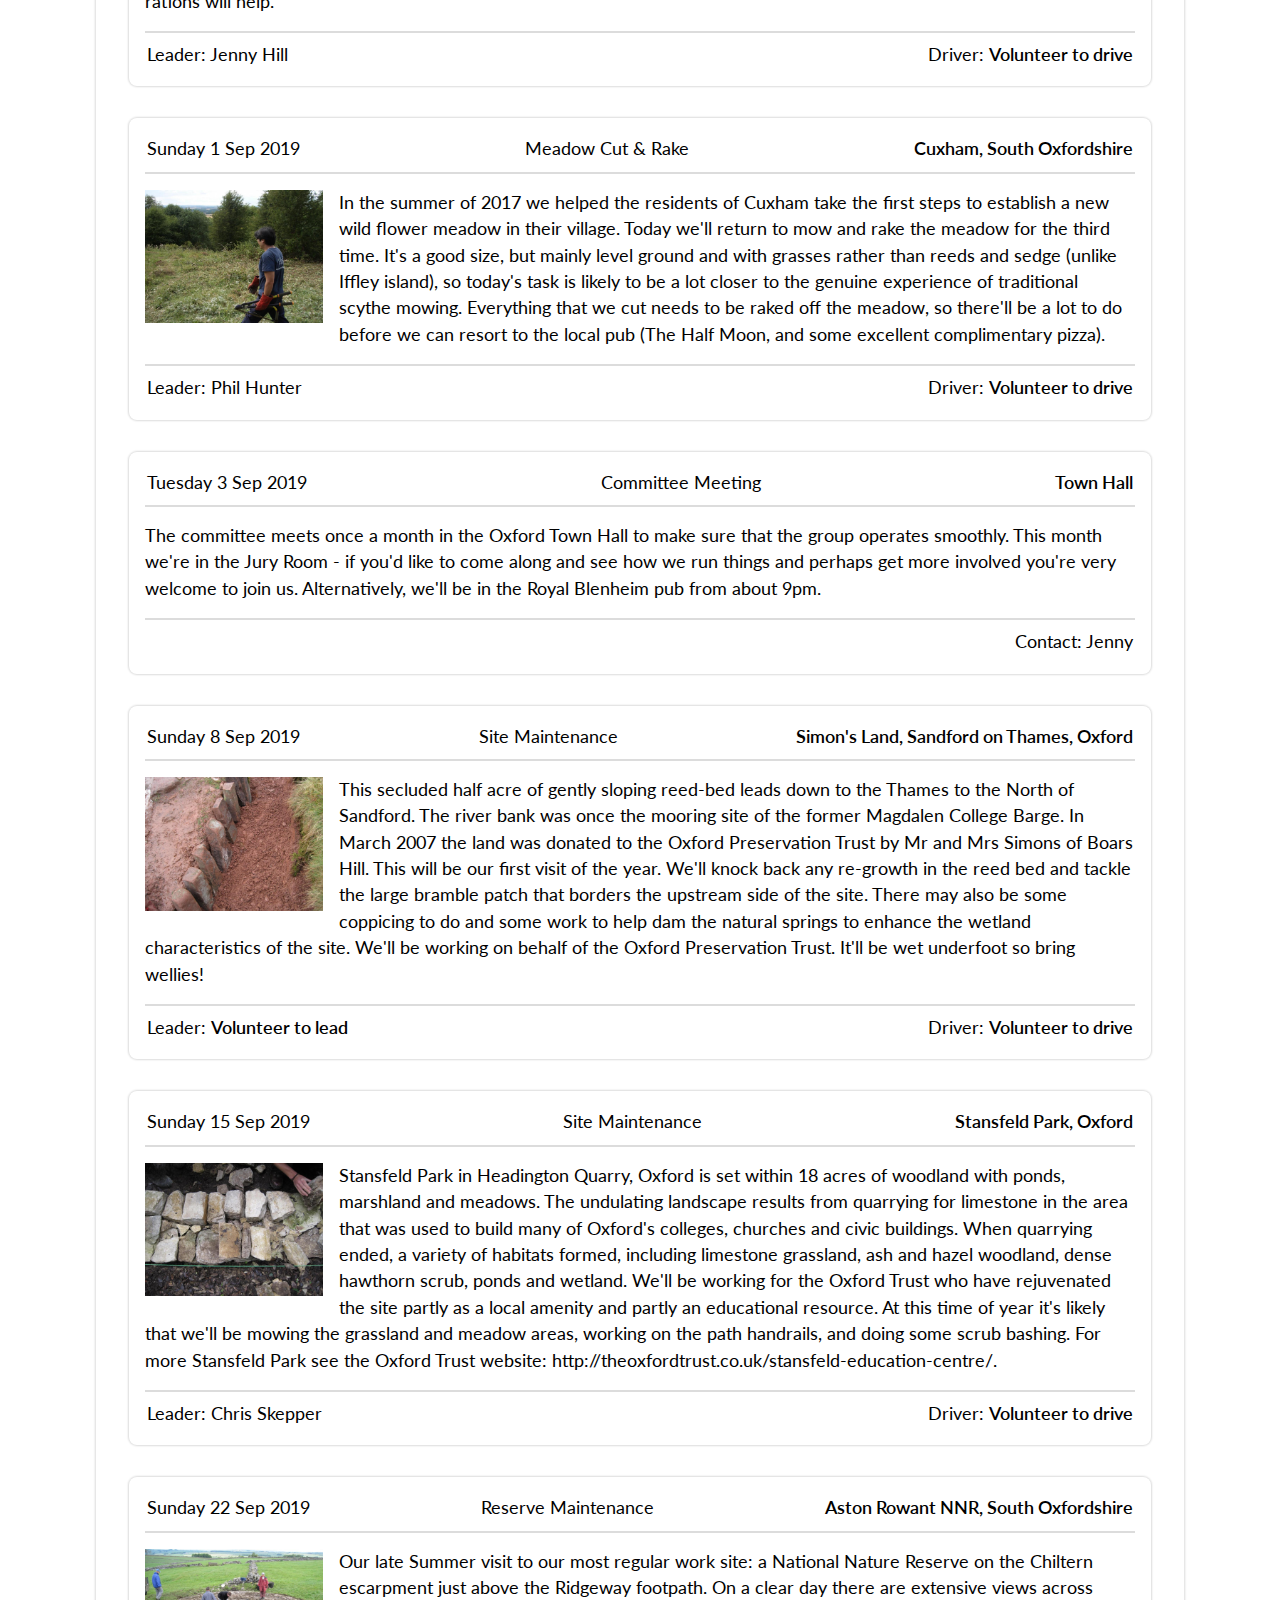
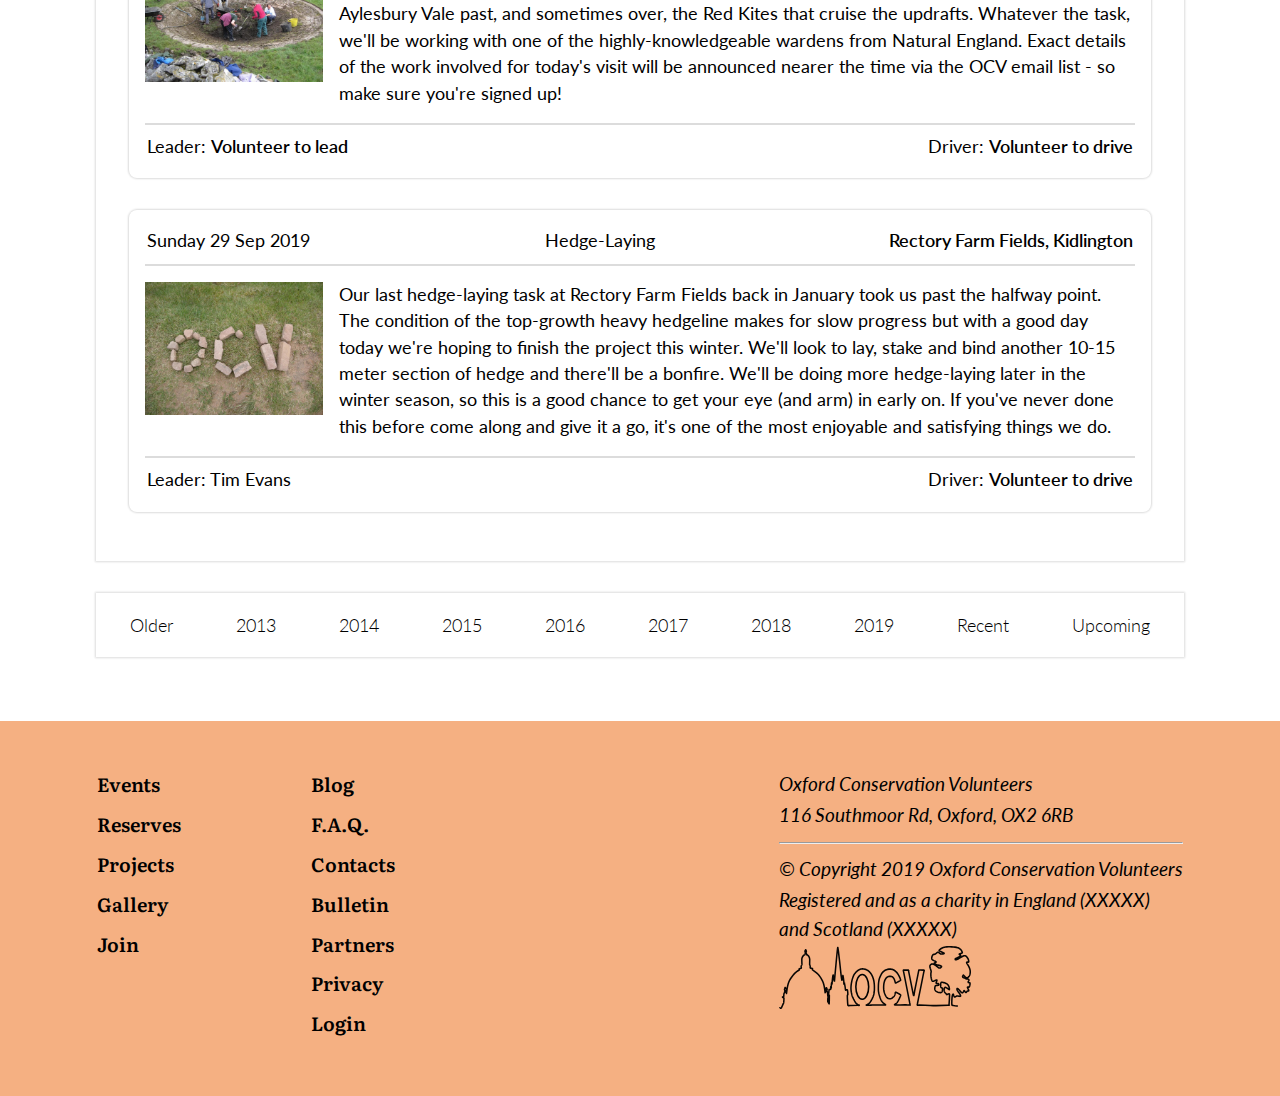
==== commit f8f976f6: "add social links to all pgs" ====
--- a/events.html
+++ b/events.html
@@ -46,6 +46,20 @@
     }(document, "script", "twitter-wjs");
   </script>
   <table class="page">
+    <div class="social">
+      <a href="#">
+        <div class="facebook"><svg xmlns="http://www.w3.org/2000/svg" x="0px" y="0px"
+        width="25" height="25"
+        viewBox="0 0 50 50"
+        style=" fill:#fff;"><path d="M25,3C12.85,3,3,12.85,3,25c0,11.03,8.125,20.137,18.712,21.728V30.831h-5.443v-5.783h5.443v-3.848 c0-6.371,3.104-9.168,8.399-9.168c2.536,0,3.877,0.188,4.512,0.274v5.048h-3.612c-2.248,0-3.033,2.131-3.033,4.533v3.161h6.588 l-0.894,5.783h-5.694v15.944C38.716,45.318,47,36.137,47,25C47,12.85,37.15,3,25,3z"></path></svg></div>
+      </a>
+      <a href="#">
+        <div class="twitter"><svg xmlns="http://www.w3.org/2000/svg" x="0px" y="0px"
+        width="25" height="25"
+        viewBox="0 0 50 50"
+        style=" fill:#fff;"><path d="M 50.0625 10.4375 C 48.214844 11.257813 46.234375 11.808594 44.152344 12.058594 C 46.277344 10.785156 47.910156 8.769531 48.675781 6.371094 C 46.691406 7.546875 44.484375 8.402344 42.144531 8.863281 C 40.269531 6.863281 37.597656 5.617188 34.640625 5.617188 C 28.960938 5.617188 24.355469 10.21875 24.355469 15.898438 C 24.355469 16.703125 24.449219 17.488281 24.625 18.242188 C 16.078125 17.8125 8.503906 13.71875 3.429688 7.496094 C 2.542969 9.019531 2.039063 10.785156 2.039063 12.667969 C 2.039063 16.234375 3.851563 19.382813 6.613281 21.230469 C 4.925781 21.175781 3.339844 20.710938 1.953125 19.941406 C 1.953125 19.984375 1.953125 20.027344 1.953125 20.070313 C 1.953125 25.054688 5.5 29.207031 10.199219 30.15625 C 9.339844 30.390625 8.429688 30.515625 7.492188 30.515625 C 6.828125 30.515625 6.183594 30.453125 5.554688 30.328125 C 6.867188 34.410156 10.664063 37.390625 15.160156 37.472656 C 11.644531 40.230469 7.210938 41.871094 2.390625 41.871094 C 1.558594 41.871094 0.742188 41.824219 -0.0585938 41.726563 C 4.488281 44.648438 9.894531 46.347656 15.703125 46.347656 C 34.617188 46.347656 44.960938 30.679688 44.960938 17.09375 C 44.960938 16.648438 44.949219 16.199219 44.933594 15.761719 C 46.941406 14.3125 48.683594 12.5 50.0625 10.4375 Z"></path></svg></div>
+      </a>
+    </div>
     <tr>
       <td class="header">
         <table class="nav">
--- a/ocv.css
+++ b/ocv.css
@@ -90,7 +90,7 @@
   width: 50px;
   height: 100px;
   position: fixed;
-  top: 30vh;
+  top: 40vh;
   left: 0;
   background-color: white;
 }
@@ -98,11 +98,17 @@
 div.social .facebook {
   height: 50px;
   background-color: #3b5998;
+  display: flex;
+  justify-content: center;
+  align-items: center;
 }
 
 div.social .twitter {
   height: 50px;
   background-color: #0eaad6;
+  display: flex;
+  justify-content: center;
+  align-items: center;
 }
 
 /* main navbar (top) */
@@ -113,7 +119,7 @@
   position: sticky;
   top: 0;
   z-index: 100;
-  box-shadow: 0 2px 2px -2px gainsboro;
+  /* box-shadow: 0 2px 2px -2px gainsboro; */
 }
 
 table.nav {
@@ -191,7 +197,6 @@
 td.footer {
   margin-top: 2rem;
   padding: 3rem 6rem;
-  border-top: 2px solid whitesmoke;
   background-color: rgba(245,176,130,1);
 }
 
